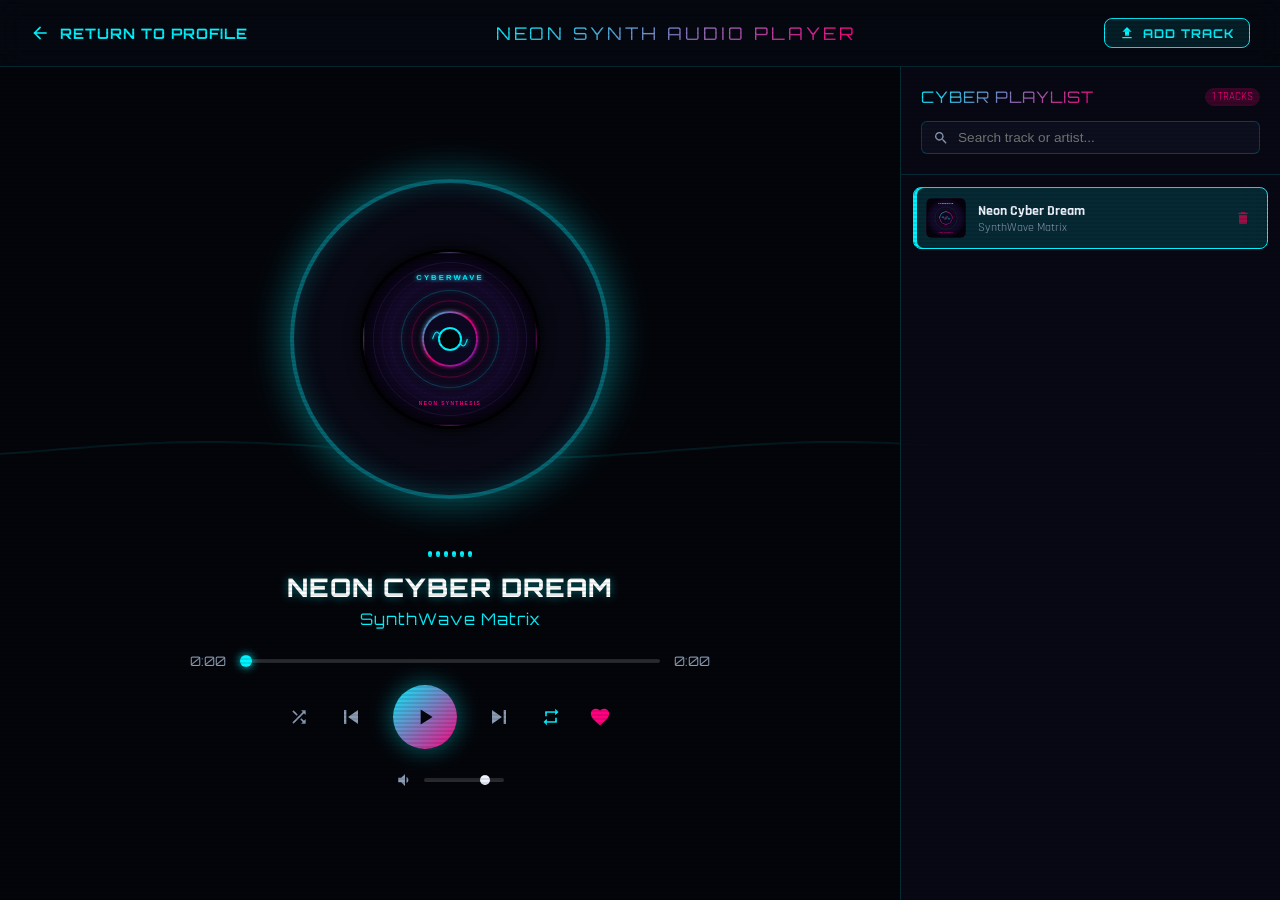
==== music.html @ 937cdf8c "Initial commit: Neon Cyber Personal Profile Website" ====
<!DOCTYPE html>
<html lang="en">
<head>
  <meta charset="UTF-8">
  <meta name="viewport" content="width=device-width, initial-scale=1.0">
  <title>Cyber Audio Player // Neon Synthesis</title>
  <link rel="preconnect" href="https://fonts.googleapis.com">
  <link rel="preconnect" href="https://fonts.gstatic.com" crossorigin>
  <link href="https://fonts.googleapis.com/css2?family=Orbitron:wght@600;800;900&family=Rajdhani:wght@500;600;700&display=swap" rel="stylesheet">
  <link rel="stylesheet" href="style.css">
  <link rel="stylesheet" href="music.css">
</head>
<body class="music-app-body">
  <div class="scanlines"></div>

  <!-- Realtime Web Audio API Background Visualizer -->
  <canvas id="visualizer-canvas"></canvas>

  <!-- Top Navigation Bar -->
  <header class="music-navbar">
    <a href="index.html" class="music-back-link">
      <svg width="20" height="20" viewBox="0 0 24 24" fill="currentColor">
        <path d="M20 11H7.83l5.59-5.59L12 4l-8 8 8 8 1.41-1.41L7.83 13H20v-2z"/>
      </svg>
      RETURN TO PROFILE
    </a>
    <div class="music-header-title text-gradient">NEON SYNTH AUDIO PLAYER</div>
    <button class="cyber-btn btn-sm" id="open-upload-modal-btn">
      <svg width="16" height="16" viewBox="0 0 24 24" fill="currentColor">
        <path d="M9 16h6v-6h4l-7-7-7 7h4zm-4 2h14v2H5z"/>
      </svg>
      ADD TRACK
    </button>
  </header>

  <!-- Main Stage: Center Showcase & Playlist Drawer -->
  <main class="music-main-stage">
    
    <!-- Player Showcase -->
    <section class="music-showcase">
      <!-- Rotating Holographic Vinyl Disc -->
      <div class="album-visual-container">
        <div class="vinyl-disc" id="vinyl-disc">
          <img src="assets/images/default-album.svg" alt="Album Cover" class="vinyl-art-img" id="full-cover">
          <div class="vinyl-center-hole"></div>
        </div>
      </div>

      <!-- Live Equalizer Bars -->
      <div class="live-equalizer-bars">
        <div class="eq-bar active"></div>
        <div class="eq-bar active"></div>
        <div class="eq-bar active"></div>
        <div class="eq-bar active"></div>
        <div class="eq-bar active"></div>
        <div class="eq-bar active"></div>
      </div>

      <!-- Track Information -->
      <div class="track-showcase-meta">
        <h1 class="track-showcase-title glow-text" id="full-title">Neon Cyber Dream</h1>
        <div class="track-showcase-artist" id="full-artist">SynthWave Matrix</div>
      </div>

      <!-- Controls Panel -->
      <div class="music-controls-panel">
        <!-- Scrubber -->
        <div class="scrub-progress-wrap">
          <span class="time-label" id="full-curr-time">0:00</span>
          <input type="range" class="scrub-slider" id="full-scrub" min="0" max="100" value="0">
          <span class="time-label" id="full-total-time">0:00</span>
        </div>

        <!-- Buttons Bar -->
        <div class="playback-buttons-bar">
          <button class="music-tool-btn" id="full-shuffle-btn" title="Shuffle">
            <svg width="20" height="20" viewBox="0 0 24 24" fill="currentColor">
              <path d="M10.59 9.17L5.41 4 4 5.41l5.17 5.17 1.42-1.41zM14.5 4l2.04 2.04L4 18.59 5.41 20 17.96 7.46 20 9.5V4h-5.5zm.33 9.41l-1.41 1.41 3.13 3.13L14.5 20H20v-5.5l-2.04 2.04-3.13-3.13z"/>
            </svg>
          </button>

          <button class="music-tool-btn" id="full-prev-btn" title="Previous Track">
            <svg width="28" height="28" viewBox="0 0 24 24" fill="currentColor">
              <path d="M6 6h2v12H6zm3.5 6l8.5 6V6z"/>
            </svg>
          </button>

          <button class="play-toggle-btn" id="full-play-btn" title="Play / Pause">
            <svg id="full-play-icon" width="28" height="28" viewBox="0 0 24 24" fill="currentColor">
              <path d="M8 5v14l11-7z"/>
            </svg>
          </button>

          <button class="music-tool-btn" id="full-next-btn" title="Next Track">
            <svg width="28" height="28" viewBox="0 0 24 24" fill="currentColor">
              <path d="M6 18l8.5-6L6 6v12zM16 6v12h2V6h-2z"/>
            </svg>
          </button>

          <button class="music-tool-btn" id="full-repeat-btn" title="Repeat Mode">
            <svg width="20" height="20" viewBox="0 0 24 24" fill="currentColor">
              <path d="M7 7h10v3l4-4-4-4v3H5v6h2V7zm10 10H7v-3l-4 4 4 4v-3h12v-6h-2v4z"/>
            </svg>
          </button>

          <button class="music-tool-btn btn-fav" id="full-fav-btn" title="Favorite">
            <svg width="22" height="22" viewBox="0 0 24 24" fill="currentColor">
              <path d="M12 21.35l-1.45-1.32C5.4 15.36 2 12.28 2 8.5 2 5.42 4.42 3 7.5 3c1.74 0 3.41.81 4.5 2.09C13.09 3.81 14.76 3 16.5 3 19.58 3 22 5.42 22 8.5c0 3.78-3.4 6.86-8.55 11.54L12 21.35z"/>
            </svg>
          </button>
        </div>

        <!-- Volume Bar -->
        <div style="display: flex; align-items: center; justify-content: center; gap: 10px; margin-top: 6px;">
          <svg width="18" height="18" viewBox="0 0 24 24" fill="var(--text-muted)">
            <path d="M3 9v6h4l5 5V4L7 9H3zm13.5 3c0-1.77-1.02-3.29-2.5-4.03v8.05c1.48-.73 2.5-2.25 2.5-4.02z"/>
          </svg>
          <input type="range" class="volume-slider" id="full-volume" min="0" max="1" step="0.01" value="0.8">
        </div>
      </div>
    </section>

    <!-- Playlist Management Drawer -->
    <aside class="playlist-drawer">
      <div class="playlist-drawer-header">
        <div class="playlist-header-top">
          <div class="playlist-title cyber-font text-gradient">CYBER PLAYLIST</div>
          <span class="nav-badge" id="playlist-count">1 TRACKS</span>
        </div>
        <div class="playlist-search-box">
          <svg class="search-icon-pos" width="16" height="16" viewBox="0 0 24 24" fill="currentColor">
            <path d="M15.5 14h-.79l-.28-.27C15.41 12.59 16 11.11 16 9.5 16 5.91 13.09 3 9.5 3S3 5.91 3 9.5 5.91 16 9.5 16c1.61 0 3.09-.59 4.23-1.57l.27.28v.79l5 4.99L20.49 19l-4.99-5zm-6 0C7.01 14 5 11.99 5 9.5S7.01 5 9.5 5 14 7.01 14 9.5 11.99 14 9.5 14z"/>
          </svg>
          <input type="text" id="playlist-search-input" placeholder="Search track or artist...">
        </div>
      </div>

      <!-- Tracks List -->
      <div class="playlist-items-container" id="playlist-items-list">
        <!-- Rendered dynamically by music.js -->
      </div>
    </aside>

  </main>

  <!-- Add Audio Track Modal -->
  <div class="cyber-modal-overlay" id="upload-track-modal">
    <div class="cyber-card cyber-modal">
      <div class="modal-header">
        <h3 class="cyber-font text-gradient">UPLOAD LOCAL AUDIO</h3>
        <button class="modal-close-btn" id="close-upload-modal">&times;</button>
      </div>
      <form id="add-track-form">
        <div class="form-group">
          <label class="form-label">AUDIO FILE (MP3 / WAV / OGG) *</label>
          <input type="file" id="track-audio-file" accept="audio/*" class="form-input" required>
        </div>
        <div class="form-group">
          <label class="form-label">TRACK TITLE *</label>
          <input type="text" id="track-title-input" class="form-input" placeholder="e.g. Cyber City Run" required>
        </div>
        <div class="form-group">
          <label class="form-label">ARTIST NAME</label>
          <input type="text" id="track-artist-input" class="form-input" placeholder="e.g. Master Hacker">
        </div>
        <div class="form-group">
          <label class="form-label">ALBUM ART (IMAGE)</label>
          <input type="file" id="track-cover-file" accept="image/*" class="form-input">
        </div>
        <div class="form-actions">
          <button type="button" class="cyber-btn btn-ghost" id="cancel-upload-btn">CANCEL</button>
          <button type="submit" class="cyber-btn">ADD TO PLAYLIST</button>
        </div>
      </form>
    </div>
  </div>

  <!-- Scripts -->
  <script src="db.js"></script>
  <script src="music.js"></script>
  <script>
    document.addEventListener('DOMContentLoaded', () => {
      // Connect visualizer canvas
      const canvas = document.getElementById('visualizer-canvas');
      window.cyberMusic.startVisualizer(canvas);

      // Initial UI sync
      window.cyberMusic.updateAllUI();

      // Hook up UI buttons
      document.getElementById('full-play-btn').addEventListener('click', () => {
        window.cyberMusic.toggle();
      });
      document.getElementById('full-prev-btn').addEventListener('click', () => {
        window.cyberMusic.prev();
      });
      document.getElementById('full-next-btn').addEventListener('click', () => {
        window.cyberMusic.next();
      });
      document.getElementById('full-shuffle-btn').addEventListener('click', () => {
        window.cyberMusic.toggleShuffle();
      });
      document.getElementById('full-repeat-btn').addEventListener('click', () => {
        window.cyberMusic.toggleRepeat();
      });
      document.getElementById('full-fav-btn').addEventListener('click', () => {
        const cur = window.cyberMusic.getCurrentTrack();
        if (cur) window.cyberMusic.toggleFavorite(cur.id);
      });

      // Scrubber
      const scrubber = document.getElementById('full-scrub');
      scrubber.addEventListener('input', (e) => {
        const dur = window.cyberMusic.audio.duration;
        if (dur) {
          const seekTo = (e.target.value / 100) * dur;
          window.cyberMusic.seek(seekTo);
        }
      });

      // Volume
      const volSlider = document.getElementById('full-volume');
      volSlider.value = window.cyberMusic.volume;
      volSlider.addEventListener('input', (e) => {
        window.cyberMusic.setVolume(parseFloat(e.target.value));
      });

      // Search
      const searchInput = document.getElementById('playlist-search-input');
      searchInput.addEventListener('input', (e) => {
        window.cyberMusic.renderPlaylistDrawer(e.target.value);
      });

      // Modal handling
      const uploadModal = document.getElementById('upload-track-modal');
      const openModalBtn = document.getElementById('open-upload-modal-btn');
      const closeModalBtn = document.getElementById('close-upload-modal');
      const cancelModalBtn = document.getElementById('cancel-upload-btn');
      const addTrackForm = document.getElementById('add-track-form');

      const openModal = () => uploadModal.classList.add('active');
      const closeModal = () => {
        uploadModal.classList.remove('active');
        addTrackForm.reset();
      };

      openModalBtn.addEventListener('click', openModal);
      closeModalBtn.addEventListener('click', closeModal);
      cancelModalBtn.addEventListener('click', closeModal);

      // Auto fill title from file name
      const audioInput = document.getElementById('track-audio-file');
      audioInput.addEventListener('change', () => {
        if (audioInput.files && audioInput.files[0]) {
          const name = audioInput.files[0].name.replace(/\.[^/.]+$/, "");
          const titleBox = document.getElementById('track-title-input');
          if (!titleBox.value) titleBox.value = name;
        }
      });

      // Submit Form
      addTrackForm.addEventListener('submit', async (e) => {
        e.preventDefault();
        const audioFile = audioInput.files[0];
        if (!audioFile) return;

        const title = document.getElementById('track-title-input').value;
        const artist = document.getElementById('track-artist-input').value;
        const coverInput = document.getElementById('track-cover-file');
        const coverFile = coverInput.files[0] || null;

        await window.cyberMusic.addTrack(audioFile, title, artist, coverFile);
        closeModal();
      });
    });
  </script>
</body>
</html>
---- style.css ----
/* ==========================================================================
   NEON CYBER PERSONAL PROFILE - CORE DESIGN SYSTEM
   Futuristic, Glassmorphism & Cyberpunk Theme
   ========================================================================== */

:root {
  /* Neon Palette Presets */
  --neon-cyan: #00f3ff;
  --neon-pink: #ff007f;
  --neon-purple: #9d00ff;
  --neon-blue: #0066ff;
  --neon-green: #00ff66;
  --neon-yellow: #ffe600;

  /* Active Accent Theme (Changeable via Settings) */
  --accent-primary: var(--neon-cyan);
  --accent-secondary: var(--neon-pink);
  --accent-glow: rgba(0, 243, 255, 0.45);
  --accent-glow-secondary: rgba(255, 0, 127, 0.35);

  /* Cyber Backgrounds */
  --bg-deep: #06070e;
  --bg-surface: #0c0e1a;
  --bg-card: rgba(14, 17, 33, 0.75);
  --bg-card-hover: rgba(20, 25, 48, 0.85);
  --bg-glass: rgba(12, 16, 32, 0.65);
  --bg-input: rgba(8, 10, 20, 0.8);

  /* Borders & Highlights */
  --border-subtle: rgba(0, 243, 255, 0.15);
  --border-bright: var(--accent-primary);
  --border-card: 1px solid rgba(0, 243, 255, 0.2);

  /* Typography */
  --text-main: #f0f4ff;
  --text-muted: #8b9bb4;
  --text-glow: 0 0 10px var(--accent-glow);
  --font-cyber: 'Orbitron', 'Rajdhani', -apple-system, BlinkMacSystemFont, 'Segoe UI', Roboto, sans-serif;
  --font-body: 'Rajdhani', 'Segoe UI', Roboto, sans-serif;

  /* Dimensions */
  --sidebar-width: 260px;
  --mini-player-height: 80px;
  --header-height: 70px;
  --radius-card: 14px;
  --radius-btn: 8px;
  --transition-speed: 0.25s;
}

/* ==========================================================================
   Base & Reset
   ========================================================================== */
* {
  box-sizing: border-box;
  margin: 0;
  padding: 0;
  -webkit-tap-highlight-color: transparent;
}

html, body {
  background-color: var(--bg-deep);
  color: var(--text-main);
  font-family: var(--font-body);
  font-size: 16px;
  min-height: 100vh;
  overflow-x: hidden;
  scroll-behavior: smooth;
}

/* Cyber grid background with radial vignette */
body {
  background-image: 
    radial-gradient(circle at 50% 0%, rgba(157, 0, 255, 0.15), transparent 45%),
    radial-gradient(circle at 100% 100%, rgba(0, 243, 255, 0.1), transparent 40%),
    linear-gradient(rgba(0, 243, 255, 0.03) 1px, transparent 1px),
    linear-gradient(90deg, rgba(0, 243, 255, 0.03) 1px, transparent 1px);
  background-size: 100% 100%, 100% 100%, 40px 40px, 40px 40px;
  background-attachment: fixed;
}

/* Cyber Scanline overlay (toggleable) */
.scanlines {
  position: fixed;
  top: 0; left: 0; width: 100vw; height: 100vh;
  pointer-events: none;
  z-index: 999;
  background: linear-gradient(rgba(18, 16, 16, 0) 50%, rgba(0, 0, 0, 0.25) 50%);
  background-size: 100% 4px;
  opacity: 0.4;
}

/* Scrollbar */
::-webkit-scrollbar {
  width: 8px;
  height: 8px;
}
::-webkit-scrollbar-track {
  background: var(--bg-deep);
}
::-webkit-scrollbar-thumb {
  background: var(--accent-primary);
  border-radius: 4px;
  box-shadow: 0 0 8px var(--accent-glow);
}

/* ==========================================================================
   Typography & Reusable Utilities
   ========================================================================== */
h1, h2, h3, h4, .cyber-font {
  font-family: var(--font-cyber);
  letter-spacing: 1px;
  text-transform: uppercase;
}

.text-gradient {
  background: linear-gradient(135deg, var(--accent-primary), var(--accent-secondary));
  -webkit-background-clip: text;
  -webkit-text-fill-color: transparent;
}

.glow-text {
  text-shadow: 0 0 10px var(--accent-glow);
}

/* Glassmorphism Card Base */
.cyber-card {
  background: var(--bg-card);
  backdrop-filter: blur(14px);
  -webkit-backdrop-filter: blur(14px);
  border: 1px solid var(--border-subtle);
  border-radius: var(--radius-card);
  box-shadow: 0 8px 32px 0 rgba(0, 0, 0, 0.4);
  position: relative;
  overflow: hidden;
  transition: transform var(--transition-speed), border-color var(--transition-speed), box-shadow var(--transition-speed);
}

.cyber-card:hover {
  border-color: rgba(0, 243, 255, 0.4);
  box-shadow: 0 10px 30px rgba(0, 243, 255, 0.15);
}

/* Cyber Corner cut decoration */
.cyber-card::before {
  content: '';
  position: absolute;
  top: 0;
  left: 0;
  width: 12px;
  height: 12px;
  border-top: 2px solid var(--accent-primary);
  border-left: 2px solid var(--accent-primary);
  z-index: 1;
}

.cyber-card::after {
  content: '';
  position: absolute;
  bottom: 0;
  right: 0;
  width: 12px;
  height: 12px;
  border-bottom: 2px solid var(--accent-secondary);
  border-right: 2px solid var(--accent-secondary);
  z-index: 1;
}

/* Cyber Buttons */
.cyber-btn {
  font-family: var(--font-cyber);
  font-size: 0.85rem;
  font-weight: 700;
  padding: 10px 22px;
  border: 1px solid var(--accent-primary);
  background: rgba(0, 243, 255, 0.1);
  color: var(--accent-primary);
  cursor: pointer;
  border-radius: var(--radius-btn);
  display: inline-flex;
  align-items: center;
  justify-content: center;
  gap: 8px;
  text-transform: uppercase;
  letter-spacing: 1px;
  transition: all var(--transition-speed);
  position: relative;
  overflow: hidden;
  text-decoration: none;
}

.cyber-btn:hover {
  background: var(--accent-primary);
  color: #03040b;
  box-shadow: 0 0 18px var(--accent-glow);
  transform: translateY(-2px);
}

.cyber-btn.btn-pink {
  border-color: var(--neon-pink);
  background: rgba(255, 0, 127, 0.1);
  color: var(--neon-pink);
}

.cyber-btn.btn-pink:hover {
  background: var(--neon-pink);
  color: #fff;
  box-shadow: 0 0 18px var(--accent-glow-secondary);
}

.cyber-btn.btn-ghost {
  border-color: rgba(255, 255, 255, 0.2);
  background: transparent;
  color: var(--text-muted);
}

.cyber-btn.btn-ghost:hover {
  border-color: var(--text-main);
  color: var(--text-main);
  box-shadow: 0 0 10px rgba(255, 255, 255, 0.2);
}

.cyber-btn.btn-sm {
  padding: 6px 14px;
  font-size: 0.75rem;
}

/* ==========================================================================
   App Layout
   ========================================================================== */
.app-container {
  display: flex;
  min-height: 100vh;
  position: relative;
  padding-bottom: calc(var(--mini-player-height) + 20px);
}

/* Sidebar Navigation */
.cyber-sidebar {
  width: var(--sidebar-width);
  height: 100vh;
  position: fixed;
  top: 0;
  left: 0;
  background: rgba(8, 10, 22, 0.92);
  backdrop-filter: blur(20px);
  -webkit-backdrop-filter: blur(20px);
  border-right: 1px solid var(--border-subtle);
  display: flex;
  flex-direction: column;
  z-index: 100;
  transition: transform 0.3s ease;
}

.sidebar-header {
  padding: 24px 20px;
  display: flex;
  align-items: center;
  gap: 12px;
  border-bottom: 1px solid var(--border-subtle);
}

.brand-icon {
  width: 36px;
  height: 36px;
  border-radius: 8px;
  background: linear-gradient(135deg, var(--accent-primary), var(--accent-secondary));
  display: flex;
  align-items: center;
  justify-content: center;
  box-shadow: 0 0 12px var(--accent-glow);
}

.brand-icon svg {
  width: 22px;
  height: 22px;
  fill: #fff;
}

.brand-title {
  font-size: 1.1rem;
  font-weight: 800;
  letter-spacing: 2px;
}

.brand-version {
  font-size: 0.65rem;
  padding: 2px 6px;
  border-radius: 4px;
  background: rgba(0, 243, 255, 0.15);
  color: var(--accent-primary);
  margin-left: auto;
}

.sidebar-nav {
  flex: 1;
  padding: 16px 12px;
  display: flex;
  flex-direction: column;
  gap: 6px;
  overflow-y: auto;
}

.nav-item {
  display: flex;
  align-items: center;
  gap: 14px;
  padding: 12px 16px;
  border-radius: 8px;
  color: var(--text-muted);
  text-decoration: none;
  font-family: var(--font-cyber);
  font-size: 0.88rem;
  font-weight: 600;
  letter-spacing: 0.5px;
  transition: all var(--transition-speed);
  position: relative;
  cursor: pointer;
}

.nav-item svg {
  width: 18px;
  height: 18px;
  transition: transform var(--transition-speed);
}

.nav-item:hover {
  color: var(--text-main);
  background: rgba(0, 243, 255, 0.08);
}

.nav-item:hover svg {
  transform: translateX(3px);
  color: var(--accent-primary);
}

.nav-item.active {
  color: var(--accent-primary);
  background: rgba(0, 243, 255, 0.12);
  border-left: 3px solid var(--accent-primary);
  box-shadow: inset 4px 0 10px rgba(0, 243, 255, 0.15);
}

.nav-badge {
  margin-left: auto;
  font-size: 0.7rem;
  padding: 2px 7px;
  border-radius: 10px;
  background: rgba(255, 0, 127, 0.2);
  color: var(--neon-pink);
}

.sidebar-footer {
  padding: 16px;
  border-top: 1px solid var(--border-subtle);
  display: flex;
  align-items: center;
  gap: 12px;
}

.user-quick-profile {
  display: flex;
  align-items: center;
  gap: 10px;
  overflow: hidden;
  width: 100%;
}

.quick-avatar {
  width: 38px;
  height: 38px;
  border-radius: 50%;
  border: 1.5px solid var(--accent-primary);
  object-fit: cover;
  flex-shrink: 0;
}

.quick-info {
  display: flex;
  flex-direction: column;
  overflow: hidden;
}

.quick-name {
  font-size: 0.85rem;
  font-weight: 700;
  white-space: nowrap;
  overflow: hidden;
  text-overflow: ellipsis;
}

.quick-handle {
  font-size: 0.72rem;
  color: var(--accent-primary);
}

/* Main Content Area */
.main-wrapper {
  flex: 1;
  margin-left: var(--sidebar-width);
  padding: 24px 32px;
  max-width: 1400px;
  width: calc(100% - var(--sidebar-width));
}

/* Mobile Header Bar */
.mobile-top-bar {
  display: none;
  align-items: center;
  justify-content: space-between;
  padding: 14px 20px;
  background: rgba(8, 10, 22, 0.95);
  border-bottom: 1px solid var(--border-subtle);
  position: sticky;
  top: 0;
  z-index: 90;
  backdrop-filter: blur(12px);
}

.menu-toggle-btn {
  background: transparent;
  border: 1px solid var(--border-subtle);
  border-radius: 6px;
  color: var(--accent-primary);
  padding: 8px;
  cursor: pointer;
  display: flex;
  align-items: center;
  justify-content: center;
}

/* Sections View Manager */
.cyber-section {
  display: none;
  animation: fadeIn 0.35s cubic-bezier(0.16, 1, 0.3, 1) forwards;
}

.cyber-section.active {
  display: block;
}

@keyframes fadeIn {
  from { opacity: 0; transform: translateY(10px); }
  to { opacity: 1; transform: translateY(0); }
}

/* Section Header */
.section-header {
  display: flex;
  align-items: center;
  justify-content: space-between;
  margin-bottom: 24px;
  padding-bottom: 14px;
  border-bottom: 1px solid var(--border-subtle);
  flex-wrap: wrap;
  gap: 12px;
}

.section-title {
  font-size: 1.6rem;
  display: flex;
  align-items: center;
  gap: 10px;
}

.section-subtitle {
  color: var(--text-muted);
  font-size: 0.9rem;
  margin-top: 4px;
}

/* ==========================================================================
   Home Section & Profile Banner
   ========================================================================== */
.profile-banner-card {
  position: relative;
  border-radius: var(--radius-card);
  overflow: hidden;
  margin-bottom: 28px;
  background: var(--bg-card);
  border: 1px solid var(--border-subtle);
}

.banner-cover-wrap {
  width: 100%;
  height: 220px;
  position: relative;
  overflow: hidden;
}

.banner-cover-img {
  width: 100%;
  height: 100%;
  object-fit: cover;
}

.banner-overlay {
  position: absolute;
  top: 0; left: 0; width: 100%; height: 100%;
  background: linear-gradient(to bottom, rgba(6, 7, 14, 0.2) 0%, rgba(6, 7, 14, 0.85) 100%);
}

.profile-main-meta {
  padding: 0 28px 24px 28px;
  display: flex;
  align-items: flex-end;
  justify-content: space-between;
  margin-top: -65px;
  position: relative;
  z-index: 2;
  flex-wrap: wrap;
  gap: 20px;
}

.avatar-ring-container {
  position: relative;
  width: 130px;
  height: 130px;
  flex-shrink: 0;
}

.avatar-ring {
  position: absolute;
  top: -6px; left: -6px; right: -6px; bottom: -6px;
  border-radius: 50%;
  background: linear-gradient(135deg, var(--accent-primary), var(--accent-secondary), var(--neon-purple));
  animation: rotateRing 6s linear infinite;
  box-shadow: 0 0 20px var(--accent-glow);
}

@keyframes rotateRing {
  from { transform: rotate(0deg); }
  to { transform: rotate(360deg); }
}

.profile-avatar-img {
  width: 100%;
  height: 100%;
  border-radius: 50%;
  object-fit: cover;
  position: relative;
  z-index: 2;
  background: var(--bg-deep);
  border: 4px solid var(--bg-deep);
}

.profile-identity {
  flex: 1;
  min-width: 240px;
}

.profile-name-row {
  display: flex;
  align-items: center;
  gap: 12px;
  flex-wrap: wrap;
}

.profile-name {
  font-size: 1.8rem;
  font-weight: 800;
}

.profile-badge {
  font-family: var(--font-cyber);
  font-size: 0.72rem;
  padding: 3px 8px;
  border-radius: 4px;
  background: rgba(0, 243, 255, 0.15);
  color: var(--accent-primary);
  border: 1px solid var(--accent-primary);
}

.profile-handle {
  color: var(--accent-primary);
  font-size: 0.95rem;
  font-family: var(--font-cyber);
  margin-top: 4px;
}

.profile-tagline {
  color: var(--text-muted);
  font-size: 1rem;
  margin-top: 8px;
  max-width: 650px;
  line-height: 1.4;
}

.profile-actions {
  display: flex;
  gap: 10px;
}

/* Stats Row */
.stats-grid {
  display: grid;
  grid-template-columns: repeat(auto-fit, minmax(180px, 1fr));
  gap: 16px;
  margin-bottom: 28px;
}

.stat-card {
  padding: 18px 20px;
  display: flex;
  align-items: center;
  gap: 16px;
}

.stat-icon {
  width: 44px;
  height: 44px;
  border-radius: 10px;
  background: rgba(0, 243, 255, 0.1);
  border: 1px solid rgba(0, 243, 255, 0.2);
  display: flex;
  align-items: center;
  justify-content: center;
  color: var(--accent-primary);
}

.stat-info {
  display: flex;
  flex-direction: column;
}

.stat-val {
  font-family: var(--font-cyber);
  font-size: 1.6rem;
  font-weight: 800;
  color: var(--text-main);
}

.stat-lbl {
  font-size: 0.78rem;
  color: var(--text-muted);
  text-transform: uppercase;
  letter-spacing: 1px;
}

/* Two Column Home Content */
.dashboard-grid {
  display: grid;
  grid-template-columns: 2fr 1fr;
  gap: 24px;
}

/* ==========================================================================
   Skills Section
   ========================================================================== */
.skills-grid {
  display: grid;
  grid-template-columns: repeat(auto-fill, minmax(280px, 1fr));
  gap: 18px;
}

.skill-card {
  padding: 20px;
}

.skill-header {
  display: flex;
  align-items: center;
  justify-content: space-between;
  margin-bottom: 12px;
}

.skill-info-left {
  display: flex;
  align-items: center;
  gap: 10px;
}

.skill-icon-box {
  width: 32px;
  height: 32px;
  border-radius: 6px;
  background: rgba(0, 243, 255, 0.1);
  display: flex;
  align-items: center;
  justify-content: center;
  color: var(--accent-primary);
}

.skill-name {
  font-weight: 700;
  font-size: 1rem;
}

.skill-pct {
  font-family: var(--font-cyber);
  color: var(--accent-primary);
  font-weight: 700;
  font-size: 0.95rem;
}

.skill-bar-track {
  width: 100%;
  height: 8px;
  background: rgba(255, 255, 255, 0.08);
  border-radius: 4px;
  overflow: hidden;
  position: relative;
}

.skill-bar-fill {
  height: 100%;
  background: linear-gradient(90deg, var(--accent-primary), var(--accent-secondary));
  border-radius: 4px;
  box-shadow: 0 0 10px var(--accent-glow);
  transition: width 1s ease-in-out;
}

.skill-card-actions {
  display: flex;
  justify-content: flex-end;
  gap: 8px;
  margin-top: 14px;
  padding-top: 10px;
  border-top: 1px solid rgba(255, 255, 255, 0.05);
}

/* ==========================================================================
   Projects Section
   ========================================================================== */
.projects-grid {
  display: grid;
  grid-template-columns: repeat(auto-fill, minmax(320px, 1fr));
  gap: 24px;
}

.project-card {
  display: flex;
  flex-direction: column;
}

.project-thumb-wrap {
  width: 100%;
  height: 180px;
  overflow: hidden;
  position: relative;
}

.project-thumb-img {
  width: 100%;
  height: 100%;
  object-fit: cover;
  transition: transform 0.4s ease;
}

.project-card:hover .project-thumb-img {
  transform: scale(1.05);
}

.project-body {
  padding: 20px;
  flex: 1;
  display: flex;
  flex-direction: column;
}

.project-title {
  font-size: 1.15rem;
  margin-bottom: 8px;
}

.project-desc {
  font-size: 0.88rem;
  color: var(--text-muted);
  line-height: 1.5;
  margin-bottom: 16px;
  flex: 1;
}

.project-tags {
  display: flex;
  flex-wrap: wrap;
  gap: 6px;
  margin-bottom: 18px;
}

.project-tag {
  font-size: 0.72rem;
  font-family: var(--font-cyber);
  padding: 3px 8px;
  background: rgba(0, 243, 255, 0.08);
  border: 1px solid rgba(0, 243, 255, 0.2);
  border-radius: 4px;
  color: var(--accent-primary);
}

.project-footer {
  display: flex;
  align-items: center;
  justify-content: space-between;
  padding-top: 12px;
  border-top: 1px solid rgba(255, 255, 255, 0.06);
}

.project-links {
  display: flex;
  gap: 10px;
}

/* ==========================================================================
   Gallery Section
   ========================================================================== */
.gallery-grid {
  display: grid;
  grid-template-columns: repeat(auto-fill, minmax(240px, 1fr));
  gap: 18px;
}

.gallery-item {
  height: 220px;
  position: relative;
  border-radius: var(--radius-card);
  overflow: hidden;
  cursor: pointer;
  border: 1px solid var(--border-subtle);
}

.gallery-item img {
  width: 100%;
  height: 100%;
  object-fit: cover;
  transition: transform 0.4s ease;
}

.gallery-item:hover img {
  transform: scale(1.08);
}

.gallery-overlay {
  position: absolute;
  top: 0; left: 0; width: 100%; height: 100%;
  background: linear-gradient(to top, rgba(0, 0, 0, 0.8) 0%, transparent 60%);
  opacity: 0;
  transition: opacity 0.3s ease;
  display: flex;
  flex-direction: column;
  justify-content: flex-end;
  padding: 16px;
}

.gallery-item:hover .gallery-overlay {
  opacity: 1;
}

.gallery-caption {
  font-weight: 700;
  font-size: 0.95rem;
}

.gallery-delete-btn {
  position: absolute;
  top: 10px;
  right: 10px;
  background: rgba(255, 0, 85, 0.8);
  border: none;
  border-radius: 6px;
  color: #fff;
  padding: 6px;
  cursor: pointer;
  z-index: 2;
  transition: transform 0.2s;
}

.gallery-delete-btn:hover {
  transform: scale(1.1);
  background: #ff0055;
}

/* Lightbox Modal */
.lightbox-modal {
  position: fixed;
  top: 0; left: 0; width: 100vw; height: 100vh;
  background: rgba(4, 5, 12, 0.95);
  backdrop-filter: blur(16px);
  z-index: 1000;
  display: none;
  align-items: center;
  justify-content: center;
  padding: 30px;
}

.lightbox-modal.active {
  display: flex;
}

.lightbox-content {
  max-width: 90vw;
  max-height: 85vh;
  position: relative;
  display: flex;
  flex-direction: column;
  align-items: center;
}

.lightbox-img {
  max-width: 100%;
  max-height: 75vh;
  border-radius: 10px;
  border: 1px solid var(--accent-primary);
  box-shadow: 0 0 30px var(--accent-glow);
  object-fit: contain;
}

.lightbox-caption {
  margin-top: 14px;
  font-family: var(--font-cyber);
  font-size: 1.1rem;
  color: var(--accent-primary);
}

.lightbox-close {
  position: absolute;
  top: 20px;
  right: 30px;
  background: transparent;
  border: none;
  color: #fff;
  font-size: 2rem;
  cursor: pointer;
}

/* ==========================================================================
   Social Links Section
   ========================================================================== */
.socials-grid {
  display: grid;
  grid-template-columns: repeat(auto-fill, minmax(280px, 1fr));
  gap: 20px;
}

.social-card {
  padding: 22px;
  display: flex;
  align-items: center;
  gap: 16px;
  text-decoration: none;
  color: var(--text-main);
}

.social-icon {
  width: 50px;
  height: 50px;
  border-radius: 12px;
  background: rgba(0, 243, 255, 0.08);
  border: 1px solid rgba(0, 243, 255, 0.2);
  display: flex;
  align-items: center;
  justify-content: center;
  font-size: 1.5rem;
  color: var(--accent-primary);
  flex-shrink: 0;
}

.social-meta {
  flex: 1;
  overflow: hidden;
}

.social-name {
  font-size: 1.1rem;
  font-weight: 700;
}

.social-url {
  font-size: 0.8rem;
  color: var(--text-muted);
  white-space: nowrap;
  overflow: hidden;
  text-overflow: ellipsis;
  margin-top: 2px;
}

.social-toggle-badge {
  font-size: 0.7rem;
  padding: 2px 8px;
  border-radius: 4px;
}

/* ==========================================================================
   Settings Section
   ========================================================================== */
.settings-container {
  display: flex;
  flex-direction: column;
  gap: 22px;
  max-width: 800px;
}

.settings-card {
  padding: 24px;
}

.setting-row {
  display: flex;
  align-items: center;
  justify-content: space-between;
  padding: 16px 0;
  border-bottom: 1px solid rgba(255, 255, 255, 0.06);
}

.setting-row:last-child {
  border-bottom: none;
}

.setting-info {
  display: flex;
  flex-direction: column;
  gap: 4px;
}

.setting-title {
  font-weight: 700;
  font-size: 1rem;
}

.setting-desc {
  font-size: 0.82rem;
  color: var(--text-muted);
}

/* Toggle Switch */
.switch {
  position: relative;
  display: inline-block;
  width: 50px;
  height: 26px;
}

.switch input {
  opacity: 0;
  width: 0;
  height: 0;
}

.slider {
  position: absolute;
  cursor: pointer;
  top: 0; left: 0; right: 0; bottom: 0;
  background-color: rgba(255, 255, 255, 0.15);
  transition: 0.3s;
  border-radius: 34px;
  border: 1px solid rgba(255, 255, 255, 0.2);
}

.slider:before {
  position: absolute;
  content: "";
  height: 18px;
  width: 18px;
  left: 3px;
  bottom: 3px;
  background-color: white;
  transition: 0.3s;
  border-radius: 50%;
}

input:checked + .slider {
  background-color: var(--accent-primary);
  box-shadow: 0 0 10px var(--accent-glow);
}

input:checked + .slider:before {
  transform: translateX(24px);
  background-color: #03050c;
}

/* Color theme palette buttons */
.palette-picker {
  display: flex;
  gap: 12px;
  flex-wrap: wrap;
}

.palette-btn {
  width: 32px;
  height: 32px;
  border-radius: 50%;
  border: 2px solid rgba(255, 255, 255, 0.3);
  cursor: pointer;
  transition: transform 0.2s, border-color 0.2s;
}

.palette-btn:hover, .palette-btn.active {
  transform: scale(1.2);
  border-color: #fff;
  box-shadow: 0 0 12px currentColor;
}

/* ==========================================================================
   Universal Bottom Mini Music Player
   ========================================================================== */
.mini-player-bar {
  position: fixed;
  bottom: 0;
  left: var(--sidebar-width);
  right: 0;
  height: var(--mini-player-height);
  background: rgba(8, 10, 20, 0.94);
  backdrop-filter: blur(20px);
  -webkit-backdrop-filter: blur(20px);
  border-top: 1px solid var(--border-subtle);
  display: flex;
  align-items: center;
  justify-content: space-between;
  padding: 0 24px;
  z-index: 95;
  transition: left 0.3s ease;
  box-shadow: 0 -5px 25px rgba(0, 0, 0, 0.6);
}

.mini-track-info {
  display: flex;
  align-items: center;
  gap: 14px;
  min-width: 220px;
  max-width: 320px;
}

.mini-album-art {
  width: 48px;
  height: 48px;
  border-radius: 8px;
  border: 1px solid var(--accent-primary);
  object-fit: cover;
  flex-shrink: 0;
}

.mini-album-art.spinning {
  animation: rotateRing 10s linear infinite;
  border-radius: 50%;
}

.mini-track-details {
  display: flex;
  flex-direction: column;
  overflow: hidden;
}

.mini-track-title {
  font-size: 0.92rem;
  font-weight: 700;
  white-space: nowrap;
  overflow: hidden;
  text-overflow: ellipsis;
}

.mini-track-artist {
  font-size: 0.75rem;
  color: var(--accent-primary);
  white-space: nowrap;
  overflow: hidden;
  text-overflow: ellipsis;
}

.mini-player-controls {
  flex: 1;
  max-width: 500px;
  display: flex;
  flex-direction: column;
  align-items: center;
  gap: 6px;
  margin: 0 20px;
}

.mini-buttons-row {
  display: flex;
  align-items: center;
  gap: 16px;
}

.player-btn {
  background: transparent;
  border: none;
  color: var(--text-muted);
  cursor: pointer;
  display: flex;
  align-items: center;
  justify-content: center;
  transition: color 0.2s, transform 0.2s;
}

.player-btn:hover {
  color: var(--accent-primary);
  transform: scale(1.15);
}

.player-btn.play-circle {
  width: 38px;
  height: 38px;
  border-radius: 50%;
  background: var(--accent-primary);
  color: #04050e;
  box-shadow: 0 0 14px var(--accent-glow);
}

.player-btn.play-circle:hover {
  transform: scale(1.1);
  box-shadow: 0 0 20px var(--accent-glow);
}

.mini-scrub-row {
  width: 100%;
  display: flex;
  align-items: center;
  gap: 10px;
}

.time-label {
  font-family: var(--font-cyber);
  font-size: 0.7rem;
  color: var(--text-muted);
  min-width: 32px;
}

.scrub-slider {
  flex: 1;
  -webkit-appearance: none;
  appearance: none;
  height: 4px;
  border-radius: 2px;
  background: rgba(255, 255, 255, 0.15);
  outline: none;
  cursor: pointer;
}

.scrub-slider::-webkit-slider-thumb {
  -webkit-appearance: none;
  width: 12px;
  height: 12px;
  border-radius: 50%;
  background: var(--accent-primary);
  box-shadow: 0 0 8px var(--accent-primary);
  cursor: pointer;
}

.mini-extra-controls {
  display: flex;
  align-items: center;
  gap: 14px;
  min-width: 180px;
  justify-content: flex-end;
}

.volume-slider {
  width: 80px;
  -webkit-appearance: none;
  appearance: none;
  height: 4px;
  border-radius: 2px;
  background: rgba(255, 255, 255, 0.15);
  outline: none;
  cursor: pointer;
}

.volume-slider::-webkit-slider-thumb {
  -webkit-appearance: none;
  width: 10px;
  height: 10px;
  border-radius: 50%;
  background: var(--text-main);
  cursor: pointer;
}

/* ==========================================================================
   Modals & Popups
   ========================================================================== */
.cyber-modal-overlay {
  position: fixed;
  top: 0; left: 0; width: 100vw; height: 100vh;
  background: rgba(4, 5, 12, 0.85);
  backdrop-filter: blur(14px);
  -webkit-backdrop-filter: blur(14px);
  display: none;
  align-items: center;
  justify-content: center;
  z-index: 1000;
  padding: 20px;
}

.cyber-modal-overlay.active {
  display: flex;
}

.cyber-modal {
  width: 100%;
  max-width: 580px;
  max-height: 90vh;
  overflow-y: auto;
  padding: 28px;
}

.modal-header {
  display: flex;
  align-items: center;
  justify-content: space-between;
  margin-bottom: 20px;
  padding-bottom: 12px;
  border-bottom: 1px solid var(--border-subtle);
}

.modal-close-btn {
  background: transparent;
  border: none;
  color: var(--text-muted);
  font-size: 1.5rem;
  cursor: pointer;
  transition: color 0.2s;
}

.modal-close-btn:hover {
  color: var(--neon-pink);
}

/* Forms */
.form-group {
  margin-bottom: 18px;
}

.form-label {
  display: block;
  font-size: 0.82rem;
  font-family: var(--font-cyber);
  color: var(--accent-primary);
  margin-bottom: 6px;
  letter-spacing: 0.5px;
}

.form-input, .form-textarea, .form-select {
  width: 100%;
  padding: 10px 14px;
  background: var(--bg-input);
  border: 1px solid rgba(0, 243, 255, 0.25);
  border-radius: 6px;
  color: var(--text-main);
  font-family: var(--font-body);
  font-size: 0.95rem;
  outline: none;
  transition: border-color var(--transition-speed), box-shadow var(--transition-speed);
}

.form-input:focus, .form-textarea:focus, .form-select:focus {
  border-color: var(--accent-primary);
  box-shadow: 0 0 12px var(--accent-glow);
}

.form-textarea {
  resize: vertical;
  min-height: 80px;
}

.form-actions {
  display: flex;
  justify-content: flex-end;
  gap: 12px;
  margin-top: 24px;
}

/* File Upload Drop Zone */
.file-dropzone {
  border: 2px dashed rgba(0, 243, 255, 0.3);
  border-radius: 8px;
  padding: 20px;
  text-align: center;
  cursor: pointer;
  transition: all 0.2s;
  background: rgba(0, 243, 255, 0.02);
}

.file-dropzone:hover {
  border-color: var(--accent-primary);
  background: rgba(0, 243, 255, 0.06);
}

/* Toast Notifications */
.cyber-toast-container {
  position: fixed;
  top: 20px;
  right: 20px;
  z-index: 2000;
  display: flex;
  flex-direction: column;
  gap: 10px;
}

.cyber-toast {
  padding: 12px 20px;
  border-radius: 8px;
  background: rgba(8, 12, 24, 0.95);
  border-left: 4px solid var(--accent-primary);
  box-shadow: 0 5px 20px rgba(0, 0, 0, 0.7);
  color: #fff;
  font-size: 0.88rem;
  display: flex;
  align-items: center;
  gap: 10px;
  animation: slideToast 0.3s ease;
}

@keyframes slideToast {
  from { transform: translateX(100%); opacity: 0; }
  to { transform: translateX(0); opacity: 1; }
}

/* ==========================================================================
   Responsive Breakpoints
   ========================================================================== */
@media (max-width: 1024px) {
  .dashboard-grid {
    grid-template-columns: 1fr;
  }
}

@media (max-width: 768px) {
  :root {
    --sidebar-width: 0px;
  }

  .cyber-sidebar {
    transform: translateX(-100%);
    width: 260px;
  }

  .cyber-sidebar.open {
    transform: translateX(0);
    box-shadow: 0 0 40px rgba(0, 0, 0, 0.9);
  }

  .mobile-top-bar {
    display: flex;
  }

  .main-wrapper {
    margin-left: 0;
    width: 100%;
    padding: 16px;
  }

  .mini-player-bar {
    left: 0;
    padding: 0 12px;
    height: 70px;
  }

  .mini-extra-controls {
    display: none;
  }

  .mini-track-info {
    max-width: 160px;
  }

  .profile-main-meta {
    margin-top: -50px;
    padding: 0 16px 16px 16px;
  }

  .avatar-ring-container {
    width: 100px;
    height: 100px;
  }

  .profile-name {
    font-size: 1.4rem;
  }
}
---- music.css ----
/* ==========================================================================
   NEON CYBER - DEDICATED FULL MUSIC PLAYER STYLES
   Visualizer, Holographic Vinyl, Equalizer & Playlist Hub
   ========================================================================== */

.music-app-body {
  background: #04050a;
  min-height: 100vh;
  display: flex;
  flex-direction: column;
  overflow: hidden;
  position: relative;
}

/* Background Audio Visualizer Canvas */
#visualizer-canvas {
  position: absolute;
  top: 0;
  left: 0;
  width: 100%;
  height: 100%;
  z-index: 1;
  pointer-events: none;
  opacity: 0.6;
}

/* Music App Top Nav */
.music-navbar {
  position: relative;
  z-index: 10;
  padding: 18px 30px;
  display: flex;
  align-items: center;
  justify-content: space-between;
  background: rgba(8, 10, 20, 0.6);
  backdrop-filter: blur(14px);
  border-bottom: 1px solid rgba(0, 243, 255, 0.15);
}

.music-back-link {
  display: flex;
  align-items: center;
  gap: 10px;
  color: var(--accent-primary);
  text-decoration: none;
  font-family: var(--font-cyber);
  font-size: 0.9rem;
  font-weight: 700;
  letter-spacing: 1px;
  transition: all 0.2s;
}

.music-back-link:hover {
  text-shadow: 0 0 10px var(--accent-glow);
  transform: translateX(-3px);
}

.music-header-title {
  font-family: var(--font-cyber);
  font-size: 1.1rem;
  letter-spacing: 3px;
  color: #fff;
  text-align: center;
}

/* Music Player Layout: Main Stage + Playlist Drawer */
.music-main-stage {
  flex: 1;
  position: relative;
  z-index: 5;
  display: grid;
  grid-template-columns: 1fr 380px;
  height: calc(100vh - 72px);
  overflow: hidden;
}

/* Left / Center Player Showcase */
.music-showcase {
  display: flex;
  flex-direction: column;
  align-items: center;
  justify-content: center;
  padding: 30px;
  position: relative;
}

/* Vinyl / Album Art Container */
.album-visual-container {
  position: relative;
  width: 320px;
  height: 320px;
  margin-bottom: 30px;
}

.vinyl-disc {
  width: 100%;
  height: 100%;
  border-radius: 50%;
  background: #080914;
  border: 4px solid rgba(0, 243, 255, 0.4);
  box-shadow: 0 0 40px var(--accent-glow), inset 0 0 25px rgba(0, 243, 255, 0.2);
  display: flex;
  align-items: center;
  justify-content: center;
  position: relative;
  transition: box-shadow 0.4s ease;
}

.vinyl-disc.playing {
  animation: rotateVinyl 12s linear infinite;
  box-shadow: 0 0 55px var(--accent-glow), 0 0 25px var(--neon-pink);
}

@keyframes rotateVinyl {
  from { transform: rotate(0deg); }
  to { transform: rotate(360deg); }
}

.vinyl-art-img {
  width: 180px;
  height: 180px;
  border-radius: 50%;
  object-fit: cover;
  border: 3px solid #000;
  box-shadow: 0 0 15px rgba(0, 0, 0, 0.8);
}

.vinyl-center-hole {
  position: absolute;
  width: 24px;
  height: 24px;
  border-radius: 50%;
  background: #04050a;
  border: 2px solid var(--accent-primary);
  z-index: 3;
}

/* Animated Equalizer Waveform Bars */
.live-equalizer-bars {
  display: flex;
  align-items: flex-end;
  gap: 4px;
  height: 28px;
  margin-bottom: 14px;
}

.eq-bar {
  width: 4px;
  height: 6px;
  background: var(--accent-primary);
  border-radius: 2px;
  transition: height 0.1s ease;
}

.eq-bar.active {
  animation: eqPulse 0.8s ease infinite alternate;
}

.eq-bar:nth-child(2) { animation-delay: 0.15s; }
.eq-bar:nth-child(3) { animation-delay: 0.3s; }
.eq-bar:nth-child(4) { animation-delay: 0.45s; }
.eq-bar:nth-child(5) { animation-delay: 0.2s; }
.eq-bar:nth-child(6) { animation-delay: 0.5s; }

@keyframes eqPulse {
  0% { height: 4px; }
  100% { height: 26px; }
}

/* Track Metadata Display */
.track-showcase-meta {
  text-align: center;
  margin-bottom: 24px;
  max-width: 480px;
}

.track-showcase-title {
  font-family: var(--font-cyber);
  font-size: 1.6rem;
  font-weight: 800;
  color: #fff;
  margin-bottom: 6px;
}

.track-showcase-artist {
  color: var(--accent-primary);
  font-size: 1rem;
  font-family: var(--font-cyber);
  letter-spacing: 1px;
}

/* Player Primary Controls */
.music-controls-panel {
  width: 100%;
  max-width: 520px;
  display: flex;
  flex-direction: column;
  gap: 16px;
}

.scrub-progress-wrap {
  display: flex;
  align-items: center;
  gap: 14px;
}

.scrub-progress-wrap .time-label {
  font-size: 0.82rem;
  color: var(--text-muted);
}

.playback-buttons-bar {
  display: flex;
  align-items: center;
  justify-content: center;
  gap: 28px;
}

.play-toggle-btn {
  width: 64px;
  height: 64px;
  border-radius: 50%;
  background: linear-gradient(135deg, var(--accent-primary), var(--accent-secondary));
  border: none;
  color: #05060d;
  display: flex;
  align-items: center;
  justify-content: center;
  cursor: pointer;
  box-shadow: 0 0 25px var(--accent-glow);
  transition: transform 0.2s, box-shadow 0.2s;
}

.play-toggle-btn:hover {
  transform: scale(1.1);
  box-shadow: 0 0 35px var(--accent-glow);
}

.play-toggle-btn svg {
  width: 26px;
  height: 26px;
  fill: currentColor;
}

.music-tool-btn {
  background: transparent;
  border: none;
  color: var(--text-muted);
  cursor: pointer;
  display: flex;
  align-items: center;
  justify-content: center;
  transition: all 0.2s;
}

.music-tool-btn:hover {
  color: var(--accent-primary);
  transform: scale(1.15);
}

.music-tool-btn.active {
  color: var(--accent-primary);
  text-shadow: 0 0 8px var(--accent-glow);
}

.music-tool-btn.btn-fav.active {
  color: var(--neon-pink);
  text-shadow: 0 0 10px var(--neon-pink);
}

/* Right Side: Playlist Management Drawer */
.playlist-drawer {
  background: rgba(8, 10, 22, 0.88);
  backdrop-filter: blur(24px);
  border-left: 1px solid var(--border-subtle);
  display: flex;
  flex-direction: column;
  height: 100%;
}

.playlist-drawer-header {
  padding: 20px;
  border-bottom: 1px solid var(--border-subtle);
  display: flex;
  flex-direction: column;
  gap: 14px;
}

.playlist-header-top {
  display: flex;
  align-items: center;
  justify-content: space-between;
}

.playlist-title {
  font-size: 1rem;
  letter-spacing: 1px;
}

.playlist-search-box {
  width: 100%;
  position: relative;
}

.playlist-search-box input {
  width: 100%;
  padding: 8px 14px 8px 36px;
  background: rgba(15, 18, 35, 0.8);
  border: 1px solid rgba(0, 243, 255, 0.2);
  border-radius: 6px;
  color: #fff;
  font-size: 0.85rem;
}

.search-icon-pos {
  position: absolute;
  left: 12px;
  top: 50%;
  transform: translateY(-50%);
  color: var(--text-muted);
  pointer-events: none;
}

/* Playlist Scrollable List */
.playlist-items-container {
  flex: 1;
  overflow-y: auto;
  padding: 12px;
  display: flex;
  flex-direction: column;
  gap: 8px;
}

.playlist-track-row {
  display: flex;
  align-items: center;
  gap: 12px;
  padding: 10px 12px;
  border-radius: 8px;
  background: rgba(14, 18, 36, 0.5);
  border: 1px solid transparent;
  cursor: pointer;
  transition: all 0.2s;
}

.playlist-track-row:hover {
  background: rgba(0, 243, 255, 0.08);
  border-color: rgba(0, 243, 255, 0.2);
}

.playlist-track-row.active {
  background: rgba(0, 243, 255, 0.14);
  border-color: var(--accent-primary);
  box-shadow: inset 3px 0 0 var(--accent-primary);
}

.track-row-art {
  width: 40px;
  height: 40px;
  border-radius: 6px;
  object-fit: cover;
  flex-shrink: 0;
}

.track-row-info {
  flex: 1;
  overflow: hidden;
}

.track-row-title {
  font-size: 0.88rem;
  font-weight: 700;
  white-space: nowrap;
  overflow: hidden;
  text-overflow: ellipsis;
}

.track-row-artist {
  font-size: 0.74rem;
  color: var(--text-muted);
  white-space: nowrap;
  overflow: hidden;
  text-overflow: ellipsis;
}

.track-row-actions {
  display: flex;
  align-items: center;
  gap: 8px;
}

.track-del-btn {
  background: transparent;
  border: none;
  color: rgba(255, 0, 85, 0.6);
  cursor: pointer;
  padding: 4px;
  display: flex;
}

.track-del-btn:hover {
  color: #ff0055;
}

/* Responsive adjustments */
@media (max-width: 900px) {
  .music-main-stage {
    grid-template-columns: 1fr;
    height: auto;
    overflow-y: auto;
  }

  .playlist-drawer {
    border-left: none;
    border-top: 1px solid var(--border-subtle);
    max-height: 420px;
  }

  .album-visual-container {
    width: 240px;
    height: 240px;
  }

  .vinyl-art-img {
    width: 140px;
    height: 140px;
  }
}
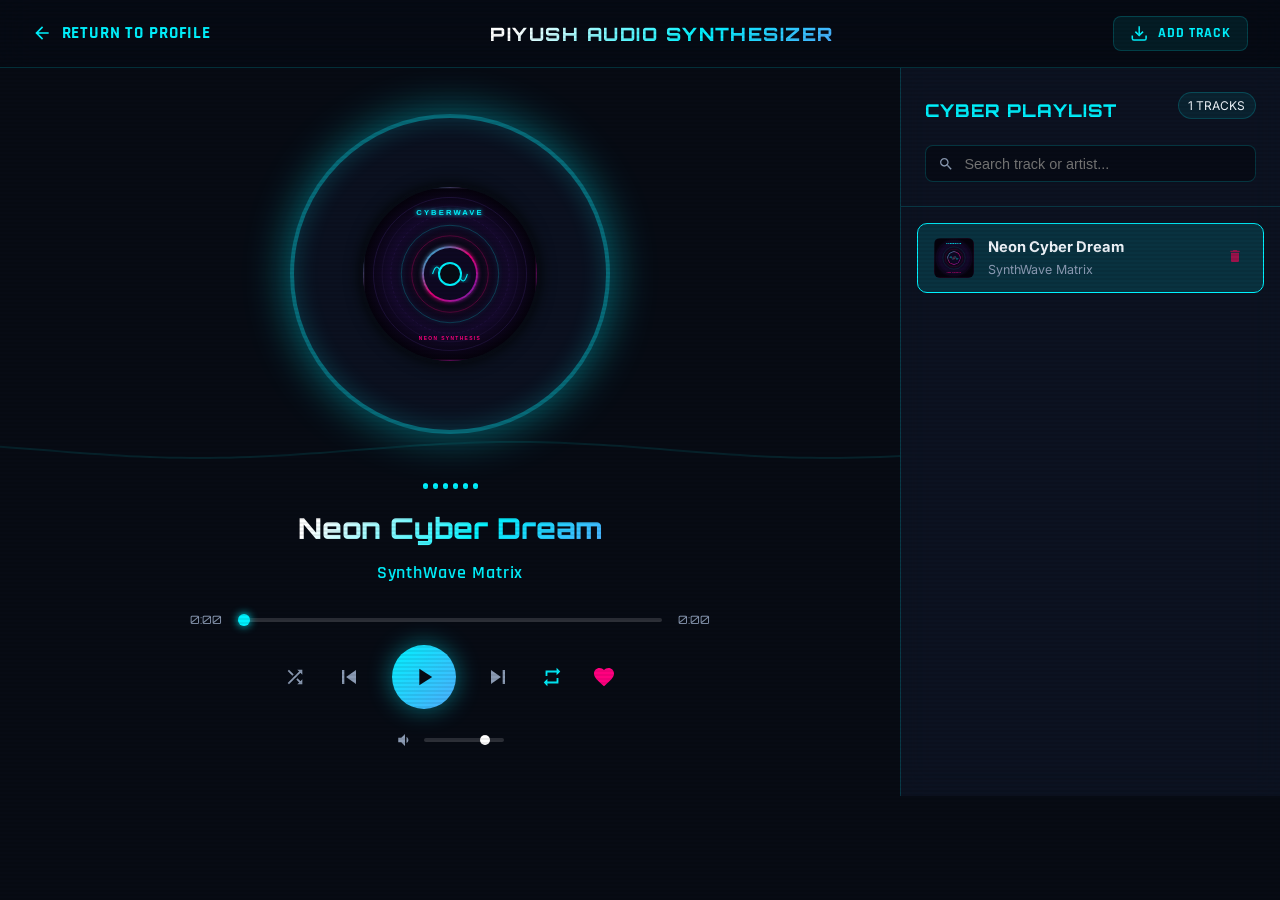
==== commit 71f7baec: "Redesign: Match JARVIS modern futuristic layout with top navbar, glowing orbs, and glassmorphism" ====
--- a/music.html
+++ b/music.html
@@ -2,11 +2,11 @@
 <html lang="en">
 <head>
   <meta charset="UTF-8">
-  <meta name="viewport" content="width=device-width, initial-scale=1.0">
-  <title>Cyber Audio Player // Neon Synthesis</title>
+  <meta name="viewport" content="width=device-width, initial-scale=1.0, maximum-scale=5.0">
+  <title>PIYUSH | Cyber Audio Synthesizer</title>
   <link rel="preconnect" href="https://fonts.googleapis.com">
   <link rel="preconnect" href="https://fonts.gstatic.com" crossorigin>
-  <link href="https://fonts.googleapis.com/css2?family=Orbitron:wght@600;800;900&family=Rajdhani:wght@500;600;700&display=swap" rel="stylesheet">
+  <link href="https://fonts.googleapis.com/css2?family=Orbitron:wght@600;700;800;900&family=Rajdhani:wght@500;600;700&family=Inter:wght@300;400;500;600;700&display=swap" rel="stylesheet">
   <link rel="stylesheet" href="style.css">
   <link rel="stylesheet" href="music.css">
 </head>
@@ -22,14 +22,14 @@
       <svg width="20" height="20" viewBox="0 0 24 24" fill="currentColor">
         <path d="M20 11H7.83l5.59-5.59L12 4l-8 8 8 8 1.41-1.41L7.83 13H20v-2z"/>
       </svg>
-      RETURN TO PROFILE
+      <span>RETURN TO PROFILE</span>
     </a>
-    <div class="music-header-title text-gradient">NEON SYNTH AUDIO PLAYER</div>
-    <button class="cyber-btn btn-sm" id="open-upload-modal-btn">
-      <svg width="16" height="16" viewBox="0 0 24 24" fill="currentColor">
-        <path d="M9 16h6v-6h4l-7-7-7 7h4zm-4 2h14v2H5z"/>
+    <div class="music-header-title gradient-text">PIYUSH AUDIO SYNTHESIZER</div>
+    <button class="btn btn-sm btn-nav" id="open-upload-modal-btn">
+      <svg class="btn-icon" viewBox="0 0 24 24" fill="none" stroke="currentColor" stroke-width="2">
+        <path d="M21 15v4a2 2 0 0 1-2 2H5a2 2 0 0 1-2-2v-4"/><polyline points="7 10 12 15 17 10"/><line x1="12" y1="15" x2="12" y2="3"/>
       </svg>
-      ADD TRACK
+      <span>ADD TRACK</span>
     </button>
   </header>
 
@@ -58,7 +58,7 @@
 
       <!-- Track Information -->
       <div class="track-showcase-meta">
-        <h1 class="track-showcase-title glow-text" id="full-title">Neon Cyber Dream</h1>
+        <h1 class="track-showcase-title gradient-text" id="full-title">Neon Cyber Dream</h1>
         <div class="track-showcase-artist" id="full-artist">SynthWave Matrix</div>
       </div>
 
@@ -74,7 +74,7 @@
         <!-- Buttons Bar -->
         <div class="playback-buttons-bar">
           <button class="music-tool-btn" id="full-shuffle-btn" title="Shuffle">
-            <svg width="20" height="20" viewBox="0 0 24 24" fill="currentColor">
+            <svg width="22" height="22" viewBox="0 0 24 24" fill="currentColor">
               <path d="M10.59 9.17L5.41 4 4 5.41l5.17 5.17 1.42-1.41zM14.5 4l2.04 2.04L4 18.59 5.41 20 17.96 7.46 20 9.5V4h-5.5zm.33 9.41l-1.41 1.41 3.13 3.13L14.5 20H20v-5.5l-2.04 2.04-3.13-3.13z"/>
             </svg>
           </button>
@@ -98,13 +98,13 @@
           </button>
 
           <button class="music-tool-btn" id="full-repeat-btn" title="Repeat Mode">
-            <svg width="20" height="20" viewBox="0 0 24 24" fill="currentColor">
+            <svg width="22" height="22" viewBox="0 0 24 24" fill="currentColor">
               <path d="M7 7h10v3l4-4-4-4v3H5v6h2V7zm10 10H7v-3l-4 4 4 4v-3h12v-6h-2v4z"/>
             </svg>
           </button>
 
           <button class="music-tool-btn btn-fav" id="full-fav-btn" title="Favorite">
-            <svg width="22" height="22" viewBox="0 0 24 24" fill="currentColor">
+            <svg width="24" height="24" viewBox="0 0 24 24" fill="currentColor">
               <path d="M12 21.35l-1.45-1.32C5.4 15.36 2 12.28 2 8.5 2 5.42 4.42 3 7.5 3c1.74 0 3.41.81 4.5 2.09C13.09 3.81 14.76 3 16.5 3 19.58 3 22 5.42 22 8.5c0 3.78-3.4 6.86-8.55 11.54L12 21.35z"/>
             </svg>
           </button>
@@ -120,12 +120,12 @@
       </div>
     </section>
 
-    <!-- Playlist Management Drawer -->
+    <!-- Playlist Drawer -->
     <aside class="playlist-drawer">
       <div class="playlist-drawer-header">
         <div class="playlist-header-top">
-          <div class="playlist-title cyber-font text-gradient">CYBER PLAYLIST</div>
-          <span class="nav-badge" id="playlist-count">1 TRACKS</span>
+          <div class="playlist-title text-cyan">CYBER PLAYLIST</div>
+          <span class="badge-pill" style="padding:0.2rem 0.6rem; font-size:0.75rem;">1 TRACKS</span>
         </div>
         <div class="playlist-search-box">
           <svg class="search-icon-pos" width="16" height="16" viewBox="0 0 24 24" fill="currentColor">
@@ -145,9 +145,9 @@
 
   <!-- Add Audio Track Modal -->
   <div class="cyber-modal-overlay" id="upload-track-modal">
-    <div class="cyber-card cyber-modal">
+    <div class="cyber-modal">
       <div class="modal-header">
-        <h3 class="cyber-font text-gradient">UPLOAD LOCAL AUDIO</h3>
+        <h3 class="cyber-font text-cyan">UPLOAD LOCAL AUDIO</h3>
         <button class="modal-close-btn" id="close-upload-modal">&times;</button>
       </div>
       <form id="add-track-form">
@@ -161,15 +161,15 @@
         </div>
         <div class="form-group">
           <label class="form-label">ARTIST NAME</label>
-          <input type="text" id="track-artist-input" class="form-input" placeholder="e.g. Master Hacker">
+          <input type="text" id="track-artist-input" class="form-input" placeholder="e.g. PIYUSH">
         </div>
         <div class="form-group">
           <label class="form-label">ALBUM ART (IMAGE)</label>
           <input type="file" id="track-cover-file" accept="image/*" class="form-input">
         </div>
         <div class="form-actions">
-          <button type="button" class="cyber-btn btn-ghost" id="cancel-upload-btn">CANCEL</button>
-          <button type="submit" class="cyber-btn">ADD TO PLAYLIST</button>
+          <button type="button" class="btn btn-ghost" id="cancel-upload-btn">CANCEL</button>
+          <button type="submit" class="btn btn-primary">ADD TO PLAYLIST</button>
         </div>
       </form>
     </div>
@@ -180,14 +180,10 @@
   <script src="music.js"></script>
   <script>
     document.addEventListener('DOMContentLoaded', () => {
-      // Connect visualizer canvas
       const canvas = document.getElementById('visualizer-canvas');
       window.cyberMusic.startVisualizer(canvas);
-
-      // Initial UI sync
       window.cyberMusic.updateAllUI();
 
-      // Hook up UI buttons
       document.getElementById('full-play-btn').addEventListener('click', () => {
         window.cyberMusic.toggle();
       });
@@ -208,7 +204,6 @@
         if (cur) window.cyberMusic.toggleFavorite(cur.id);
       });
 
-      // Scrubber
       const scrubber = document.getElementById('full-scrub');
       scrubber.addEventListener('input', (e) => {
         const dur = window.cyberMusic.audio.duration;
@@ -218,20 +213,17 @@
         }
       });
 
-      // Volume
       const volSlider = document.getElementById('full-volume');
       volSlider.value = window.cyberMusic.volume;
       volSlider.addEventListener('input', (e) => {
         window.cyberMusic.setVolume(parseFloat(e.target.value));
       });
 
-      // Search
       const searchInput = document.getElementById('playlist-search-input');
       searchInput.addEventListener('input', (e) => {
         window.cyberMusic.renderPlaylistDrawer(e.target.value);
       });
 
-      // Modal handling
       const uploadModal = document.getElementById('upload-track-modal');
       const openModalBtn = document.getElementById('open-upload-modal-btn');
       const closeModalBtn = document.getElementById('close-upload-modal');
@@ -248,7 +240,6 @@
       closeModalBtn.addEventListener('click', closeModal);
       cancelModalBtn.addEventListener('click', closeModal);
 
-      // Auto fill title from file name
       const audioInput = document.getElementById('track-audio-file');
       audioInput.addEventListener('change', () => {
         if (audioInput.files && audioInput.files[0]) {
@@ -258,7 +249,6 @@
         }
       });
 
-      // Submit Form
       addTrackForm.addEventListener('submit', async (e) => {
         e.preventDefault();
         const audioFile = audioInput.files[0];
--- a/style.css
+++ b/style.css
@@ -1,488 +1,503 @@
 /* ==========================================================================
-   NEON CYBER PERSONAL PROFILE - CORE DESIGN SYSTEM
-   Futuristic, Glassmorphism & Cyberpunk Theme
+   JARVIS NEON PROFILE - MODERN FUTURISTIC RESPONSIVE STYLESHEET
+   Matching JARVIS AI Design Language (Orbitron, Rajdhani, Inter, Glassmorphism)
    ========================================================================== */
 
 :root {
-  /* Neon Palette Presets */
-  --neon-cyan: #00f3ff;
-  --neon-pink: #ff007f;
-  --neon-purple: #9d00ff;
-  --neon-blue: #0066ff;
-  --neon-green: #00ff66;
-  --neon-yellow: #ffe600;
-
-  /* Active Accent Theme (Changeable via Settings) */
-  --accent-primary: var(--neon-cyan);
-  --accent-secondary: var(--neon-pink);
-  --accent-glow: rgba(0, 243, 255, 0.45);
-  --accent-glow-secondary: rgba(255, 0, 127, 0.35);
-
-  /* Cyber Backgrounds */
-  --bg-deep: #06070e;
-  --bg-surface: #0c0e1a;
-  --bg-card: rgba(14, 17, 33, 0.75);
-  --bg-card-hover: rgba(20, 25, 48, 0.85);
-  --bg-glass: rgba(12, 16, 32, 0.65);
-  --bg-input: rgba(8, 10, 20, 0.8);
-
-  /* Borders & Highlights */
-  --border-subtle: rgba(0, 243, 255, 0.15);
-  --border-bright: var(--accent-primary);
-  --border-card: 1px solid rgba(0, 243, 255, 0.2);
-
-  /* Typography */
-  --text-main: #f0f4ff;
+  /* Colors */
+  --bg-primary: #070b14;
+  --bg-secondary: #0d1424;
+  --bg-tertiary: #141f36;
+  --bg-card: rgba(13, 22, 41, 0.75);
+  --bg-card-hover: rgba(20, 34, 64, 0.9);
+  
+  --cyan-primary: #00f2fe;
+  --cyan-glow: rgba(0, 242, 254, 0.45);
+  --blue-primary: #4facfe;
+  --blue-accent: #0066ff;
+  --purple-accent: #7928ca;
+  --pink-accent: #ff007f;
+  
+  --text-main: #f0f6fc;
   --text-muted: #8b9bb4;
-  --text-glow: 0 0 10px var(--accent-glow);
-  --font-cyber: 'Orbitron', 'Rajdhani', -apple-system, BlinkMacSystemFont, 'Segoe UI', Roboto, sans-serif;
-  --font-body: 'Rajdhani', 'Segoe UI', Roboto, sans-serif;
+  --text-dim: #5c6b84;
+  
+  --border-glass: rgba(0, 242, 254, 0.18);
+  --border-glass-hover: rgba(0, 242, 254, 0.5);
+  --glass-blur: blur(16px);
+  
+  /* Dynamic Theme Accents */
+  --accent-primary: var(--cyan-primary);
+  --accent-glow: var(--cyan-glow);
+  --accent-secondary: var(--blue-primary);
+
+  /* Fonts */
+  --font-heading: 'Orbitron', -apple-system, sans-serif;
+  --font-subheading: 'Rajdhani', -apple-system, sans-serif;
+  --font-body: 'Inter', -apple-system, BlinkMacSystemFont, 'Segoe UI', Roboto, sans-serif;
 
   /* Dimensions */
-  --sidebar-width: 260px;
   --mini-player-height: 80px;
-  --header-height: 70px;
-  --radius-card: 14px;
-  --radius-btn: 8px;
-  --transition-speed: 0.25s;
-}
-
-/* ==========================================================================
-   Base & Reset
-   ========================================================================== */
-* {
-  box-sizing: border-box;
+
+  /* Transitions */
+  --tr-fast: 0.2s cubic-bezier(0.4, 0, 0.2, 1);
+  --tr-smooth: 0.35s cubic-bezier(0.16, 1, 0.3, 1);
+}
+
+/* Base Reset */
+*, *::before, *::after {
   margin: 0;
   padding: 0;
-  -webkit-tap-highlight-color: transparent;
-}
-
-html, body {
-  background-color: var(--bg-deep);
+  box-sizing: border-box;
+}
+
+html {
+  scroll-behavior: smooth;
+  font-size: 16px;
+  -webkit-font-smoothing: antialiased;
+  -moz-osx-font-smoothing: grayscale;
+}
+
+body {
+  background-color: var(--bg-primary);
   color: var(--text-main);
   font-family: var(--font-body);
-  font-size: 16px;
+  line-height: 1.6;
+  overflow-x: hidden;
+  position: relative;
   min-height: 100vh;
-  overflow-x: hidden;
-  scroll-behavior: smooth;
-}
-
-/* Cyber grid background with radial vignette */
-body {
+  padding-bottom: calc(var(--mini-player-height) + 24px);
+}
+
+/* Background Cyber Elements */
+.cyber-bg {
+  position: fixed;
+  top: 0;
+  left: 0;
+  width: 100%;
+  height: 100%;
+  pointer-events: none;
+  z-index: 0;
+  overflow: hidden;
+}
+
+.glow-orb {
+  position: absolute;
+  border-radius: 50%;
+  filter: blur(120px);
+  opacity: 0.25;
+}
+
+.glow-top-left {
+  top: -150px;
+  left: -150px;
+  width: 500px;
+  height: 500px;
+  background: radial-gradient(circle, var(--accent-primary) 0%, transparent 70%);
+}
+
+.glow-bottom-right {
+  bottom: -200px;
+  right: -200px;
+  width: 600px;
+  height: 600px;
+  background: radial-gradient(circle, var(--blue-accent) 0%, var(--purple-accent) 50%, transparent 70%);
+}
+
+.grid-overlay {
+  position: absolute;
+  top: 0;
+  left: 0;
+  width: 100%;
+  height: 100%;
   background-image: 
-    radial-gradient(circle at 50% 0%, rgba(157, 0, 255, 0.15), transparent 45%),
-    radial-gradient(circle at 100% 100%, rgba(0, 243, 255, 0.1), transparent 40%),
-    linear-gradient(rgba(0, 243, 255, 0.03) 1px, transparent 1px),
-    linear-gradient(90deg, rgba(0, 243, 255, 0.03) 1px, transparent 1px);
-  background-size: 100% 100%, 100% 100%, 40px 40px, 40px 40px;
-  background-attachment: fixed;
-}
-
-/* Cyber Scanline overlay (toggleable) */
+    linear-gradient(rgba(0, 242, 254, 0.03) 1px, transparent 1px),
+    linear-gradient(90deg, rgba(0, 242, 254, 0.03) 1px, transparent 1px);
+  background-size: 40px 40px;
+  mask-image: radial-gradient(ellipse at center, rgba(0, 0, 0, 1) 0%, rgba(0, 0, 0, 0.2) 80%);
+}
+
+/* Optional Scanline CRT Overlay */
 .scanlines {
   position: fixed;
   top: 0; left: 0; width: 100vw; height: 100vh;
   pointer-events: none;
-  z-index: 999;
-  background: linear-gradient(rgba(18, 16, 16, 0) 50%, rgba(0, 0, 0, 0.25) 50%);
+  z-index: 99;
+  background: linear-gradient(rgba(18, 16, 16, 0) 50%, rgba(0, 0, 0, 0.2) 50%);
   background-size: 100% 4px;
-  opacity: 0.4;
-}
-
-/* Scrollbar */
-::-webkit-scrollbar {
-  width: 8px;
-  height: 8px;
-}
-::-webkit-scrollbar-track {
-  background: var(--bg-deep);
-}
-::-webkit-scrollbar-thumb {
-  background: var(--accent-primary);
-  border-radius: 4px;
-  box-shadow: 0 0 8px var(--accent-glow);
-}
-
-/* ==========================================================================
-   Typography & Reusable Utilities
-   ========================================================================== */
-h1, h2, h3, h4, .cyber-font {
-  font-family: var(--font-cyber);
-  letter-spacing: 1px;
-  text-transform: uppercase;
-}
-
-.text-gradient {
-  background: linear-gradient(135deg, var(--accent-primary), var(--accent-secondary));
+  opacity: 0.35;
+}
+
+/* Layout Container */
+.container {
+  width: 100%;
+  max-width: 1240px;
+  margin: 0 auto;
+  padding: 0 1.5rem;
+  position: relative;
+  z-index: 1;
+}
+
+/* Typography Helpers */
+.gradient-text {
+  background: linear-gradient(135deg, #ffffff 10%, var(--accent-primary) 60%, var(--accent-secondary) 100%);
   -webkit-background-clip: text;
   -webkit-text-fill-color: transparent;
 }
 
-.glow-text {
-  text-shadow: 0 0 10px var(--accent-glow);
-}
-
-/* Glassmorphism Card Base */
-.cyber-card {
-  background: var(--bg-card);
-  backdrop-filter: blur(14px);
-  -webkit-backdrop-filter: blur(14px);
-  border: 1px solid var(--border-subtle);
-  border-radius: var(--radius-card);
-  box-shadow: 0 8px 32px 0 rgba(0, 0, 0, 0.4);
+.text-cyan {
+  color: var(--accent-primary);
+}
+
+.cyber-font {
+  font-family: var(--font-heading);
+  letter-spacing: 0.05em;
+  text-transform: uppercase;
+}
+
+/* ==========================================================================
+   Buttons System
+   ========================================================================== */
+.btn {
+  display: inline-flex;
+  align-items: center;
+  justify-content: center;
+  gap: 0.6rem;
+  padding: 0.75rem 1.6rem;
+  font-family: var(--font-subheading);
+  font-size: 1.05rem;
+  font-weight: 700;
+  text-transform: uppercase;
+  letter-spacing: 0.06em;
+  text-decoration: none;
+  border-radius: 8px;
+  cursor: pointer;
+  transition: all var(--tr-fast);
+  border: 1px solid transparent;
+}
+
+.btn-icon {
+  width: 1.15rem;
+  height: 1.15rem;
+}
+
+.btn-primary {
+  background: linear-gradient(135deg, #00d2ff 0%, #0066ff 100%);
+  color: #050a14;
+  font-weight: 800;
+  box-shadow: 0 4px 20px rgba(0, 210, 255, 0.35);
+}
+
+.btn-primary:hover {
+  transform: translateY(-2px);
+  box-shadow: 0 6px 28px rgba(0, 210, 255, 0.6);
+  background: linear-gradient(135deg, #26d8ff 0%, #1a75ff 100%);
+}
+
+.btn-glow {
   position: relative;
-  overflow: hidden;
-  transition: transform var(--transition-speed), border-color var(--transition-speed), box-shadow var(--transition-speed);
-}
-
-.cyber-card:hover {
-  border-color: rgba(0, 243, 255, 0.4);
-  box-shadow: 0 10px 30px rgba(0, 243, 255, 0.15);
-}
-
-/* Cyber Corner cut decoration */
-.cyber-card::before {
+}
+
+.btn-glow::after {
   content: '';
   position: absolute;
+  inset: -2px;
+  border-radius: 10px;
+  background: linear-gradient(135deg, var(--accent-primary), var(--accent-secondary));
+  opacity: 0.4;
+  filter: blur(8px);
+  z-index: -1;
+  transition: opacity var(--tr-fast);
+}
+
+.btn-glow:hover::after {
+  opacity: 0.8;
+}
+
+.btn-secondary {
+  background: rgba(13, 22, 41, 0.8);
+  border-color: var(--border-glass);
+  color: var(--text-main);
+  backdrop-filter: var(--glass-blur);
+}
+
+.btn-secondary:hover {
+  border-color: var(--accent-primary);
+  background: rgba(20, 34, 64, 0.9);
+  color: var(--accent-primary);
+  transform: translateY(-2px);
+}
+
+.btn-pc {
+  background: linear-gradient(135deg, #3b82f6 0%, #6366f1 50%, #8b5cf6 100%);
+  color: #ffffff !important;
+  font-weight: 800;
+  border: 1px solid rgba(167, 139, 250, 0.45);
+  box-shadow: 0 4px 22px rgba(99, 102, 241, 0.4);
+}
+
+.btn-pc:hover {
+  background: linear-gradient(135deg, #60a5fa 0%, #818cf8 50%, #a855f7 100%);
+  color: #ffffff !important;
+  transform: translateY(-2px);
+  box-shadow: 0 6px 30px rgba(139, 92, 246, 0.7);
+}
+
+.btn-pink {
+  background: linear-gradient(135deg, #ff007f 0%, #9d00ff 100%);
+  color: #fff;
+  border: 1px solid rgba(255, 0, 127, 0.4);
+  box-shadow: 0 4px 20px rgba(255, 0, 127, 0.35);
+}
+
+.btn-pink:hover {
+  transform: translateY(-2px);
+  box-shadow: 0 6px 28px rgba(255, 0, 127, 0.6);
+}
+
+.btn-nav {
+  background: rgba(0, 242, 254, 0.08);
+  border: 1px solid var(--border-glass);
+  color: var(--accent-primary);
+  padding: 0.5rem 1.1rem;
+  font-size: 0.95rem;
+}
+
+.btn-nav:hover {
+  background: var(--accent-primary);
+  color: #070b14;
+  box-shadow: 0 0 16px var(--accent-glow);
+}
+
+.btn-sm {
+  padding: 0.45rem 1rem;
+  font-size: 0.88rem;
+}
+
+.btn-ghost {
+  background: transparent;
+  border: 1px solid var(--border-glass);
+  color: var(--text-muted);
+}
+
+.btn-ghost:hover {
+  border-color: var(--accent-primary);
+  color: var(--text-main);
+  background: rgba(0, 242, 254, 0.08);
+}
+
+/* ==========================================================================
+   Header & Navbar (Sticky Desktop + Mobile Drawer)
+   ========================================================================== */
+.navbar {
+  position: sticky;
   top: 0;
-  left: 0;
+  width: 100%;
+  background: rgba(7, 11, 20, 0.85);
+  backdrop-filter: var(--glass-blur);
+  -webkit-backdrop-filter: var(--glass-blur);
+  border-bottom: 1px solid rgba(0, 242, 254, 0.12);
+  z-index: 100;
+  transition: all var(--tr-fast);
+}
+
+.nav-container {
+  max-width: 1240px;
+  margin: 0 auto;
+  padding: 0.9rem 1.5rem;
+  display: flex;
+  align-items: center;
+  justify-content: space-between;
+}
+
+.brand-logo {
+  display: flex;
+  align-items: center;
+  gap: 0.75rem;
+  text-decoration: none;
+}
+
+.logo-icon {
+  position: relative;
+  width: 32px;
+  height: 32px;
+  display: flex;
+  align-items: center;
+  justify-content: center;
+}
+
+.logo-core {
   width: 12px;
   height: 12px;
-  border-top: 2px solid var(--accent-primary);
-  border-left: 2px solid var(--accent-primary);
-  z-index: 1;
-}
-
-.cyber-card::after {
+  background: var(--accent-primary);
+  border-radius: 50%;
+  box-shadow: 0 0 12px var(--accent-primary);
+}
+
+.logo-ring {
+  position: absolute;
+  inset: 0;
+  border: 2px dashed var(--accent-primary);
+  border-radius: 50%;
+  animation: spin 8s linear infinite;
+}
+
+@keyframes spin {
+  from { transform: rotate(0deg); }
+  to { transform: rotate(360deg); }
+}
+
+.logo-text {
+  font-family: var(--font-heading);
+  font-size: 1.35rem;
+  font-weight: 800;
+  color: var(--text-main);
+  letter-spacing: 0.08em;
+}
+
+.nav-links {
+  display: flex;
+  align-items: center;
+  gap: 1.6rem;
+}
+
+.nav-link {
+  color: var(--text-muted);
+  text-decoration: none;
+  font-family: var(--font-subheading);
+  font-size: 1.05rem;
+  font-weight: 600;
+  letter-spacing: 0.04em;
+  transition: color var(--tr-fast);
+  position: relative;
+  cursor: pointer;
+}
+
+.nav-link:hover, .nav-link.active {
+  color: var(--accent-primary);
+}
+
+.nav-link::after {
   content: '';
   position: absolute;
-  bottom: 0;
-  right: 0;
-  width: 12px;
-  height: 12px;
-  border-bottom: 2px solid var(--accent-secondary);
-  border-right: 2px solid var(--accent-secondary);
-  z-index: 1;
-}
-
-/* Cyber Buttons */
-.cyber-btn {
-  font-family: var(--font-cyber);
-  font-size: 0.85rem;
+  bottom: -4px;
+  left: 0;
+  width: 0%;
+  height: 2px;
+  background: var(--accent-primary);
+  transition: width var(--tr-fast);
+}
+
+.nav-link:hover::after, .nav-link.active::after {
+  width: 100%;
+}
+
+.nav-actions {
+  display: flex;
+  align-items: center;
+  gap: 1rem;
+}
+
+/* Mobile Hamburger */
+.mobile-menu-toggle {
+  display: none;
+  flex-direction: column;
+  justify-content: space-between;
+  width: 28px;
+  height: 20px;
+  background: transparent;
+  border: none;
+  cursor: pointer;
+  padding: 0;
+  z-index: 101;
+}
+
+.mobile-menu-toggle span {
+  display: block;
+  width: 100%;
+  height: 2px;
+  background: var(--text-main);
+  border-radius: 2px;
+  transition: all var(--tr-fast);
+}
+
+.mobile-menu-toggle.active span:nth-child(1) {
+  transform: translateY(9px) rotate(45deg);
+  background: var(--accent-primary);
+}
+
+.mobile-menu-toggle.active span:nth-child(2) {
+  opacity: 0;
+}
+
+.mobile-menu-toggle.active span:nth-child(3) {
+  transform: translateY(-9px) rotate(-45deg);
+  background: var(--accent-primary);
+}
+
+/* Mobile Drawer */
+.mobile-drawer {
+  position: fixed;
+  top: 65px;
+  left: 0;
+  width: 100%;
+  background: rgba(7, 11, 20, 0.98);
+  backdrop-filter: var(--glass-blur);
+  border-bottom: 1px solid var(--border-glass);
+  padding: 1.8rem 1.5rem;
+  display: flex;
+  flex-direction: column;
+  gap: 1rem;
+  transform: translateY(-120%);
+  opacity: 0;
+  visibility: hidden;
+  transition: all var(--tr-smooth);
+  z-index: 99;
+}
+
+.mobile-drawer.open {
+  transform: translateY(0);
+  opacity: 1;
+  visibility: visible;
+}
+
+.mobile-nav-link {
+  color: var(--text-main);
+  text-decoration: none;
+  font-family: var(--font-subheading);
+  font-size: 1.25rem;
   font-weight: 700;
-  padding: 10px 22px;
-  border: 1px solid var(--accent-primary);
-  background: rgba(0, 243, 255, 0.1);
-  color: var(--accent-primary);
+  padding: 0.5rem 0;
+  border-bottom: 1px solid rgba(255, 255, 255, 0.05);
   cursor: pointer;
-  border-radius: var(--radius-btn);
-  display: inline-flex;
-  align-items: center;
-  justify-content: center;
-  gap: 8px;
-  text-transform: uppercase;
-  letter-spacing: 1px;
-  transition: all var(--transition-speed);
+}
+
+.mobile-nav-link:hover, .mobile-nav-link.active {
+  color: var(--accent-primary);
+}
+
+/* ==========================================================================
+   Hero Section & Profile Banner
+   ========================================================================== */
+.hero {
+  padding: 3.5rem 0 2.5rem 0;
   position: relative;
+}
+
+.hero-banner-card {
+  position: relative;
+  background: var(--bg-card);
+  backdrop-filter: var(--glass-blur);
+  -webkit-backdrop-filter: var(--glass-blur);
+  border: 1px solid var(--border-glass);
+  border-radius: 16px;
   overflow: hidden;
-  text-decoration: none;
-}
-
-.cyber-btn:hover {
-  background: var(--accent-primary);
-  color: #03040b;
-  box-shadow: 0 0 18px var(--accent-glow);
-  transform: translateY(-2px);
-}
-
-.cyber-btn.btn-pink {
-  border-color: var(--neon-pink);
-  background: rgba(255, 0, 127, 0.1);
-  color: var(--neon-pink);
-}
-
-.cyber-btn.btn-pink:hover {
-  background: var(--neon-pink);
-  color: #fff;
-  box-shadow: 0 0 18px var(--accent-glow-secondary);
-}
-
-.cyber-btn.btn-ghost {
-  border-color: rgba(255, 255, 255, 0.2);
-  background: transparent;
-  color: var(--text-muted);
-}
-
-.cyber-btn.btn-ghost:hover {
-  border-color: var(--text-main);
-  color: var(--text-main);
-  box-shadow: 0 0 10px rgba(255, 255, 255, 0.2);
-}
-
-.cyber-btn.btn-sm {
-  padding: 6px 14px;
-  font-size: 0.75rem;
-}
-
-/* ==========================================================================
-   App Layout
-   ========================================================================== */
-.app-container {
-  display: flex;
-  min-height: 100vh;
-  position: relative;
-  padding-bottom: calc(var(--mini-player-height) + 20px);
-}
-
-/* Sidebar Navigation */
-.cyber-sidebar {
-  width: var(--sidebar-width);
-  height: 100vh;
-  position: fixed;
-  top: 0;
-  left: 0;
-  background: rgba(8, 10, 22, 0.92);
-  backdrop-filter: blur(20px);
-  -webkit-backdrop-filter: blur(20px);
-  border-right: 1px solid var(--border-subtle);
-  display: flex;
-  flex-direction: column;
-  z-index: 100;
-  transition: transform 0.3s ease;
-}
-
-.sidebar-header {
-  padding: 24px 20px;
-  display: flex;
-  align-items: center;
-  gap: 12px;
-  border-bottom: 1px solid var(--border-subtle);
-}
-
-.brand-icon {
-  width: 36px;
-  height: 36px;
-  border-radius: 8px;
-  background: linear-gradient(135deg, var(--accent-primary), var(--accent-secondary));
-  display: flex;
-  align-items: center;
-  justify-content: center;
-  box-shadow: 0 0 12px var(--accent-glow);
-}
-
-.brand-icon svg {
-  width: 22px;
-  height: 22px;
-  fill: #fff;
-}
-
-.brand-title {
-  font-size: 1.1rem;
-  font-weight: 800;
-  letter-spacing: 2px;
-}
-
-.brand-version {
-  font-size: 0.65rem;
-  padding: 2px 6px;
-  border-radius: 4px;
-  background: rgba(0, 243, 255, 0.15);
-  color: var(--accent-primary);
-  margin-left: auto;
-}
-
-.sidebar-nav {
-  flex: 1;
-  padding: 16px 12px;
-  display: flex;
-  flex-direction: column;
-  gap: 6px;
-  overflow-y: auto;
-}
-
-.nav-item {
-  display: flex;
-  align-items: center;
-  gap: 14px;
-  padding: 12px 16px;
-  border-radius: 8px;
-  color: var(--text-muted);
-  text-decoration: none;
-  font-family: var(--font-cyber);
-  font-size: 0.88rem;
-  font-weight: 600;
-  letter-spacing: 0.5px;
-  transition: all var(--transition-speed);
-  position: relative;
-  cursor: pointer;
-}
-
-.nav-item svg {
-  width: 18px;
-  height: 18px;
-  transition: transform var(--transition-speed);
-}
-
-.nav-item:hover {
-  color: var(--text-main);
-  background: rgba(0, 243, 255, 0.08);
-}
-
-.nav-item:hover svg {
-  transform: translateX(3px);
-  color: var(--accent-primary);
-}
-
-.nav-item.active {
-  color: var(--accent-primary);
-  background: rgba(0, 243, 255, 0.12);
-  border-left: 3px solid var(--accent-primary);
-  box-shadow: inset 4px 0 10px rgba(0, 243, 255, 0.15);
-}
-
-.nav-badge {
-  margin-left: auto;
-  font-size: 0.7rem;
-  padding: 2px 7px;
-  border-radius: 10px;
-  background: rgba(255, 0, 127, 0.2);
-  color: var(--neon-pink);
-}
-
-.sidebar-footer {
-  padding: 16px;
-  border-top: 1px solid var(--border-subtle);
-  display: flex;
-  align-items: center;
-  gap: 12px;
-}
-
-.user-quick-profile {
-  display: flex;
-  align-items: center;
-  gap: 10px;
-  overflow: hidden;
-  width: 100%;
-}
-
-.quick-avatar {
-  width: 38px;
-  height: 38px;
-  border-radius: 50%;
-  border: 1.5px solid var(--accent-primary);
-  object-fit: cover;
-  flex-shrink: 0;
-}
-
-.quick-info {
-  display: flex;
-  flex-direction: column;
-  overflow: hidden;
-}
-
-.quick-name {
-  font-size: 0.85rem;
-  font-weight: 700;
-  white-space: nowrap;
-  overflow: hidden;
-  text-overflow: ellipsis;
-}
-
-.quick-handle {
-  font-size: 0.72rem;
-  color: var(--accent-primary);
-}
-
-/* Main Content Area */
-.main-wrapper {
-  flex: 1;
-  margin-left: var(--sidebar-width);
-  padding: 24px 32px;
-  max-width: 1400px;
-  width: calc(100% - var(--sidebar-width));
-}
-
-/* Mobile Header Bar */
-.mobile-top-bar {
-  display: none;
-  align-items: center;
-  justify-content: space-between;
-  padding: 14px 20px;
-  background: rgba(8, 10, 22, 0.95);
-  border-bottom: 1px solid var(--border-subtle);
-  position: sticky;
-  top: 0;
-  z-index: 90;
-  backdrop-filter: blur(12px);
-}
-
-.menu-toggle-btn {
-  background: transparent;
-  border: 1px solid var(--border-subtle);
-  border-radius: 6px;
-  color: var(--accent-primary);
-  padding: 8px;
-  cursor: pointer;
-  display: flex;
-  align-items: center;
-  justify-content: center;
-}
-
-/* Sections View Manager */
-.cyber-section {
-  display: none;
-  animation: fadeIn 0.35s cubic-bezier(0.16, 1, 0.3, 1) forwards;
-}
-
-.cyber-section.active {
-  display: block;
-}
-
-@keyframes fadeIn {
-  from { opacity: 0; transform: translateY(10px); }
-  to { opacity: 1; transform: translateY(0); }
-}
-
-/* Section Header */
-.section-header {
-  display: flex;
-  align-items: center;
-  justify-content: space-between;
-  margin-bottom: 24px;
-  padding-bottom: 14px;
-  border-bottom: 1px solid var(--border-subtle);
-  flex-wrap: wrap;
-  gap: 12px;
-}
-
-.section-title {
-  font-size: 1.6rem;
-  display: flex;
-  align-items: center;
-  gap: 10px;
-}
-
-.section-subtitle {
-  color: var(--text-muted);
-  font-size: 0.9rem;
-  margin-top: 4px;
-}
-
-/* ==========================================================================
-   Home Section & Profile Banner
-   ========================================================================== */
-.profile-banner-card {
-  position: relative;
-  border-radius: var(--radius-card);
-  overflow: hidden;
-  margin-bottom: 28px;
-  background: var(--bg-card);
-  border: 1px solid var(--border-subtle);
+  box-shadow: 0 10px 40px rgba(0, 0, 0, 0.5);
 }
 
 .banner-cover-wrap {
   width: 100%;
-  height: 220px;
+  height: 240px;
   position: relative;
   overflow: hidden;
 }
@@ -496,11 +511,11 @@
 .banner-overlay {
   position: absolute;
   top: 0; left: 0; width: 100%; height: 100%;
-  background: linear-gradient(to bottom, rgba(6, 7, 14, 0.2) 0%, rgba(6, 7, 14, 0.85) 100%);
+  background: linear-gradient(to bottom, rgba(7, 11, 20, 0.1) 0%, rgba(7, 11, 20, 0.9) 100%);
 }
 
 .profile-main-meta {
-  padding: 0 28px 24px 28px;
+  padding: 0 2.2rem 2rem 2.2rem;
   display: flex;
   align-items: flex-end;
   justify-content: space-between;
@@ -508,7 +523,7 @@
   position: relative;
   z-index: 2;
   flex-wrap: wrap;
-  gap: 20px;
+  gap: 1.5rem;
 }
 
 .avatar-ring-container {
@@ -522,14 +537,9 @@
   position: absolute;
   top: -6px; left: -6px; right: -6px; bottom: -6px;
   border-radius: 50%;
-  background: linear-gradient(135deg, var(--accent-primary), var(--accent-secondary), var(--neon-purple));
-  animation: rotateRing 6s linear infinite;
+  background: linear-gradient(135deg, var(--accent-primary), var(--accent-secondary), var(--purple-accent));
+  animation: spin 8s linear infinite;
   box-shadow: 0 0 20px var(--accent-glow);
-}
-
-@keyframes rotateRing {
-  from { transform: rotate(0deg); }
-  to { transform: rotate(360deg); }
 }
 
 .profile-avatar-img {
@@ -539,157 +549,219 @@
   object-fit: cover;
   position: relative;
   z-index: 2;
-  background: var(--bg-deep);
-  border: 4px solid var(--bg-deep);
+  background: var(--bg-primary);
+  border: 4px solid var(--bg-primary);
 }
 
 .profile-identity {
   flex: 1;
-  min-width: 240px;
-}
-
-.profile-name-row {
-  display: flex;
-  align-items: center;
-  gap: 12px;
-  flex-wrap: wrap;
+  min-width: 260px;
+}
+
+.badge-pill {
+  display: inline-flex;
+  align-items: center;
+  gap: 0.5rem;
+  padding: 0.35rem 0.85rem;
+  background: rgba(0, 242, 254, 0.08);
+  border: 1px solid var(--border-glass);
+  border-radius: 100px;
+  margin-bottom: 0.6rem;
+}
+
+.badge-dot {
+  width: 7px;
+  height: 7px;
+  background: var(--accent-primary);
+  border-radius: 50%;
+  box-shadow: 0 0 8px var(--accent-primary);
+}
+
+.badge-text {
+  font-family: var(--font-heading);
+  font-size: 0.72rem;
+  font-weight: 700;
+  letter-spacing: 0.08em;
+  color: var(--accent-primary);
 }
 
 .profile-name {
-  font-size: 1.8rem;
-  font-weight: 800;
-}
-
-.profile-badge {
-  font-family: var(--font-cyber);
-  font-size: 0.72rem;
-  padding: 3px 8px;
-  border-radius: 4px;
-  background: rgba(0, 243, 255, 0.15);
-  color: var(--accent-primary);
-  border: 1px solid var(--accent-primary);
+  font-family: var(--font-heading);
+  font-size: 2.2rem;
+  font-weight: 900;
+  line-height: 1.2;
 }
 
 .profile-handle {
-  color: var(--accent-primary);
-  font-size: 0.95rem;
-  font-family: var(--font-cyber);
-  margin-top: 4px;
+  font-family: var(--font-subheading);
+  color: var(--accent-primary);
+  font-size: 1.15rem;
+  font-weight: 700;
+  letter-spacing: 0.05em;
+  margin-top: 0.2rem;
 }
 
 .profile-tagline {
   color: var(--text-muted);
   font-size: 1rem;
-  margin-top: 8px;
+  margin-top: 0.6rem;
   max-width: 650px;
-  line-height: 1.4;
+  line-height: 1.5;
 }
 
 .profile-actions {
   display: flex;
-  gap: 10px;
-}
-
-/* Stats Row */
-.stats-grid {
+  gap: 0.8rem;
+  flex-wrap: wrap;
+}
+
+/* ==========================================================================
+   Metrics & Stats Banner
+   ========================================================================== */
+.metrics-banner {
+  padding: 1.5rem 0 3rem 0;
+}
+
+.metrics-grid {
   display: grid;
-  grid-template-columns: repeat(auto-fit, minmax(180px, 1fr));
-  gap: 16px;
-  margin-bottom: 28px;
-}
-
-.stat-card {
-  padding: 18px 20px;
-  display: flex;
-  align-items: center;
-  gap: 16px;
-}
-
-.stat-icon {
-  width: 44px;
-  height: 44px;
-  border-radius: 10px;
-  background: rgba(0, 243, 255, 0.1);
-  border: 1px solid rgba(0, 243, 255, 0.2);
-  display: flex;
-  align-items: center;
-  justify-content: center;
-  color: var(--accent-primary);
-}
-
-.stat-info {
-  display: flex;
-  flex-direction: column;
-}
-
-.stat-val {
-  font-family: var(--font-cyber);
-  font-size: 1.6rem;
+  grid-template-columns: repeat(auto-fit, minmax(220px, 1fr));
+  gap: 1.25rem;
+}
+
+.metric-card {
+  background: var(--bg-card);
+  backdrop-filter: var(--glass-blur);
+  border: 1px solid var(--border-glass);
+  border-radius: 12px;
+  padding: 1.5rem;
+  text-align: center;
+  transition: transform var(--tr-fast), border-color var(--tr-fast);
+}
+
+.metric-card:hover {
+  transform: translateY(-4px);
+  border-color: var(--border-glass-hover);
+  box-shadow: 0 8px 30px rgba(0, 242, 254, 0.15);
+}
+
+.metric-number {
+  font-family: var(--font-heading);
+  font-size: 2.2rem;
   font-weight: 800;
-  color: var(--text-main);
-}
-
-.stat-lbl {
-  font-size: 0.78rem;
+  color: var(--accent-primary);
+  line-height: 1;
+  margin-bottom: 0.4rem;
+}
+
+.metric-label {
+  font-family: var(--font-subheading);
+  font-size: 0.95rem;
+  font-weight: 600;
   color: var(--text-muted);
   text-transform: uppercase;
-  letter-spacing: 1px;
-}
-
-/* Two Column Home Content */
-.dashboard-grid {
+  letter-spacing: 0.05em;
+}
+
+/* ==========================================================================
+   Section Layouts & Cards
+   ========================================================================== */
+.section-block {
+  padding: 3rem 0;
+  display: none;
+  animation: fadeIn 0.35s cubic-bezier(0.16, 1, 0.3, 1) forwards;
+}
+
+.section-block.active {
+  display: block;
+}
+
+@keyframes fadeIn {
+  from { opacity: 0; transform: translateY(12px); }
+  to { opacity: 1; transform: translateY(0); }
+}
+
+.section-header {
+  display: flex;
+  align-items: center;
+  justify-content: space-between;
+  margin-bottom: 2rem;
+  padding-bottom: 1rem;
+  border-bottom: 1px solid var(--border-glass);
+  flex-wrap: wrap;
+  gap: 1rem;
+}
+
+.section-title {
+  font-family: var(--font-heading);
+  font-size: 1.8rem;
+  font-weight: 800;
+}
+
+.section-subtitle {
+  color: var(--text-muted);
+  font-size: 0.95rem;
+  margin-top: 0.3rem;
+}
+
+/* Glass Card */
+.glass-card {
+  background: var(--bg-card);
+  backdrop-filter: var(--glass-blur);
+  -webkit-backdrop-filter: var(--glass-blur);
+  border: 1px solid var(--border-glass);
+  border-radius: 14px;
+  padding: 1.8rem;
+  box-shadow: 0 8px 32px rgba(0, 0, 0, 0.4);
+  transition: transform var(--tr-fast), border-color var(--tr-fast), box-shadow var(--tr-fast);
+}
+
+.glass-card:hover {
+  border-color: var(--border-glass-hover);
+  box-shadow: 0 10px 35px rgba(0, 242, 254, 0.12);
+}
+
+/* Grid Layouts */
+.grid-2 {
   display: grid;
   grid-template-columns: 2fr 1fr;
-  gap: 24px;
+  gap: 1.8rem;
 }
 
 /* ==========================================================================
-   Skills Section
+   Skills Grid & Progress Bars
    ========================================================================== */
 .skills-grid {
   display: grid;
   grid-template-columns: repeat(auto-fill, minmax(280px, 1fr));
-  gap: 18px;
+  gap: 1.25rem;
 }
 
 .skill-card {
-  padding: 20px;
+  background: var(--bg-card);
+  border: 1px solid var(--border-glass);
+  border-radius: 12px;
+  padding: 1.4rem;
+  backdrop-filter: var(--glass-blur);
 }
 
 .skill-header {
   display: flex;
   align-items: center;
   justify-content: space-between;
-  margin-bottom: 12px;
-}
-
-.skill-info-left {
-  display: flex;
-  align-items: center;
-  gap: 10px;
-}
-
-.skill-icon-box {
-  width: 32px;
-  height: 32px;
-  border-radius: 6px;
-  background: rgba(0, 243, 255, 0.1);
-  display: flex;
-  align-items: center;
-  justify-content: center;
-  color: var(--accent-primary);
+  margin-bottom: 0.8rem;
 }
 
 .skill-name {
+  font-family: var(--font-subheading);
+  font-size: 1.15rem;
   font-weight: 700;
+}
+
+.skill-pct {
+  font-family: var(--font-heading);
+  color: var(--accent-primary);
+  font-weight: 800;
   font-size: 1rem;
-}
-
-.skill-pct {
-  font-family: var(--font-cyber);
-  color: var(--accent-primary);
-  font-weight: 700;
-  font-size: 0.95rem;
 }
 
 .skill-bar-track {
@@ -698,91 +770,91 @@
   background: rgba(255, 255, 255, 0.08);
   border-radius: 4px;
   overflow: hidden;
-  position: relative;
 }
 
 .skill-bar-fill {
   height: 100%;
-  background: linear-gradient(90deg, var(--accent-primary), var(--accent-secondary));
+  background: linear-gradient(90deg, var(--accent-primary), var(--blue-primary));
   border-radius: 4px;
   box-shadow: 0 0 10px var(--accent-glow);
   transition: width 1s ease-in-out;
 }
 
-.skill-card-actions {
+.skill-actions {
   display: flex;
   justify-content: flex-end;
-  gap: 8px;
-  margin-top: 14px;
-  padding-top: 10px;
+  gap: 0.5rem;
+  margin-top: 1rem;
+  padding-top: 0.6rem;
   border-top: 1px solid rgba(255, 255, 255, 0.05);
 }
 
 /* ==========================================================================
-   Projects Section
+   Projects Grid
    ========================================================================== */
 .projects-grid {
   display: grid;
   grid-template-columns: repeat(auto-fill, minmax(320px, 1fr));
-  gap: 24px;
+  gap: 1.5rem;
 }
 
 .project-card {
+  background: var(--bg-card);
+  border: 1px solid var(--border-glass);
+  border-radius: 14px;
+  overflow: hidden;
   display: flex;
   flex-direction: column;
-}
-
-.project-thumb-wrap {
-  width: 100%;
-  height: 180px;
-  overflow: hidden;
-  position: relative;
-}
-
-.project-thumb-img {
-  width: 100%;
-  height: 100%;
+  backdrop-filter: var(--glass-blur);
+}
+
+.project-thumb {
+  width: 100%;
+  height: 190px;
   object-fit: cover;
-  transition: transform 0.4s ease;
-}
-
-.project-card:hover .project-thumb-img {
-  transform: scale(1.05);
+  transition: transform var(--tr-smooth);
+}
+
+.project-card:hover .project-thumb {
+  transform: scale(1.04);
 }
 
 .project-body {
-  padding: 20px;
+  padding: 1.5rem;
   flex: 1;
   display: flex;
   flex-direction: column;
 }
 
 .project-title {
-  font-size: 1.15rem;
-  margin-bottom: 8px;
+  font-family: var(--font-heading);
+  font-size: 1.25rem;
+  font-weight: 800;
+  margin-bottom: 0.5rem;
 }
 
 .project-desc {
-  font-size: 0.88rem;
+  font-size: 0.92rem;
   color: var(--text-muted);
-  line-height: 1.5;
-  margin-bottom: 16px;
+  line-height: 1.6;
+  margin-bottom: 1.2rem;
   flex: 1;
 }
 
 .project-tags {
   display: flex;
   flex-wrap: wrap;
-  gap: 6px;
-  margin-bottom: 18px;
+  gap: 0.4rem;
+  margin-bottom: 1.2rem;
 }
 
 .project-tag {
-  font-size: 0.72rem;
-  font-family: var(--font-cyber);
-  padding: 3px 8px;
-  background: rgba(0, 243, 255, 0.08);
-  border: 1px solid rgba(0, 243, 255, 0.2);
+  font-size: 0.75rem;
+  font-family: var(--font-subheading);
+  font-weight: 600;
+  padding: 0.25rem 0.65rem;
+  background: rgba(0, 242, 254, 0.08);
+  border: 1px solid var(--border-glass);
   border-radius: 4px;
   color: var(--accent-primary);
 }
@@ -791,95 +863,78 @@
   display: flex;
   align-items: center;
   justify-content: space-between;
-  padding-top: 12px;
+  padding-top: 1rem;
   border-top: 1px solid rgba(255, 255, 255, 0.06);
 }
 
-.project-links {
-  display: flex;
-  gap: 10px;
-}
-
 /* ==========================================================================
-   Gallery Section
+   Gallery Grid & Lightbox
    ========================================================================== */
 .gallery-grid {
   display: grid;
-  grid-template-columns: repeat(auto-fill, minmax(240px, 1fr));
-  gap: 18px;
+  grid-template-columns: repeat(auto-fill, minmax(260px, 1fr));
+  gap: 1.25rem;
 }
 
 .gallery-item {
   height: 220px;
   position: relative;
-  border-radius: var(--radius-card);
+  border-radius: 12px;
   overflow: hidden;
   cursor: pointer;
-  border: 1px solid var(--border-subtle);
+  border: 1px solid var(--border-glass);
 }
 
 .gallery-item img {
   width: 100%;
   height: 100%;
   object-fit: cover;
-  transition: transform 0.4s ease;
+  transition: transform var(--tr-smooth);
 }
 
 .gallery-item:hover img {
-  transform: scale(1.08);
+  transform: scale(1.06);
 }
 
 .gallery-overlay {
   position: absolute;
   top: 0; left: 0; width: 100%; height: 100%;
-  background: linear-gradient(to top, rgba(0, 0, 0, 0.8) 0%, transparent 60%);
+  background: linear-gradient(to top, rgba(7, 11, 20, 0.85) 0%, transparent 60%);
   opacity: 0;
-  transition: opacity 0.3s ease;
+  transition: opacity var(--tr-fast);
   display: flex;
   flex-direction: column;
   justify-content: flex-end;
-  padding: 16px;
+  padding: 1.2rem;
 }
 
 .gallery-item:hover .gallery-overlay {
   opacity: 1;
-}
-
-.gallery-caption {
-  font-weight: 700;
-  font-size: 0.95rem;
 }
 
 .gallery-delete-btn {
   position: absolute;
   top: 10px;
   right: 10px;
-  background: rgba(255, 0, 85, 0.8);
+  background: rgba(255, 0, 85, 0.85);
   border: none;
   border-radius: 6px;
   color: #fff;
   padding: 6px;
   cursor: pointer;
   z-index: 2;
-  transition: transform 0.2s;
-}
-
-.gallery-delete-btn:hover {
-  transform: scale(1.1);
-  background: #ff0055;
-}
-
-/* Lightbox Modal */
+}
+
 .lightbox-modal {
   position: fixed;
   top: 0; left: 0; width: 100vw; height: 100vh;
-  background: rgba(4, 5, 12, 0.95);
-  backdrop-filter: blur(16px);
+  background: rgba(4, 7, 14, 0.95);
+  backdrop-filter: blur(20px);
   z-index: 1000;
   display: none;
   align-items: center;
   justify-content: center;
-  padding: 30px;
+  padding: 2rem;
 }
 
 .lightbox-modal.active {
@@ -889,7 +944,6 @@
 .lightbox-content {
   max-width: 90vw;
   max-height: 85vh;
-  position: relative;
   display: flex;
   flex-direction: column;
   align-items: center;
@@ -900,13 +954,13 @@
   max-height: 75vh;
   border-radius: 10px;
   border: 1px solid var(--accent-primary);
-  box-shadow: 0 0 30px var(--accent-glow);
+  box-shadow: 0 0 35px var(--accent-glow);
   object-fit: contain;
 }
 
 .lightbox-caption {
-  margin-top: 14px;
-  font-family: var(--font-cyber);
+  margin-top: 1rem;
+  font-family: var(--font-heading);
   font-size: 1.1rem;
   color: var(--accent-primary);
 }
@@ -918,175 +972,50 @@
   background: transparent;
   border: none;
   color: #fff;
-  font-size: 2rem;
+  font-size: 2.2rem;
   cursor: pointer;
 }
 
 /* ==========================================================================
-   Social Links Section
+   Social Links Grid
    ========================================================================== */
 .socials-grid {
   display: grid;
   grid-template-columns: repeat(auto-fill, minmax(280px, 1fr));
-  gap: 20px;
+  gap: 1.25rem;
 }
 
 .social-card {
-  padding: 22px;
-  display: flex;
-  align-items: center;
-  gap: 16px;
+  background: var(--bg-card);
+  border: 1px solid var(--border-glass);
+  border-radius: 12px;
+  padding: 1.5rem;
+  display: flex;
+  align-items: center;
+  gap: 1.2rem;
   text-decoration: none;
   color: var(--text-main);
+  transition: all var(--tr-fast);
+}
+
+.social-card:hover {
+  transform: translateY(-3px);
+  border-color: var(--accent-primary);
+  box-shadow: 0 6px 25px rgba(0, 242, 254, 0.15);
 }
 
 .social-icon {
-  width: 50px;
-  height: 50px;
-  border-radius: 12px;
-  background: rgba(0, 243, 255, 0.08);
-  border: 1px solid rgba(0, 243, 255, 0.2);
+  width: 48px;
+  height: 48px;
+  border-radius: 10px;
+  background: rgba(0, 242, 254, 0.08);
+  border: 1px solid var(--border-glass);
   display: flex;
   align-items: center;
   justify-content: center;
-  font-size: 1.5rem;
+  font-size: 1.4rem;
   color: var(--accent-primary);
   flex-shrink: 0;
-}
-
-.social-meta {
-  flex: 1;
-  overflow: hidden;
-}
-
-.social-name {
-  font-size: 1.1rem;
-  font-weight: 700;
-}
-
-.social-url {
-  font-size: 0.8rem;
-  color: var(--text-muted);
-  white-space: nowrap;
-  overflow: hidden;
-  text-overflow: ellipsis;
-  margin-top: 2px;
-}
-
-.social-toggle-badge {
-  font-size: 0.7rem;
-  padding: 2px 8px;
-  border-radius: 4px;
-}
-
-/* ==========================================================================
-   Settings Section
-   ========================================================================== */
-.settings-container {
-  display: flex;
-  flex-direction: column;
-  gap: 22px;
-  max-width: 800px;
-}
-
-.settings-card {
-  padding: 24px;
-}
-
-.setting-row {
-  display: flex;
-  align-items: center;
-  justify-content: space-between;
-  padding: 16px 0;
-  border-bottom: 1px solid rgba(255, 255, 255, 0.06);
-}
-
-.setting-row:last-child {
-  border-bottom: none;
-}
-
-.setting-info {
-  display: flex;
-  flex-direction: column;
-  gap: 4px;
-}
-
-.setting-title {
-  font-weight: 700;
-  font-size: 1rem;
-}
-
-.setting-desc {
-  font-size: 0.82rem;
-  color: var(--text-muted);
-}
-
-/* Toggle Switch */
-.switch {
-  position: relative;
-  display: inline-block;
-  width: 50px;
-  height: 26px;
-}
-
-.switch input {
-  opacity: 0;
-  width: 0;
-  height: 0;
-}
-
-.slider {
-  position: absolute;
-  cursor: pointer;
-  top: 0; left: 0; right: 0; bottom: 0;
-  background-color: rgba(255, 255, 255, 0.15);
-  transition: 0.3s;
-  border-radius: 34px;
-  border: 1px solid rgba(255, 255, 255, 0.2);
-}
-
-.slider:before {
-  position: absolute;
-  content: "";
-  height: 18px;
-  width: 18px;
-  left: 3px;
-  bottom: 3px;
-  background-color: white;
-  transition: 0.3s;
-  border-radius: 50%;
-}
-
-input:checked + .slider {
-  background-color: var(--accent-primary);
-  box-shadow: 0 0 10px var(--accent-glow);
-}
-
-input:checked + .slider:before {
-  transform: translateX(24px);
-  background-color: #03050c;
-}
-
-/* Color theme palette buttons */
-.palette-picker {
-  display: flex;
-  gap: 12px;
-  flex-wrap: wrap;
-}
-
-.palette-btn {
-  width: 32px;
-  height: 32px;
-  border-radius: 50%;
-  border: 2px solid rgba(255, 255, 255, 0.3);
-  cursor: pointer;
-  transition: transform 0.2s, border-color 0.2s;
-}
-
-.palette-btn:hover, .palette-btn.active {
-  transform: scale(1.2);
-  border-color: #fff;
-  box-shadow: 0 0 12px currentColor;
 }
 
 /* ==========================================================================
@@ -1095,26 +1024,25 @@
 .mini-player-bar {
   position: fixed;
   bottom: 0;
-  left: var(--sidebar-width);
+  left: 0;
   right: 0;
   height: var(--mini-player-height);
-  background: rgba(8, 10, 20, 0.94);
-  backdrop-filter: blur(20px);
-  -webkit-backdrop-filter: blur(20px);
-  border-top: 1px solid var(--border-subtle);
+  background: rgba(7, 11, 20, 0.94);
+  backdrop-filter: var(--glass-blur);
+  -webkit-backdrop-filter: var(--glass-blur);
+  border-top: 1px solid var(--border-glass);
   display: flex;
   align-items: center;
   justify-content: space-between;
-  padding: 0 24px;
+  padding: 0 2rem;
   z-index: 95;
-  transition: left 0.3s ease;
-  box-shadow: 0 -5px 25px rgba(0, 0, 0, 0.6);
+  box-shadow: 0 -10px 30px rgba(0, 0, 0, 0.6);
 }
 
 .mini-track-info {
   display: flex;
   align-items: center;
-  gap: 14px;
+  gap: 1rem;
   min-width: 220px;
   max-width: 320px;
 }
@@ -1129,30 +1057,22 @@
 }
 
 .mini-album-art.spinning {
-  animation: rotateRing 10s linear infinite;
+  animation: spin 10s linear infinite;
   border-radius: 50%;
 }
 
-.mini-track-details {
-  display: flex;
-  flex-direction: column;
-  overflow: hidden;
-}
-
 .mini-track-title {
+  font-weight: 700;
   font-size: 0.92rem;
-  font-weight: 700;
   white-space: nowrap;
   overflow: hidden;
   text-overflow: ellipsis;
 }
 
 .mini-track-artist {
-  font-size: 0.75rem;
-  color: var(--accent-primary);
-  white-space: nowrap;
-  overflow: hidden;
-  text-overflow: ellipsis;
+  font-size: 0.78rem;
+  color: var(--accent-primary);
+  font-family: var(--font-subheading);
 }
 
 .mini-player-controls {
@@ -1161,14 +1081,14 @@
   display: flex;
   flex-direction: column;
   align-items: center;
-  gap: 6px;
-  margin: 0 20px;
+  gap: 0.3rem;
+  margin: 0 1.5rem;
 }
 
 .mini-buttons-row {
   display: flex;
   align-items: center;
-  gap: 16px;
+  gap: 1.2rem;
 }
 
 .player-btn {
@@ -1179,7 +1099,7 @@
   display: flex;
   align-items: center;
   justify-content: center;
-  transition: color 0.2s, transform 0.2s;
+  transition: all var(--tr-fast);
 }
 
 .player-btn:hover {
@@ -1192,25 +1112,20 @@
   height: 38px;
   border-radius: 50%;
   background: var(--accent-primary);
-  color: #04050e;
-  box-shadow: 0 0 14px var(--accent-glow);
-}
-
-.player-btn.play-circle:hover {
-  transform: scale(1.1);
-  box-shadow: 0 0 20px var(--accent-glow);
+  color: #070b14;
+  box-shadow: 0 0 16px var(--accent-glow);
 }
 
 .mini-scrub-row {
   width: 100%;
   display: flex;
   align-items: center;
-  gap: 10px;
+  gap: 0.8rem;
 }
 
 .time-label {
-  font-family: var(--font-cyber);
-  font-size: 0.7rem;
+  font-family: var(--font-heading);
+  font-size: 0.72rem;
   color: var(--text-muted);
   min-width: 32px;
 }
@@ -1239,8 +1154,8 @@
 .mini-extra-controls {
   display: flex;
   align-items: center;
-  gap: 14px;
-  min-width: 180px;
+  gap: 1.2rem;
+  min-width: 200px;
   justify-content: flex-end;
 }
 
@@ -1260,7 +1175,7 @@
   width: 10px;
   height: 10px;
   border-radius: 50%;
-  background: var(--text-main);
+  background: #fff;
   cursor: pointer;
 }
 
@@ -1270,14 +1185,14 @@
 .cyber-modal-overlay {
   position: fixed;
   top: 0; left: 0; width: 100vw; height: 100vh;
-  background: rgba(4, 5, 12, 0.85);
-  backdrop-filter: blur(14px);
-  -webkit-backdrop-filter: blur(14px);
+  background: rgba(4, 7, 14, 0.85);
+  backdrop-filter: var(--glass-blur);
+  -webkit-backdrop-filter: var(--glass-blur);
   display: none;
   align-items: center;
   justify-content: center;
   z-index: 1000;
-  padding: 20px;
+  padding: 1.5rem;
 }
 
 .cyber-modal-overlay.active {
@@ -1289,56 +1204,57 @@
   max-width: 580px;
   max-height: 90vh;
   overflow-y: auto;
-  padding: 28px;
+  background: var(--bg-card);
+  border: 1px solid var(--border-glass);
+  border-radius: 16px;
+  padding: 2rem;
 }
 
 .modal-header {
   display: flex;
   align-items: center;
   justify-content: space-between;
-  margin-bottom: 20px;
-  padding-bottom: 12px;
-  border-bottom: 1px solid var(--border-subtle);
+  margin-bottom: 1.5rem;
+  padding-bottom: 1rem;
+  border-bottom: 1px solid var(--border-glass);
 }
 
 .modal-close-btn {
   background: transparent;
   border: none;
   color: var(--text-muted);
-  font-size: 1.5rem;
+  font-size: 1.8rem;
   cursor: pointer;
-  transition: color 0.2s;
 }
 
 .modal-close-btn:hover {
-  color: var(--neon-pink);
-}
-
-/* Forms */
+  color: var(--pink-accent);
+}
+
 .form-group {
-  margin-bottom: 18px;
+  margin-bottom: 1.25rem;
 }
 
 .form-label {
   display: block;
   font-size: 0.82rem;
-  font-family: var(--font-cyber);
-  color: var(--accent-primary);
-  margin-bottom: 6px;
-  letter-spacing: 0.5px;
+  font-family: var(--font-heading);
+  color: var(--accent-primary);
+  margin-bottom: 0.4rem;
+  letter-spacing: 0.05em;
 }
 
 .form-input, .form-textarea, .form-select {
   width: 100%;
-  padding: 10px 14px;
-  background: var(--bg-input);
-  border: 1px solid rgba(0, 243, 255, 0.25);
-  border-radius: 6px;
+  padding: 0.75rem 1rem;
+  background: rgba(7, 11, 20, 0.8);
+  border: 1px solid var(--border-glass);
+  border-radius: 8px;
   color: var(--text-main);
   font-family: var(--font-body);
   font-size: 0.95rem;
   outline: none;
-  transition: border-color var(--transition-speed), box-shadow var(--transition-speed);
+  transition: border-color var(--tr-fast);
 }
 
 .form-input:focus, .form-textarea:focus, .form-select:focus {
@@ -1347,100 +1263,134 @@
 }
 
 .form-textarea {
+  min-height: 80px;
   resize: vertical;
-  min-height: 80px;
 }
 
 .form-actions {
   display: flex;
   justify-content: flex-end;
-  gap: 12px;
-  margin-top: 24px;
-}
-
-/* File Upload Drop Zone */
-.file-dropzone {
-  border: 2px dashed rgba(0, 243, 255, 0.3);
-  border-radius: 8px;
-  padding: 20px;
-  text-align: center;
-  cursor: pointer;
-  transition: all 0.2s;
-  background: rgba(0, 243, 255, 0.02);
-}
-
-.file-dropzone:hover {
-  border-color: var(--accent-primary);
-  background: rgba(0, 243, 255, 0.06);
-}
-
-/* Toast Notifications */
+  gap: 0.8rem;
+  margin-top: 1.8rem;
+}
+
+/* Toast */
 .cyber-toast-container {
   position: fixed;
-  top: 20px;
+  top: 80px;
   right: 20px;
   z-index: 2000;
   display: flex;
   flex-direction: column;
-  gap: 10px;
+  gap: 0.6rem;
 }
 
 .cyber-toast {
-  padding: 12px 20px;
+  padding: 0.85rem 1.4rem;
   border-radius: 8px;
-  background: rgba(8, 12, 24, 0.95);
+  background: rgba(7, 11, 20, 0.95);
   border-left: 4px solid var(--accent-primary);
-  box-shadow: 0 5px 20px rgba(0, 0, 0, 0.7);
+  box-shadow: 0 8px 30px rgba(0, 0, 0, 0.8);
   color: #fff;
+  font-size: 0.9rem;
+  display: flex;
+  align-items: center;
+  gap: 0.8rem;
+}
+
+/* ==========================================================================
+   Footer
+   ========================================================================== */
+.footer {
+  background: rgba(7, 11, 20, 0.9);
+  border-top: 1px solid var(--border-glass);
+  padding: 3rem 0 2rem 0;
+  margin-top: 3rem;
+}
+
+.footer-grid {
+  display: grid;
+  grid-template-columns: 2fr 1fr 1fr;
+  gap: 2.5rem;
+  margin-bottom: 2.5rem;
+}
+
+.footer-col h4 {
+  font-family: var(--font-heading);
+  font-size: 1.1rem;
+  margin-bottom: 1rem;
+  color: var(--accent-primary);
+}
+
+.footer-links {
+  list-style: none;
+  display: flex;
+  flex-direction: column;
+  gap: 0.5rem;
+}
+
+.footer-links a {
+  color: var(--text-muted);
+  text-decoration: none;
+  font-size: 0.95rem;
+  transition: color var(--tr-fast);
+}
+
+.footer-links a:hover {
+  color: var(--accent-primary);
+}
+
+.footer-bottom {
+  padding-top: 1.8rem;
+  border-top: 1px solid rgba(255, 255, 255, 0.05);
+  display: flex;
+  align-items: center;
+  justify-content: space-between;
   font-size: 0.88rem;
-  display: flex;
-  align-items: center;
-  gap: 10px;
-  animation: slideToast 0.3s ease;
-}
-
-@keyframes slideToast {
-  from { transform: translateX(100%); opacity: 0; }
-  to { transform: translateX(0); opacity: 1; }
+  color: var(--text-muted);
+  flex-wrap: wrap;
+  gap: 1rem;
 }
 
 /* ==========================================================================
    Responsive Breakpoints
    ========================================================================== */
-@media (max-width: 1024px) {
-  .dashboard-grid {
+@media (max-width: 992px) {
+  .nav-links {
+    display: none;
+  }
+
+  .mobile-menu-toggle {
+    display: flex;
+  }
+
+  .grid-2 {
     grid-template-columns: 1fr;
   }
+
+  .footer-grid {
+    grid-template-columns: 1fr;
+    gap: 1.8rem;
+  }
 }
 
 @media (max-width: 768px) {
-  :root {
-    --sidebar-width: 0px;
+  .profile-main-meta {
+    margin-top: -45px;
+    padding: 0 1.2rem 1.5rem 1.2rem;
   }
 
-  .cyber-sidebar {
-    transform: translateX(-100%);
-    width: 260px;
+  .avatar-ring-container {
+    width: 95px;
+    height: 95px;
   }
 
-  .cyber-sidebar.open {
-    transform: translateX(0);
-    box-shadow: 0 0 40px rgba(0, 0, 0, 0.9);
+  .profile-name {
+    font-size: 1.6rem;
   }
 
-  .mobile-top-bar {
-    display: flex;
-  }
-
-  .main-wrapper {
-    margin-left: 0;
-    width: 100%;
-    padding: 16px;
-  }
-
   .mini-player-bar {
-    left: 0;
-    padding: 0 12px;
+    padding: 0 1rem;
     height: 70px;
   }
 
@@ -1449,20 +1399,6 @@
   }
 
   .mini-track-info {
-    max-width: 160px;
+    max-width: 150px;
   }
-
-  .profile-main-meta {
-    margin-top: -50px;
-    padding: 0 16px 16px 16px;
-  }
-
-  .avatar-ring-container {
-    width: 100px;
-    height: 100px;
-  }
-
-  .profile-name {
-    font-size: 1.4rem;
-  }
-}
+}
--- a/music.css
+++ b/music.css
@@ -1,10 +1,10 @@
 /* ==========================================================================
-   NEON CYBER - DEDICATED FULL MUSIC PLAYER STYLES
-   Visualizer, Holographic Vinyl, Equalizer & Playlist Hub
+   PIYUSH CYBER AUDIO - DEDICATED FULL MUSIC PLAYER STYLES
+   Web Audio API Visualizer, Vinyl & Playlist Hub
    ========================================================================== */
 
 .music-app-body {
-  background: #04050a;
+  background: var(--bg-primary);
   min-height: 100vh;
   display: flex;
   flex-direction: column;
@@ -21,46 +21,45 @@
   height: 100%;
   z-index: 1;
   pointer-events: none;
-  opacity: 0.6;
-}
-
-/* Music App Top Nav */
+  opacity: 0.65;
+}
+
+/* Top Navigation Bar */
 .music-navbar {
   position: relative;
   z-index: 10;
-  padding: 18px 30px;
+  padding: 1rem 2rem;
   display: flex;
   align-items: center;
   justify-content: space-between;
-  background: rgba(8, 10, 20, 0.6);
-  backdrop-filter: blur(14px);
-  border-bottom: 1px solid rgba(0, 243, 255, 0.15);
+  background: rgba(7, 11, 20, 0.85);
+  backdrop-filter: var(--glass-blur);
+  border-bottom: 1px solid var(--border-glass);
 }
 
 .music-back-link {
   display: flex;
   align-items: center;
-  gap: 10px;
+  gap: 0.6rem;
   color: var(--accent-primary);
   text-decoration: none;
-  font-family: var(--font-cyber);
-  font-size: 0.9rem;
+  font-family: var(--font-subheading);
+  font-size: 1.05rem;
   font-weight: 700;
-  letter-spacing: 1px;
-  transition: all 0.2s;
+  letter-spacing: 0.05em;
+  transition: all var(--tr-fast);
 }
 
 .music-back-link:hover {
-  text-shadow: 0 0 10px var(--accent-glow);
   transform: translateX(-3px);
+  color: #fff;
 }
 
 .music-header-title {
-  font-family: var(--font-cyber);
-  font-size: 1.1rem;
-  letter-spacing: 3px;
-  color: #fff;
-  text-align: center;
+  font-family: var(--font-heading);
+  font-size: 1.15rem;
+  font-weight: 800;
+  letter-spacing: 0.08em;
 }
 
 /* Music Player Layout: Main Stage + Playlist Drawer */
@@ -70,7 +69,7 @@
   z-index: 5;
   display: grid;
   grid-template-columns: 1fr 380px;
-  height: calc(100vh - 72px);
+  height: calc(100vh - 68px);
   overflow: hidden;
 }
 
@@ -80,7 +79,7 @@
   flex-direction: column;
   align-items: center;
   justify-content: center;
-  padding: 30px;
+  padding: 2rem;
   position: relative;
 }
 
@@ -89,31 +88,26 @@
   position: relative;
   width: 320px;
   height: 320px;
-  margin-bottom: 30px;
+  margin-bottom: 1.8rem;
 }
 
 .vinyl-disc {
   width: 100%;
   height: 100%;
   border-radius: 50%;
-  background: #080914;
-  border: 4px solid rgba(0, 243, 255, 0.4);
-  box-shadow: 0 0 40px var(--accent-glow), inset 0 0 25px rgba(0, 243, 255, 0.2);
+  background: #0b1120;
+  border: 4px solid rgba(0, 242, 254, 0.4);
+  box-shadow: 0 0 45px var(--accent-glow), inset 0 0 25px rgba(0, 242, 254, 0.2);
   display: flex;
   align-items: center;
   justify-content: center;
   position: relative;
-  transition: box-shadow 0.4s ease;
+  transition: box-shadow var(--tr-smooth);
 }
 
 .vinyl-disc.playing {
-  animation: rotateVinyl 12s linear infinite;
-  box-shadow: 0 0 55px var(--accent-glow), 0 0 25px var(--neon-pink);
-}
-
-@keyframes rotateVinyl {
-  from { transform: rotate(0deg); }
-  to { transform: rotate(360deg); }
+  animation: spin 10s linear infinite;
+  box-shadow: 0 0 55px var(--accent-glow), 0 0 25px var(--pink-accent);
 }
 
 .vinyl-art-img {
@@ -121,7 +115,7 @@
   height: 180px;
   border-radius: 50%;
   object-fit: cover;
-  border: 3px solid #000;
+  border: 3px solid #070b14;
   box-shadow: 0 0 15px rgba(0, 0, 0, 0.8);
 }
 
@@ -130,25 +124,25 @@
   width: 24px;
   height: 24px;
   border-radius: 50%;
-  background: #04050a;
+  background: var(--bg-primary);
   border: 2px solid var(--accent-primary);
   z-index: 3;
 }
 
-/* Animated Equalizer Waveform Bars */
+/* Equalizer Bars */
 .live-equalizer-bars {
   display: flex;
   align-items: flex-end;
-  gap: 4px;
-  height: 28px;
-  margin-bottom: 14px;
+  gap: 5px;
+  height: 26px;
+  margin-bottom: 1rem;
 }
 
 .eq-bar {
-  width: 4px;
+  width: 5px;
   height: 6px;
   background: var(--accent-primary);
-  border-radius: 2px;
+  border-radius: 3px;
   transition: height 0.1s ease;
 }
 
@@ -164,56 +158,52 @@
 
 @keyframes eqPulse {
   0% { height: 4px; }
-  100% { height: 26px; }
-}
-
-/* Track Metadata Display */
+  100% { height: 24px; }
+}
+
+/* Track Showcase Metadata */
 .track-showcase-meta {
   text-align: center;
-  margin-bottom: 24px;
+  margin-bottom: 1.5rem;
   max-width: 480px;
 }
 
 .track-showcase-title {
-  font-family: var(--font-cyber);
-  font-size: 1.6rem;
+  font-family: var(--font-heading);
+  font-size: 1.8rem;
   font-weight: 800;
   color: #fff;
-  margin-bottom: 6px;
+  margin-bottom: 0.4rem;
 }
 
 .track-showcase-artist {
   color: var(--accent-primary);
-  font-size: 1rem;
-  font-family: var(--font-cyber);
-  letter-spacing: 1px;
-}
-
-/* Player Primary Controls */
+  font-family: var(--font-subheading);
+  font-size: 1.15rem;
+  font-weight: 600;
+  letter-spacing: 0.05em;
+}
+
+/* Controls Panel */
 .music-controls-panel {
   width: 100%;
   max-width: 520px;
   display: flex;
   flex-direction: column;
-  gap: 16px;
+  gap: 1rem;
 }
 
 .scrub-progress-wrap {
   display: flex;
   align-items: center;
-  gap: 14px;
-}
-
-.scrub-progress-wrap .time-label {
-  font-size: 0.82rem;
-  color: var(--text-muted);
+  gap: 1rem;
 }
 
 .playback-buttons-bar {
   display: flex;
   align-items: center;
   justify-content: center;
-  gap: 28px;
+  gap: 1.8rem;
 }
 
 .play-toggle-btn {
@@ -222,24 +212,18 @@
   border-radius: 50%;
   background: linear-gradient(135deg, var(--accent-primary), var(--accent-secondary));
   border: none;
-  color: #05060d;
+  color: #070b14;
   display: flex;
   align-items: center;
   justify-content: center;
   cursor: pointer;
   box-shadow: 0 0 25px var(--accent-glow);
-  transition: transform 0.2s, box-shadow 0.2s;
+  transition: transform var(--tr-fast), box-shadow var(--tr-fast);
 }
 
 .play-toggle-btn:hover {
-  transform: scale(1.1);
+  transform: scale(1.08);
   box-shadow: 0 0 35px var(--accent-glow);
-}
-
-.play-toggle-btn svg {
-  width: 26px;
-  height: 26px;
-  fill: currentColor;
 }
 
 .music-tool-btn {
@@ -250,7 +234,7 @@
   display: flex;
   align-items: center;
   justify-content: center;
-  transition: all 0.2s;
+  transition: all var(--tr-fast);
 }
 
 .music-tool-btn:hover {
@@ -260,30 +244,28 @@
 
 .music-tool-btn.active {
   color: var(--accent-primary);
-  text-shadow: 0 0 8px var(--accent-glow);
 }
 
 .music-tool-btn.btn-fav.active {
-  color: var(--neon-pink);
-  text-shadow: 0 0 10px var(--neon-pink);
+  color: var(--pink-accent);
 }
 
 /* Right Side: Playlist Management Drawer */
 .playlist-drawer {
-  background: rgba(8, 10, 22, 0.88);
-  backdrop-filter: blur(24px);
-  border-left: 1px solid var(--border-subtle);
+  background: rgba(13, 20, 36, 0.85);
+  backdrop-filter: var(--glass-blur);
+  border-left: 1px solid var(--border-glass);
   display: flex;
   flex-direction: column;
   height: 100%;
 }
 
 .playlist-drawer-header {
-  padding: 20px;
-  border-bottom: 1px solid var(--border-subtle);
-  display: flex;
-  flex-direction: column;
-  gap: 14px;
+  padding: 1.5rem;
+  border-bottom: 1px solid var(--border-glass);
+  display: flex;
+  flex-direction: column;
+  gap: 1rem;
 }
 
 .playlist-header-top {
@@ -293,8 +275,10 @@
 }
 
 .playlist-title {
-  font-size: 1rem;
-  letter-spacing: 1px;
+  font-family: var(--font-heading);
+  font-size: 1.1rem;
+  font-weight: 800;
+  letter-spacing: 0.05em;
 }
 
 .playlist-search-box {
@@ -304,54 +288,54 @@
 
 .playlist-search-box input {
   width: 100%;
-  padding: 8px 14px 8px 36px;
-  background: rgba(15, 18, 35, 0.8);
-  border: 1px solid rgba(0, 243, 255, 0.2);
-  border-radius: 6px;
+  padding: 0.6rem 1rem 0.6rem 2.4rem;
+  background: rgba(7, 11, 20, 0.8);
+  border: 1px solid var(--border-glass);
+  border-radius: 8px;
   color: #fff;
-  font-size: 0.85rem;
+  font-size: 0.9rem;
+  outline: none;
 }
 
 .search-icon-pos {
   position: absolute;
-  left: 12px;
+  left: 0.8rem;
   top: 50%;
   transform: translateY(-50%);
   color: var(--text-muted);
   pointer-events: none;
 }
 
-/* Playlist Scrollable List */
+/* Scrollable Playlist Track Rows */
 .playlist-items-container {
   flex: 1;
   overflow-y: auto;
-  padding: 12px;
-  display: flex;
-  flex-direction: column;
-  gap: 8px;
+  padding: 1rem;
+  display: flex;
+  flex-direction: column;
+  gap: 0.6rem;
 }
 
 .playlist-track-row {
   display: flex;
   align-items: center;
-  gap: 12px;
-  padding: 10px 12px;
-  border-radius: 8px;
-  background: rgba(14, 18, 36, 0.5);
-  border: 1px solid transparent;
+  gap: 0.9rem;
+  padding: 0.75rem 1rem;
+  border-radius: 10px;
+  background: rgba(7, 11, 20, 0.6);
+  border: 1px solid var(--border-glass);
   cursor: pointer;
-  transition: all 0.2s;
+  transition: all var(--tr-fast);
 }
 
 .playlist-track-row:hover {
-  background: rgba(0, 243, 255, 0.08);
-  border-color: rgba(0, 243, 255, 0.2);
+  background: rgba(0, 242, 254, 0.08);
+  border-color: var(--border-glass-hover);
 }
 
 .playlist-track-row.active {
-  background: rgba(0, 243, 255, 0.14);
+  background: rgba(0, 242, 254, 0.14);
   border-color: var(--accent-primary);
-  box-shadow: inset 3px 0 0 var(--accent-primary);
 }
 
 .track-row-art {
@@ -368,7 +352,7 @@
 }
 
 .track-row-title {
-  font-size: 0.88rem;
+  font-size: 0.92rem;
   font-weight: 700;
   white-space: nowrap;
   overflow: hidden;
@@ -376,7 +360,7 @@
 }
 
 .track-row-artist {
-  font-size: 0.74rem;
+  font-size: 0.78rem;
   color: var(--text-muted);
   white-space: nowrap;
   overflow: hidden;
@@ -386,7 +370,7 @@
 .track-row-actions {
   display: flex;
   align-items: center;
-  gap: 8px;
+  gap: 0.5rem;
 }
 
 .track-del-btn {
@@ -395,14 +379,13 @@
   color: rgba(255, 0, 85, 0.6);
   cursor: pointer;
   padding: 4px;
-  display: flex;
 }
 
 .track-del-btn:hover {
-  color: #ff0055;
-}
-
-/* Responsive adjustments */
+  color: var(--pink-accent);
+}
+
+/* Responsive */
 @media (max-width: 900px) {
   .music-main-stage {
     grid-template-columns: 1fr;
@@ -412,13 +395,13 @@
 
   .playlist-drawer {
     border-left: none;
-    border-top: 1px solid var(--border-subtle);
+    border-top: 1px solid var(--border-glass);
     max-height: 420px;
   }
 
   .album-visual-container {
-    width: 240px;
-    height: 240px;
+    width: 250px;
+    height: 250px;
   }
 
   .vinyl-art-img {
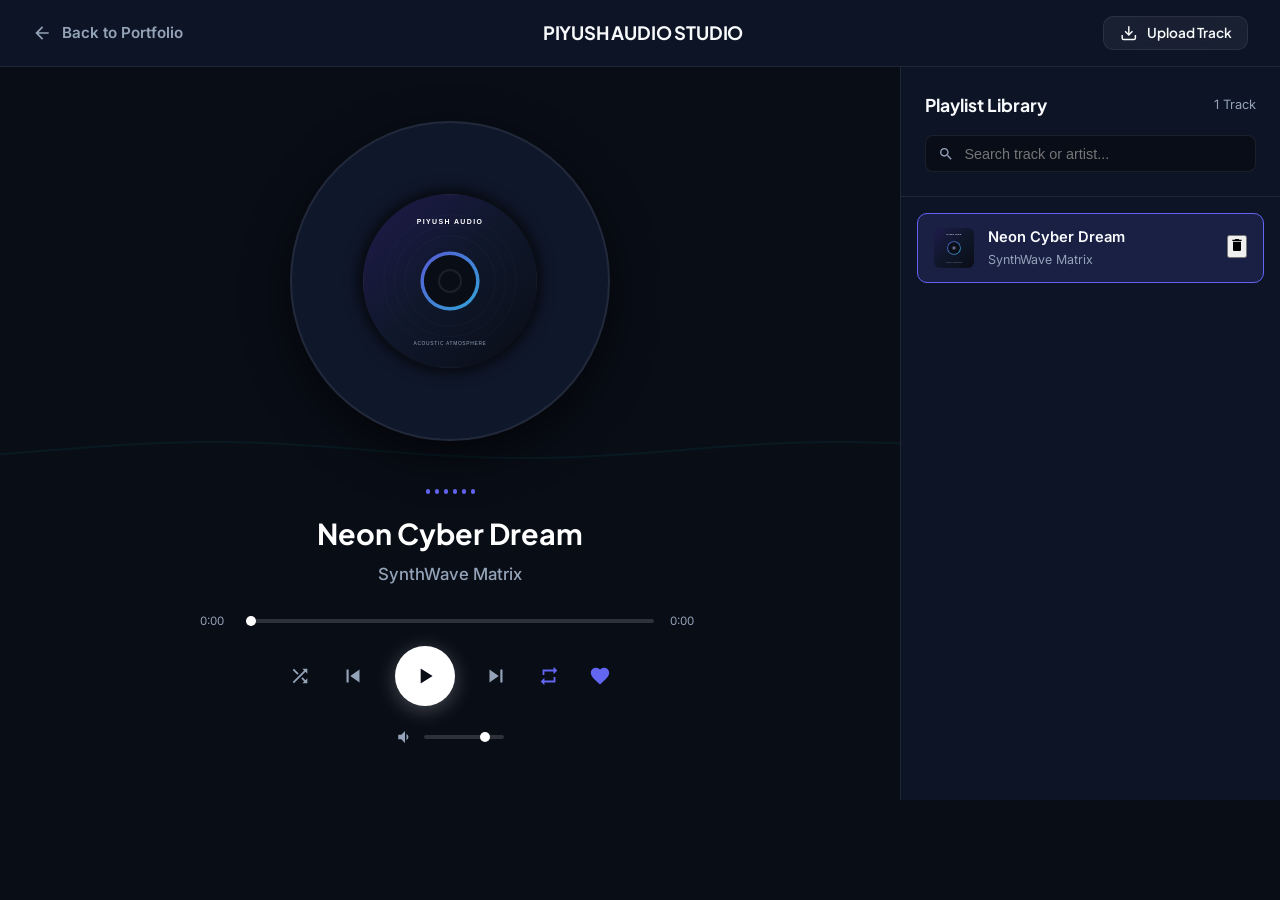
==== commit f51ea83e: "Design overhaul: Switch to clean modern executive dark theme, remove edit profile controls and cyber" ====
--- a/music.html
+++ b/music.html
@@ -3,17 +3,16 @@
 <head>
   <meta charset="UTF-8">
   <meta name="viewport" content="width=device-width, initial-scale=1.0, maximum-scale=5.0">
-  <title>PIYUSH | Cyber Audio Synthesizer</title>
+  <title>PIYUSH | Audio Studio</title>
   <link rel="preconnect" href="https://fonts.googleapis.com">
   <link rel="preconnect" href="https://fonts.gstatic.com" crossorigin>
-  <link href="https://fonts.googleapis.com/css2?family=Orbitron:wght@600;700;800;900&family=Rajdhani:wght@500;600;700&family=Inter:wght@300;400;500;600;700&display=swap" rel="stylesheet">
+  <link href="https://fonts.googleapis.com/css2?family=Plus+Jakarta+Sans:wght@500;600;700;800&family=Inter:wght@400;500;600;700&display=swap" rel="stylesheet">
   <link rel="stylesheet" href="style.css">
   <link rel="stylesheet" href="music.css">
 </head>
 <body class="music-app-body">
-  <div class="scanlines"></div>
-
-  <!-- Realtime Web Audio API Background Visualizer -->
+
+  <!-- Background Visualizer Canvas -->
   <canvas id="visualizer-canvas"></canvas>
 
   <!-- Top Navigation Bar -->
@@ -22,14 +21,14 @@
       <svg width="20" height="20" viewBox="0 0 24 24" fill="currentColor">
         <path d="M20 11H7.83l5.59-5.59L12 4l-8 8 8 8 1.41-1.41L7.83 13H20v-2z"/>
       </svg>
-      <span>RETURN TO PROFILE</span>
+      <span>Back to Portfolio</span>
     </a>
-    <div class="music-header-title gradient-text">PIYUSH AUDIO SYNTHESIZER</div>
-    <button class="btn btn-sm btn-nav" id="open-upload-modal-btn">
+    <div class="music-header-title">PIYUSH AUDIO STUDIO</div>
+    <button class="btn btn-sm btn-secondary" id="open-upload-modal-btn">
       <svg class="btn-icon" viewBox="0 0 24 24" fill="none" stroke="currentColor" stroke-width="2">
         <path d="M21 15v4a2 2 0 0 1-2 2H5a2 2 0 0 1-2-2v-4"/><polyline points="7 10 12 15 17 10"/><line x1="12" y1="15" x2="12" y2="3"/>
       </svg>
-      <span>ADD TRACK</span>
+      <span>Upload Track</span>
     </button>
   </header>
 
@@ -38,7 +37,7 @@
     
     <!-- Player Showcase -->
     <section class="music-showcase">
-      <!-- Rotating Holographic Vinyl Disc -->
+      <!-- Vinyl Disc Artwork -->
       <div class="album-visual-container">
         <div class="vinyl-disc" id="vinyl-disc">
           <img src="assets/images/default-album.svg" alt="Album Cover" class="vinyl-art-img" id="full-cover">
@@ -58,7 +57,7 @@
 
       <!-- Track Information -->
       <div class="track-showcase-meta">
-        <h1 class="track-showcase-title gradient-text" id="full-title">Neon Cyber Dream</h1>
+        <h1 class="track-showcase-title" id="full-title">Neon Cyber Dream</h1>
         <div class="track-showcase-artist" id="full-artist">SynthWave Matrix</div>
       </div>
 
@@ -80,19 +79,19 @@
           </button>
 
           <button class="music-tool-btn" id="full-prev-btn" title="Previous Track">
-            <svg width="28" height="28" viewBox="0 0 24 24" fill="currentColor">
+            <svg width="26" height="26" viewBox="0 0 24 24" fill="currentColor">
               <path d="M6 6h2v12H6zm3.5 6l8.5 6V6z"/>
             </svg>
           </button>
 
           <button class="play-toggle-btn" id="full-play-btn" title="Play / Pause">
-            <svg id="full-play-icon" width="28" height="28" viewBox="0 0 24 24" fill="currentColor">
+            <svg id="full-play-icon" width="26" height="26" viewBox="0 0 24 24" fill="currentColor">
               <path d="M8 5v14l11-7z"/>
             </svg>
           </button>
 
           <button class="music-tool-btn" id="full-next-btn" title="Next Track">
-            <svg width="28" height="28" viewBox="0 0 24 24" fill="currentColor">
+            <svg width="26" height="26" viewBox="0 0 24 24" fill="currentColor">
               <path d="M6 18l8.5-6L6 6v12zM16 6v12h2V6h-2z"/>
             </svg>
           </button>
@@ -103,8 +102,8 @@
             </svg>
           </button>
 
-          <button class="music-tool-btn btn-fav" id="full-fav-btn" title="Favorite">
-            <svg width="24" height="24" viewBox="0 0 24 24" fill="currentColor">
+          <button class="music-tool-btn" id="full-fav-btn" title="Favorite">
+            <svg width="22" height="22" viewBox="0 0 24 24" fill="currentColor">
               <path d="M12 21.35l-1.45-1.32C5.4 15.36 2 12.28 2 8.5 2 5.42 4.42 3 7.5 3c1.74 0 3.41.81 4.5 2.09C13.09 3.81 14.76 3 16.5 3 19.58 3 22 5.42 22 8.5c0 3.78-3.4 6.86-8.55 11.54L12 21.35z"/>
             </svg>
           </button>
@@ -124,8 +123,8 @@
     <aside class="playlist-drawer">
       <div class="playlist-drawer-header">
         <div class="playlist-header-top">
-          <div class="playlist-title text-cyan">CYBER PLAYLIST</div>
-          <span class="badge-pill" style="padding:0.2rem 0.6rem; font-size:0.75rem;">1 TRACKS</span>
+          <div class="playlist-title">Playlist Library</div>
+          <span style="font-size:0.8rem; color:var(--text-muted);">1 Track</span>
         </div>
         <div class="playlist-search-box">
           <svg class="search-icon-pos" width="16" height="16" viewBox="0 0 24 24" fill="currentColor">
@@ -144,32 +143,28 @@
   </main>
 
   <!-- Add Audio Track Modal -->
-  <div class="cyber-modal-overlay" id="upload-track-modal">
-    <div class="cyber-modal">
-      <div class="modal-header">
-        <h3 class="cyber-font text-cyan">UPLOAD LOCAL AUDIO</h3>
-        <button class="modal-close-btn" id="close-upload-modal">&times;</button>
+  <div class="lightbox-modal" id="upload-track-modal" style="background: rgba(9, 13, 22, 0.9);">
+    <div style="background: var(--bg-card); border: 1px solid var(--border-subtle); border-radius: 16px; padding: 2rem; max-width: 480px; width: 100%;">
+      <div style="display:flex; justify-content:space-between; align-items:center; margin-bottom:1.5rem;">
+        <h3 style="font-size:1.2rem; font-weight:700;">Upload Audio Track</h3>
+        <button id="close-upload-modal" style="background:none; border:none; color:#fff; font-size:1.5rem; cursor:pointer;">&times;</button>
       </div>
       <form id="add-track-form">
-        <div class="form-group">
-          <label class="form-label">AUDIO FILE (MP3 / WAV / OGG) *</label>
-          <input type="file" id="track-audio-file" accept="audio/*" class="form-input" required>
-        </div>
-        <div class="form-group">
-          <label class="form-label">TRACK TITLE *</label>
-          <input type="text" id="track-title-input" class="form-input" placeholder="e.g. Cyber City Run" required>
-        </div>
-        <div class="form-group">
-          <label class="form-label">ARTIST NAME</label>
-          <input type="text" id="track-artist-input" class="form-input" placeholder="e.g. PIYUSH">
-        </div>
-        <div class="form-group">
-          <label class="form-label">ALBUM ART (IMAGE)</label>
-          <input type="file" id="track-cover-file" accept="image/*" class="form-input">
-        </div>
-        <div class="form-actions">
-          <button type="button" class="btn btn-ghost" id="cancel-upload-btn">CANCEL</button>
-          <button type="submit" class="btn btn-primary">ADD TO PLAYLIST</button>
+        <div style="margin-bottom:1rem;">
+          <label style="display:block; font-size:0.85rem; color:var(--text-muted); margin-bottom:0.4rem;">Audio File (MP3 / WAV)</label>
+          <input type="file" id="track-audio-file" accept="audio/*" style="width:100%; padding:0.6rem; background:rgba(255,255,255,0.05); border:1px solid var(--border-subtle); border-radius:8px; color:#fff;" required>
+        </div>
+        <div style="margin-bottom:1rem;">
+          <label style="display:block; font-size:0.85rem; color:var(--text-muted); margin-bottom:0.4rem;">Track Title</label>
+          <input type="text" id="track-title-input" style="width:100%; padding:0.6rem 0.8rem; background:rgba(255,255,255,0.05); border:1px solid var(--border-subtle); border-radius:8px; color:#fff;" required>
+        </div>
+        <div style="margin-bottom:1.5rem;">
+          <label style="display:block; font-size:0.85rem; color:var(--text-muted); margin-bottom:0.4rem;">Artist Name</label>
+          <input type="text" id="track-artist-input" style="width:100%; padding:0.6rem 0.8rem; background:rgba(255,255,255,0.05); border:1px solid var(--border-subtle); border-radius:8px; color:#fff;" placeholder="PIYUSH">
+        </div>
+        <div style="display:flex; justify-content:flex-end; gap:0.8rem;">
+          <button type="button" class="btn btn-sm btn-secondary" id="cancel-upload-btn">Cancel</button>
+          <button type="submit" class="btn btn-sm btn-primary">Add Track</button>
         </div>
       </form>
     </div>
@@ -255,11 +250,9 @@
         if (!audioFile) return;
 
         const title = document.getElementById('track-title-input').value;
-        const artist = document.getElementById('track-artist-input').value;
-        const coverInput = document.getElementById('track-cover-file');
-        const coverFile = coverInput.files[0] || null;
-
-        await window.cyberMusic.addTrack(audioFile, title, artist, coverFile);
+        const artist = document.getElementById('track-artist-input').value || 'PIYUSH';
+
+        await window.cyberMusic.addTrack(audioFile, title, artist, null);
         closeModal();
       });
     });
--- a/style.css
+++ b/style.css
@@ -1,43 +1,44 @@
 /* ==========================================================================
-   JARVIS NEON PROFILE - MODERN FUTURISTIC RESPONSIVE STYLESHEET
-   Matching JARVIS AI Design Language (Orbitron, Rajdhani, Inter, Glassmorphism)
+   PIYUSH PORTFOLIO - ULTRA-CLEAN MODERN DEVELOPER DESIGN SYSTEM
+   Theme: Executive Obsidian, Royal Indigo, Elegant Glassmorphism
+   No Cyber/Hacker tropes, No CRT scanlines, 100% Professional & Responsive
    ========================================================================== */
 
 :root {
-  /* Colors */
-  --bg-primary: #070b14;
-  --bg-secondary: #0d1424;
-  --bg-tertiary: #141f36;
-  --bg-card: rgba(13, 22, 41, 0.75);
-  --bg-card-hover: rgba(20, 34, 64, 0.9);
+  /* Slate & Obsidian Palette */
+  --bg-main: #090d16;
+  --bg-surface: #0f172a;
+  --bg-card: rgba(19, 27, 46, 0.7);
+  --bg-card-hover: rgba(28, 38, 64, 0.85);
+  --bg-glass: rgba(15, 23, 42, 0.8);
   
-  --cyan-primary: #00f2fe;
-  --cyan-glow: rgba(0, 242, 254, 0.45);
-  --blue-primary: #4facfe;
-  --blue-accent: #0066ff;
-  --purple-accent: #7928ca;
-  --pink-accent: #ff007f;
+  /* Modern Luxury Accents */
+  --accent-primary: #6366f1;       /* Indigo */
+  --accent-secondary: #8b5cf6;     /* Violet */
+  --accent-light: #a78bfa;
+  --accent-glow: rgba(99, 102, 241, 0.25);
+  --accent-blue: #38bdf8;          /* Sky Blue */
+  --accent-emerald: #10b981;       /* Emerald */
   
-  --text-main: #f0f6fc;
-  --text-muted: #8b9bb4;
-  --text-dim: #5c6b84;
+  /* Text */
+  --text-main: #f8fafc;
+  --text-muted: #94a3b8;
+  --text-sub: #64748b;
   
-  --border-glass: rgba(0, 242, 254, 0.18);
-  --border-glass-hover: rgba(0, 242, 254, 0.5);
-  --glass-blur: blur(16px);
+  /* Borders & Glass */
+  --border-subtle: rgba(255, 255, 255, 0.08);
+  --border-hover: rgba(99, 102, 241, 0.4);
+  --glass-blur: blur(20px);
   
-  /* Dynamic Theme Accents */
-  --accent-primary: var(--cyan-primary);
-  --accent-glow: var(--cyan-glow);
-  --accent-secondary: var(--blue-primary);
-
-  /* Fonts */
-  --font-heading: 'Orbitron', -apple-system, sans-serif;
-  --font-subheading: 'Rajdhani', -apple-system, sans-serif;
+  /* Typography */
+  --font-heading: 'Plus Jakarta Sans', 'Inter', -apple-system, sans-serif;
   --font-body: 'Inter', -apple-system, BlinkMacSystemFont, 'Segoe UI', Roboto, sans-serif;
 
   /* Dimensions */
-  --mini-player-height: 80px;
+  --mini-player-height: 76px;
+  --radius-lg: 16px;
+  --radius-md: 10px;
+  --radius-pill: 9999px;
 
   /* Transitions */
   --tr-fast: 0.2s cubic-bezier(0.4, 0, 0.2, 1);
@@ -59,7 +60,7 @@
 }
 
 body {
-  background-color: var(--bg-primary);
+  background-color: var(--bg-main);
   color: var(--text-main);
   font-family: var(--font-body);
   line-height: 1.6;
@@ -69,8 +70,8 @@
   padding-bottom: calc(var(--mini-player-height) + 24px);
 }
 
-/* Background Cyber Elements */
-.cyber-bg {
+/* Subtle Ambient Gradient Background (No Harsh Grids / No Scanlines) */
+.ambient-bg {
   position: fixed;
   top: 0;
   left: 0;
@@ -81,57 +82,42 @@
   overflow: hidden;
 }
 
-.glow-orb {
+.ambient-orb {
   position: absolute;
   border-radius: 50%;
-  filter: blur(120px);
-  opacity: 0.25;
-}
-
-.glow-top-left {
-  top: -150px;
-  left: -150px;
-  width: 500px;
-  height: 500px;
+  filter: blur(140px);
+  opacity: 0.2;
+}
+
+.orb-top-left {
+  top: -120px;
+  left: -100px;
+  width: 550px;
+  height: 550px;
   background: radial-gradient(circle, var(--accent-primary) 0%, transparent 70%);
 }
 
-.glow-bottom-right {
-  bottom: -200px;
-  right: -200px;
+.orb-bottom-right {
+  bottom: -150px;
+  right: -100px;
   width: 600px;
   height: 600px;
-  background: radial-gradient(circle, var(--blue-accent) 0%, var(--purple-accent) 50%, transparent 70%);
-}
-
-.grid-overlay {
-  position: absolute;
-  top: 0;
-  left: 0;
-  width: 100%;
-  height: 100%;
-  background-image: 
-    linear-gradient(rgba(0, 242, 254, 0.03) 1px, transparent 1px),
-    linear-gradient(90deg, rgba(0, 242, 254, 0.03) 1px, transparent 1px);
-  background-size: 40px 40px;
-  mask-image: radial-gradient(ellipse at center, rgba(0, 0, 0, 1) 0%, rgba(0, 0, 0, 0.2) 80%);
-}
-
-/* Optional Scanline CRT Overlay */
-.scanlines {
-  position: fixed;
-  top: 0; left: 0; width: 100vw; height: 100vh;
-  pointer-events: none;
-  z-index: 99;
-  background: linear-gradient(rgba(18, 16, 16, 0) 50%, rgba(0, 0, 0, 0.2) 50%);
-  background-size: 100% 4px;
-  opacity: 0.35;
+  background: radial-gradient(circle, var(--accent-secondary) 0%, transparent 70%);
+}
+
+.orb-center {
+  top: 40%;
+  left: 35%;
+  width: 450px;
+  height: 450px;
+  background: radial-gradient(circle, var(--accent-blue) 0%, transparent 70%);
+  opacity: 0.12;
 }
 
 /* Layout Container */
 .container {
   width: 100%;
-  max-width: 1240px;
+  max-width: 1200px;
   margin: 0 auto;
   padding: 0 1.5rem;
   position: relative;
@@ -140,171 +126,92 @@
 
 /* Typography Helpers */
 .gradient-text {
-  background: linear-gradient(135deg, #ffffff 10%, var(--accent-primary) 60%, var(--accent-secondary) 100%);
+  background: linear-gradient(135deg, #ffffff 20%, var(--accent-light) 65%, var(--accent-blue) 100%);
   -webkit-background-clip: text;
   -webkit-text-fill-color: transparent;
 }
 
-.text-cyan {
+.text-accent {
   color: var(--accent-primary);
 }
 
-.cyber-font {
-  font-family: var(--font-heading);
-  letter-spacing: 0.05em;
-  text-transform: uppercase;
-}
-
-/* ==========================================================================
-   Buttons System
+/* ==========================================================================
+   Buttons
    ========================================================================== */
 .btn {
   display: inline-flex;
   align-items: center;
   justify-content: center;
   gap: 0.6rem;
-  padding: 0.75rem 1.6rem;
-  font-family: var(--font-subheading);
-  font-size: 1.05rem;
-  font-weight: 700;
-  text-transform: uppercase;
-  letter-spacing: 0.06em;
+  padding: 0.7rem 1.4rem;
+  font-family: var(--font-heading);
+  font-size: 0.95rem;
+  font-weight: 600;
   text-decoration: none;
-  border-radius: 8px;
+  border-radius: var(--radius-md);
   cursor: pointer;
   transition: all var(--tr-fast);
   border: 1px solid transparent;
 }
 
 .btn-icon {
-  width: 1.15rem;
-  height: 1.15rem;
+  width: 1.1rem;
+  height: 1.1rem;
 }
 
 .btn-primary {
-  background: linear-gradient(135deg, #00d2ff 0%, #0066ff 100%);
-  color: #050a14;
-  font-weight: 800;
-  box-shadow: 0 4px 20px rgba(0, 210, 255, 0.35);
+  background: linear-gradient(135deg, var(--accent-primary) 0%, var(--accent-secondary) 100%);
+  color: #ffffff;
+  box-shadow: 0 4px 20px var(--accent-glow);
 }
 
 .btn-primary:hover {
   transform: translateY(-2px);
-  box-shadow: 0 6px 28px rgba(0, 210, 255, 0.6);
-  background: linear-gradient(135deg, #26d8ff 0%, #1a75ff 100%);
-}
-
-.btn-glow {
-  position: relative;
-}
-
-.btn-glow::after {
-  content: '';
-  position: absolute;
-  inset: -2px;
-  border-radius: 10px;
-  background: linear-gradient(135deg, var(--accent-primary), var(--accent-secondary));
-  opacity: 0.4;
-  filter: blur(8px);
-  z-index: -1;
-  transition: opacity var(--tr-fast);
-}
-
-.btn-glow:hover::after {
-  opacity: 0.8;
+  box-shadow: 0 6px 25px rgba(99, 102, 241, 0.45);
+  background: linear-gradient(135deg, #7073f4 0%, #9b6bf7 100%);
 }
 
 .btn-secondary {
-  background: rgba(13, 22, 41, 0.8);
-  border-color: var(--border-glass);
+  background: rgba(255, 255, 255, 0.05);
+  border-color: var(--border-subtle);
   color: var(--text-main);
   backdrop-filter: var(--glass-blur);
 }
 
 .btn-secondary:hover {
-  border-color: var(--accent-primary);
-  background: rgba(20, 34, 64, 0.9);
-  color: var(--accent-primary);
+  background: rgba(255, 255, 255, 0.1);
+  border-color: rgba(255, 255, 255, 0.2);
   transform: translateY(-2px);
 }
 
-.btn-pc {
-  background: linear-gradient(135deg, #3b82f6 0%, #6366f1 50%, #8b5cf6 100%);
-  color: #ffffff !important;
-  font-weight: 800;
-  border: 1px solid rgba(167, 139, 250, 0.45);
-  box-shadow: 0 4px 22px rgba(99, 102, 241, 0.4);
-}
-
-.btn-pc:hover {
-  background: linear-gradient(135deg, #60a5fa 0%, #818cf8 50%, #a855f7 100%);
-  color: #ffffff !important;
-  transform: translateY(-2px);
-  box-shadow: 0 6px 30px rgba(139, 92, 246, 0.7);
-}
-
-.btn-pink {
-  background: linear-gradient(135deg, #ff007f 0%, #9d00ff 100%);
-  color: #fff;
-  border: 1px solid rgba(255, 0, 127, 0.4);
-  box-shadow: 0 4px 20px rgba(255, 0, 127, 0.35);
-}
-
-.btn-pink:hover {
-  transform: translateY(-2px);
-  box-shadow: 0 6px 28px rgba(255, 0, 127, 0.6);
-}
-
-.btn-nav {
-  background: rgba(0, 242, 254, 0.08);
-  border: 1px solid var(--border-glass);
-  color: var(--accent-primary);
-  padding: 0.5rem 1.1rem;
-  font-size: 0.95rem;
-}
-
-.btn-nav:hover {
-  background: var(--accent-primary);
-  color: #070b14;
-  box-shadow: 0 0 16px var(--accent-glow);
-}
-
 .btn-sm {
-  padding: 0.45rem 1rem;
-  font-size: 0.88rem;
-}
-
-.btn-ghost {
-  background: transparent;
-  border: 1px solid var(--border-glass);
-  color: var(--text-muted);
-}
-
-.btn-ghost:hover {
-  border-color: var(--accent-primary);
-  color: var(--text-main);
-  background: rgba(0, 242, 254, 0.08);
-}
-
-/* ==========================================================================
-   Header & Navbar (Sticky Desktop + Mobile Drawer)
+  padding: 0.45rem 0.95rem;
+  font-size: 0.85rem;
+}
+
+.btn-pill {
+  border-radius: var(--radius-pill);
+}
+
+/* ==========================================================================
+   Header & Navigation
    ========================================================================== */
 .navbar {
   position: sticky;
   top: 0;
   width: 100%;
-  background: rgba(7, 11, 20, 0.85);
+  background: rgba(9, 13, 22, 0.85);
   backdrop-filter: var(--glass-blur);
   -webkit-backdrop-filter: var(--glass-blur);
-  border-bottom: 1px solid rgba(0, 242, 254, 0.12);
+  border-bottom: 1px solid var(--border-subtle);
   z-index: 100;
   transition: all var(--tr-fast);
 }
 
 .nav-container {
-  max-width: 1240px;
+  max-width: 1200px;
   margin: 0 auto;
-  padding: 0.9rem 1.5rem;
+  padding: 1rem 1.5rem;
   display: flex;
   align-items: center;
   justify-content: space-between;
@@ -317,103 +224,72 @@
   text-decoration: none;
 }
 
-.logo-icon {
-  position: relative;
-  width: 32px;
-  height: 32px;
+.brand-avatar-mini {
+  width: 34px;
+  height: 34px;
+  border-radius: 50%;
+  background: linear-gradient(135deg, var(--accent-primary), var(--accent-secondary));
   display: flex;
   align-items: center;
   justify-content: center;
-}
-
-.logo-core {
-  width: 12px;
-  height: 12px;
-  background: var(--accent-primary);
-  border-radius: 50%;
-  box-shadow: 0 0 12px var(--accent-primary);
-}
-
-.logo-ring {
-  position: absolute;
-  inset: 0;
-  border: 2px dashed var(--accent-primary);
-  border-radius: 50%;
-  animation: spin 8s linear infinite;
-}
-
-@keyframes spin {
-  from { transform: rotate(0deg); }
-  to { transform: rotate(360deg); }
-}
-
-.logo-text {
+  font-weight: 700;
+  color: #fff;
+  font-size: 0.95rem;
+  box-shadow: 0 0 12px var(--accent-glow);
+}
+
+.brand-name {
   font-family: var(--font-heading);
-  font-size: 1.35rem;
+  font-size: 1.25rem;
   font-weight: 800;
   color: var(--text-main);
-  letter-spacing: 0.08em;
+  letter-spacing: -0.02em;
 }
 
 .nav-links {
   display: flex;
   align-items: center;
-  gap: 1.6rem;
+  gap: 1.8rem;
 }
 
 .nav-link {
   color: var(--text-muted);
   text-decoration: none;
-  font-family: var(--font-subheading);
-  font-size: 1.05rem;
-  font-weight: 600;
-  letter-spacing: 0.04em;
+  font-size: 0.95rem;
+  font-weight: 500;
   transition: color var(--tr-fast);
+  cursor: pointer;
   position: relative;
-  cursor: pointer;
 }
 
 .nav-link:hover, .nav-link.active {
-  color: var(--accent-primary);
-}
-
-.nav-link::after {
+  color: #ffffff;
+}
+
+.nav-link.active::after {
   content: '';
   position: absolute;
-  bottom: -4px;
+  bottom: -6px;
   left: 0;
-  width: 0%;
+  width: 100%;
   height: 2px;
-  background: var(--accent-primary);
-  transition: width var(--tr-fast);
-}
-
-.nav-link:hover::after, .nav-link.active::after {
-  width: 100%;
-}
-
-.nav-actions {
-  display: flex;
-  align-items: center;
-  gap: 1rem;
-}
-
-/* Mobile Hamburger */
+  background: linear-gradient(90deg, var(--accent-primary), var(--accent-secondary));
+  border-radius: 2px;
+}
+
 .mobile-menu-toggle {
   display: none;
   flex-direction: column;
   justify-content: space-between;
-  width: 28px;
-  height: 20px;
+  width: 24px;
+  height: 18px;
   background: transparent;
   border: none;
   cursor: pointer;
   padding: 0;
-  z-index: 101;
 }
 
 .mobile-menu-toggle span {
-  display: block;
   width: 100%;
   height: 2px;
   background: var(--text-main);
@@ -421,33 +297,18 @@
   transition: all var(--tr-fast);
 }
 
-.mobile-menu-toggle.active span:nth-child(1) {
-  transform: translateY(9px) rotate(45deg);
-  background: var(--accent-primary);
-}
-
-.mobile-menu-toggle.active span:nth-child(2) {
-  opacity: 0;
-}
-
-.mobile-menu-toggle.active span:nth-child(3) {
-  transform: translateY(-9px) rotate(-45deg);
-  background: var(--accent-primary);
-}
-
-/* Mobile Drawer */
 .mobile-drawer {
   position: fixed;
   top: 65px;
   left: 0;
   width: 100%;
-  background: rgba(7, 11, 20, 0.98);
+  background: rgba(9, 13, 22, 0.98);
   backdrop-filter: var(--glass-blur);
-  border-bottom: 1px solid var(--border-glass);
+  border-bottom: 1px solid var(--border-subtle);
   padding: 1.8rem 1.5rem;
   display: flex;
   flex-direction: column;
-  gap: 1rem;
+  gap: 1.2rem;
   transform: translateY(-120%);
   opacity: 0;
   visibility: hidden;
@@ -462,60 +323,53 @@
 }
 
 .mobile-nav-link {
-  color: var(--text-main);
+  color: var(--text-muted);
   text-decoration: none;
-  font-family: var(--font-subheading);
-  font-size: 1.25rem;
-  font-weight: 700;
+  font-size: 1.15rem;
+  font-weight: 600;
   padding: 0.5rem 0;
   border-bottom: 1px solid rgba(255, 255, 255, 0.05);
   cursor: pointer;
 }
 
-.mobile-nav-link:hover, .mobile-nav-link.active {
-  color: var(--accent-primary);
-}
-
-/* ==========================================================================
-   Hero Section & Profile Banner
+.mobile-nav-link.active, .mobile-nav-link:hover {
+  color: #ffffff;
+}
+
+/* ==========================================================================
+   Hero Profile Section
    ========================================================================== */
 .hero {
-  padding: 3.5rem 0 2.5rem 0;
-  position: relative;
-}
-
-.hero-banner-card {
-  position: relative;
+  padding: 3.5rem 0 2rem 0;
+}
+
+.hero-card {
   background: var(--bg-card);
   backdrop-filter: var(--glass-blur);
   -webkit-backdrop-filter: var(--glass-blur);
-  border: 1px solid var(--border-glass);
-  border-radius: 16px;
+  border: 1px solid var(--border-subtle);
+  border-radius: 20px;
   overflow: hidden;
-  box-shadow: 0 10px 40px rgba(0, 0, 0, 0.5);
-}
-
-.banner-cover-wrap {
-  width: 100%;
-  height: 240px;
+  box-shadow: 0 10px 40px rgba(0, 0, 0, 0.4);
+}
+
+.hero-cover {
+  width: 100%;
+  height: 220px;
   position: relative;
   overflow: hidden;
-}
-
-.banner-cover-img {
+  background: linear-gradient(135deg, #1e1b4b 0%, #0f172a 60%, #172554 100%);
+}
+
+.hero-cover-img {
   width: 100%;
   height: 100%;
   object-fit: cover;
-}
-
-.banner-overlay {
-  position: absolute;
-  top: 0; left: 0; width: 100%; height: 100%;
-  background: linear-gradient(to bottom, rgba(7, 11, 20, 0.1) 0%, rgba(7, 11, 20, 0.9) 100%);
-}
-
-.profile-main-meta {
-  padding: 0 2.2rem 2rem 2.2rem;
+  opacity: 0.6;
+}
+
+.hero-body {
+  padding: 0 2.5rem 2.2rem 2.5rem;
   display: flex;
   align-items: flex-end;
   justify-content: space-between;
@@ -526,99 +380,80 @@
   gap: 1.5rem;
 }
 
-.avatar-ring-container {
+.avatar-wrapper {
   position: relative;
   width: 130px;
   height: 130px;
   flex-shrink: 0;
 }
 
-.avatar-ring {
-  position: absolute;
-  top: -6px; left: -6px; right: -6px; bottom: -6px;
-  border-radius: 50%;
-  background: linear-gradient(135deg, var(--accent-primary), var(--accent-secondary), var(--purple-accent));
-  animation: spin 8s linear infinite;
-  box-shadow: 0 0 20px var(--accent-glow);
-}
-
-.profile-avatar-img {
+.profile-avatar {
   width: 100%;
   height: 100%;
   border-radius: 50%;
   object-fit: cover;
-  position: relative;
-  z-index: 2;
-  background: var(--bg-primary);
-  border: 4px solid var(--bg-primary);
-}
-
-.profile-identity {
+  border: 4px solid var(--bg-main);
+  box-shadow: 0 8px 30px rgba(0, 0, 0, 0.6);
+  background: #1e1b4b;
+}
+
+.status-badge {
+  position: absolute;
+  bottom: 6px;
+  right: 6px;
+  width: 18px;
+  height: 18px;
+  background: var(--accent-emerald);
+  border: 3px solid var(--bg-main);
+  border-radius: 50%;
+  box-shadow: 0 0 10px var(--accent-emerald);
+}
+
+.hero-info {
   flex: 1;
-  min-width: 260px;
-}
-
-.badge-pill {
+  min-width: 280px;
+}
+
+.role-pill {
   display: inline-flex;
   align-items: center;
   gap: 0.5rem;
-  padding: 0.35rem 0.85rem;
-  background: rgba(0, 242, 254, 0.08);
-  border: 1px solid var(--border-glass);
-  border-radius: 100px;
+  padding: 0.3rem 0.85rem;
+  background: rgba(99, 102, 241, 0.12);
+  border: 1px solid rgba(99, 102, 241, 0.25);
+  border-radius: var(--radius-pill);
+  font-size: 0.8rem;
+  font-weight: 600;
+  color: var(--accent-light);
   margin-bottom: 0.6rem;
 }
 
-.badge-dot {
-  width: 7px;
-  height: 7px;
-  background: var(--accent-primary);
-  border-radius: 50%;
-  box-shadow: 0 0 8px var(--accent-primary);
-}
-
-.badge-text {
+.profile-title {
   font-family: var(--font-heading);
-  font-size: 0.72rem;
-  font-weight: 700;
-  letter-spacing: 0.08em;
-  color: var(--accent-primary);
-}
-
-.profile-name {
-  font-family: var(--font-heading);
-  font-size: 2.2rem;
-  font-weight: 900;
+  font-size: 2.3rem;
+  font-weight: 800;
+  letter-spacing: -0.03em;
   line-height: 1.2;
-}
-
-.profile-handle {
-  font-family: var(--font-subheading);
-  color: var(--accent-primary);
-  font-size: 1.15rem;
-  font-weight: 700;
-  letter-spacing: 0.05em;
-  margin-top: 0.2rem;
 }
 
 .profile-tagline {
   color: var(--text-muted);
-  font-size: 1rem;
-  margin-top: 0.6rem;
-  max-width: 650px;
-  line-height: 1.5;
-}
-
-.profile-actions {
+  font-size: 1.05rem;
+  margin-top: 0.5rem;
+  max-width: 640px;
+  line-height: 1.6;
+}
+
+.hero-actions {
   display: flex;
   gap: 0.8rem;
   flex-wrap: wrap;
 }
 
 /* ==========================================================================
-   Metrics & Stats Banner
-   ========================================================================== */
-.metrics-banner {
+   Metrics Row
+   ========================================================================== */
+.metrics-section {
   padding: 1.5rem 0 3rem 0;
 }
 
@@ -631,8 +466,8 @@
 .metric-card {
   background: var(--bg-card);
   backdrop-filter: var(--glass-blur);
-  border: 1px solid var(--border-glass);
-  border-radius: 12px;
+  border: 1px solid var(--border-subtle);
+  border-radius: 14px;
   padding: 1.5rem;
   text-align: center;
   transition: transform var(--tr-fast), border-color var(--tr-fast);
@@ -640,53 +475,44 @@
 
 .metric-card:hover {
   transform: translateY(-4px);
-  border-color: var(--border-glass-hover);
-  box-shadow: 0 8px 30px rgba(0, 242, 254, 0.15);
-}
-
-.metric-number {
+  border-color: var(--border-hover);
+  box-shadow: 0 8px 30px var(--accent-glow);
+}
+
+.metric-num {
   font-family: var(--font-heading);
-  font-size: 2.2rem;
+  font-size: 2.3rem;
   font-weight: 800;
-  color: var(--accent-primary);
+  color: #fff;
   line-height: 1;
   margin-bottom: 0.4rem;
 }
 
-.metric-label {
-  font-family: var(--font-subheading);
-  font-size: 0.95rem;
-  font-weight: 600;
+.metric-lbl {
+  font-size: 0.9rem;
   color: var(--text-muted);
-  text-transform: uppercase;
-  letter-spacing: 0.05em;
-}
-
-/* ==========================================================================
-   Section Layouts & Cards
+  font-weight: 500;
+}
+
+/* ==========================================================================
+   Section Layouts & Clean Cards
    ========================================================================== */
 .section-block {
   padding: 3rem 0;
   display: none;
-  animation: fadeIn 0.35s cubic-bezier(0.16, 1, 0.3, 1) forwards;
 }
 
 .section-block.active {
   display: block;
 }
 
-@keyframes fadeIn {
-  from { opacity: 0; transform: translateY(12px); }
-  to { opacity: 1; transform: translateY(0); }
-}
-
-.section-header {
-  display: flex;
-  align-items: center;
-  justify-content: space-between;
+.section-head {
   margin-bottom: 2rem;
   padding-bottom: 1rem;
-  border-bottom: 1px solid var(--border-glass);
+  border-bottom: 1px solid var(--border-subtle);
+  display: flex;
+  align-items: center;
+  justify-content: space-between;
   flex-wrap: wrap;
   gap: 1rem;
 }
@@ -695,32 +521,30 @@
   font-family: var(--font-heading);
   font-size: 1.8rem;
   font-weight: 800;
+  letter-spacing: -0.02em;
 }
 
 .section-subtitle {
   color: var(--text-muted);
   font-size: 0.95rem;
-  margin-top: 0.3rem;
-}
-
-/* Glass Card */
-.glass-card {
+  margin-top: 0.2rem;
+}
+
+.card {
   background: var(--bg-card);
   backdrop-filter: var(--glass-blur);
   -webkit-backdrop-filter: var(--glass-blur);
-  border: 1px solid var(--border-glass);
-  border-radius: 14px;
+  border: 1px solid var(--border-subtle);
+  border-radius: var(--radius-lg);
   padding: 1.8rem;
-  box-shadow: 0 8px 32px rgba(0, 0, 0, 0.4);
   transition: transform var(--tr-fast), border-color var(--tr-fast), box-shadow var(--tr-fast);
 }
 
-.glass-card:hover {
-  border-color: var(--border-glass-hover);
-  box-shadow: 0 10px 35px rgba(0, 242, 254, 0.12);
-}
-
-/* Grid Layouts */
+.card:hover {
+  border-color: rgba(255, 255, 255, 0.16);
+  box-shadow: 0 10px 30px rgba(0, 0, 0, 0.35);
+}
+
 .grid-2 {
   display: grid;
   grid-template-columns: 2fr 1fr;
@@ -728,7 +552,7 @@
 }
 
 /* ==========================================================================
-   Skills Grid & Progress Bars
+   Skills Grid
    ========================================================================== */
 .skills-grid {
   display: grid;
@@ -738,13 +562,12 @@
 
 .skill-card {
   background: var(--bg-card);
-  border: 1px solid var(--border-glass);
+  border: 1px solid var(--border-subtle);
   border-radius: 12px;
   padding: 1.4rem;
-  backdrop-filter: var(--glass-blur);
-}
-
-.skill-header {
+}
+
+.skill-info {
   display: flex;
   align-items: center;
   justify-content: space-between;
@@ -752,21 +575,19 @@
 }
 
 .skill-name {
-  font-family: var(--font-subheading);
-  font-size: 1.15rem;
+  font-weight: 600;
+  font-size: 1.05rem;
+}
+
+.skill-pct {
   font-weight: 700;
-}
-
-.skill-pct {
-  font-family: var(--font-heading);
-  color: var(--accent-primary);
-  font-weight: 800;
-  font-size: 1rem;
+  color: var(--accent-light);
+  font-size: 0.95rem;
 }
 
 .skill-bar-track {
   width: 100%;
-  height: 8px;
+  height: 7px;
   background: rgba(255, 255, 255, 0.08);
   border-radius: 4px;
   overflow: hidden;
@@ -774,19 +595,9 @@
 
 .skill-bar-fill {
   height: 100%;
-  background: linear-gradient(90deg, var(--accent-primary), var(--blue-primary));
+  background: linear-gradient(90deg, var(--accent-primary), var(--accent-blue));
   border-radius: 4px;
-  box-shadow: 0 0 10px var(--accent-glow);
   transition: width 1s ease-in-out;
-}
-
-.skill-actions {
-  display: flex;
-  justify-content: flex-end;
-  gap: 0.5rem;
-  margin-top: 1rem;
-  padding-top: 0.6rem;
-  border-top: 1px solid rgba(255, 255, 255, 0.05);
 }
 
 /* ==========================================================================
@@ -800,23 +611,24 @@
 
 .project-card {
   background: var(--bg-card);
-  border: 1px solid var(--border-glass);
-  border-radius: 14px;
+  border: 1px solid var(--border-subtle);
+  border-radius: var(--radius-lg);
   overflow: hidden;
   display: flex;
   flex-direction: column;
-  backdrop-filter: var(--glass-blur);
+  transition: transform var(--tr-smooth), border-color var(--tr-fast);
+}
+
+.project-card:hover {
+  transform: translateY(-4px);
+  border-color: var(--border-hover);
+  box-shadow: 0 12px 35px rgba(0, 0, 0, 0.4);
 }
 
 .project-thumb {
   width: 100%;
   height: 190px;
   object-fit: cover;
-  transition: transform var(--tr-smooth);
-}
-
-.project-card:hover .project-thumb {
-  transform: scale(1.04);
 }
 
 .project-body {
@@ -829,7 +641,7 @@
 .project-title {
   font-family: var(--font-heading);
   font-size: 1.25rem;
-  font-weight: 800;
+  font-weight: 700;
   margin-bottom: 0.5rem;
 }
 
@@ -850,25 +662,25 @@
 
 .project-tag {
   font-size: 0.75rem;
-  font-family: var(--font-subheading);
   font-weight: 600;
   padding: 0.25rem 0.65rem;
-  background: rgba(0, 242, 254, 0.08);
-  border: 1px solid var(--border-glass);
-  border-radius: 4px;
-  color: var(--accent-primary);
+  background: rgba(255, 255, 255, 0.05);
+  border: 1px solid var(--border-subtle);
+  border-radius: 6px;
+  color: var(--accent-light);
 }
 
 .project-footer {
   display: flex;
   align-items: center;
-  justify-content: space-between;
+  justify-content: flex-start;
+  gap: 0.8rem;
   padding-top: 1rem;
-  border-top: 1px solid rgba(255, 255, 255, 0.06);
-}
-
-/* ==========================================================================
-   Gallery Grid & Lightbox
+  border-top: 1px solid var(--border-subtle);
+}
+
+/* ==========================================================================
+   Gallery Grid & Clean Lightbox
    ========================================================================== */
 .gallery-grid {
   display: grid;
@@ -882,7 +694,7 @@
   border-radius: 12px;
   overflow: hidden;
   cursor: pointer;
-  border: 1px solid var(--border-glass);
+  border: 1px solid var(--border-subtle);
 }
 
 .gallery-item img {
@@ -893,42 +705,22 @@
 }
 
 .gallery-item:hover img {
-  transform: scale(1.06);
-}
-
-.gallery-overlay {
+  transform: scale(1.05);
+}
+
+.gallery-caption-overlay {
   position: absolute;
-  top: 0; left: 0; width: 100%; height: 100%;
-  background: linear-gradient(to top, rgba(7, 11, 20, 0.85) 0%, transparent 60%);
-  opacity: 0;
-  transition: opacity var(--tr-fast);
-  display: flex;
-  flex-direction: column;
-  justify-content: flex-end;
+  bottom: 0; left: 0; width: 100%;
+  background: linear-gradient(to top, rgba(9, 13, 22, 0.9) 0%, transparent 100%);
   padding: 1.2rem;
-}
-
-.gallery-item:hover .gallery-overlay {
-  opacity: 1;
-}
-
-.gallery-delete-btn {
-  position: absolute;
-  top: 10px;
-  right: 10px;
-  background: rgba(255, 0, 85, 0.85);
-  border: none;
-  border-radius: 6px;
-  color: #fff;
-  padding: 6px;
-  cursor: pointer;
-  z-index: 2;
+  font-weight: 600;
+  font-size: 0.95rem;
 }
 
 .lightbox-modal {
   position: fixed;
   top: 0; left: 0; width: 100vw; height: 100vh;
-  background: rgba(4, 7, 14, 0.95);
+  background: rgba(5, 8, 15, 0.95);
   backdrop-filter: blur(20px);
   z-index: 1000;
   display: none;
@@ -941,28 +733,12 @@
   display: flex;
 }
 
-.lightbox-content {
+.lightbox-img {
   max-width: 90vw;
-  max-height: 85vh;
-  display: flex;
-  flex-direction: column;
-  align-items: center;
-}
-
-.lightbox-img {
-  max-width: 100%;
-  max-height: 75vh;
-  border-radius: 10px;
-  border: 1px solid var(--accent-primary);
-  box-shadow: 0 0 35px var(--accent-glow);
+  max-height: 80vh;
+  border-radius: 12px;
+  border: 1px solid var(--border-subtle);
   object-fit: contain;
-}
-
-.lightbox-caption {
-  margin-top: 1rem;
-  font-family: var(--font-heading);
-  font-size: 1.1rem;
-  color: var(--accent-primary);
 }
 
 .lightbox-close {
@@ -981,13 +757,13 @@
    ========================================================================== */
 .socials-grid {
   display: grid;
-  grid-template-columns: repeat(auto-fill, minmax(280px, 1fr));
+  grid-template-columns: repeat(auto-fill, minmax(260px, 1fr));
   gap: 1.25rem;
 }
 
 .social-card {
   background: var(--bg-card);
-  border: 1px solid var(--border-glass);
+  border: 1px solid var(--border-subtle);
   border-radius: 12px;
   padding: 1.5rem;
   display: flex;
@@ -1000,26 +776,25 @@
 
 .social-card:hover {
   transform: translateY(-3px);
-  border-color: var(--accent-primary);
-  box-shadow: 0 6px 25px rgba(0, 242, 254, 0.15);
+  border-color: var(--border-hover);
+  background: var(--bg-card-hover);
 }
 
 .social-icon {
-  width: 48px;
-  height: 48px;
+  width: 46px;
+  height: 46px;
   border-radius: 10px;
-  background: rgba(0, 242, 254, 0.08);
-  border: 1px solid var(--border-glass);
+  background: rgba(99, 102, 241, 0.1);
   display: flex;
   align-items: center;
   justify-content: center;
-  font-size: 1.4rem;
-  color: var(--accent-primary);
+  font-size: 1.3rem;
+  color: var(--accent-light);
   flex-shrink: 0;
 }
 
 /* ==========================================================================
-   Universal Bottom Mini Music Player
+   Universal Bottom Music Player (Clean Spotify / Apple Music Style)
    ========================================================================== */
 .mini-player-bar {
   position: fixed;
@@ -1027,16 +802,16 @@
   left: 0;
   right: 0;
   height: var(--mini-player-height);
-  background: rgba(7, 11, 20, 0.94);
+  background: rgba(11, 16, 28, 0.92);
   backdrop-filter: var(--glass-blur);
   -webkit-backdrop-filter: var(--glass-blur);
-  border-top: 1px solid var(--border-glass);
+  border-top: 1px solid var(--border-subtle);
   display: flex;
   align-items: center;
   justify-content: space-between;
   padding: 0 2rem;
   z-index: 95;
-  box-shadow: 0 -10px 30px rgba(0, 0, 0, 0.6);
+  box-shadow: 0 -10px 30px rgba(0, 0, 0, 0.4);
 }
 
 .mini-track-info {
@@ -1048,12 +823,12 @@
 }
 
 .mini-album-art {
-  width: 48px;
-  height: 48px;
+  width: 46px;
+  height: 46px;
   border-radius: 8px;
-  border: 1px solid var(--accent-primary);
   object-fit: cover;
   flex-shrink: 0;
+  border: 1px solid var(--border-subtle);
 }
 
 .mini-album-art.spinning {
@@ -1061,8 +836,13 @@
   border-radius: 50%;
 }
 
+@keyframes spin {
+  from { transform: rotate(0deg); }
+  to { transform: rotate(360deg); }
+}
+
 .mini-track-title {
-  font-weight: 700;
+  font-weight: 600;
   font-size: 0.92rem;
   white-space: nowrap;
   overflow: hidden;
@@ -1071,8 +851,7 @@
 
 .mini-track-artist {
   font-size: 0.78rem;
-  color: var(--accent-primary);
-  font-family: var(--font-subheading);
+  color: var(--text-muted);
 }
 
 .mini-player-controls {
@@ -1103,17 +882,21 @@
 }
 
 .player-btn:hover {
-  color: var(--accent-primary);
-  transform: scale(1.15);
+  color: #fff;
+  transform: scale(1.1);
 }
 
 .player-btn.play-circle {
-  width: 38px;
-  height: 38px;
+  width: 36px;
+  height: 36px;
   border-radius: 50%;
-  background: var(--accent-primary);
-  color: #070b14;
-  box-shadow: 0 0 16px var(--accent-glow);
+  background: #ffffff;
+  color: #090d16;
+}
+
+.player-btn.play-circle:hover {
+  transform: scale(1.08);
+  box-shadow: 0 0 16px rgba(255, 255, 255, 0.4);
 }
 
 .mini-scrub-row {
@@ -1124,10 +907,9 @@
 }
 
 .time-label {
-  font-family: var(--font-heading);
   font-size: 0.72rem;
   color: var(--text-muted);
-  min-width: 32px;
+  min-width: 30px;
 }
 
 .scrub-slider {
@@ -1143,11 +925,10 @@
 
 .scrub-slider::-webkit-slider-thumb {
   -webkit-appearance: none;
-  width: 12px;
-  height: 12px;
+  width: 10px;
+  height: 10px;
   border-radius: 50%;
-  background: var(--accent-primary);
-  box-shadow: 0 0 8px var(--accent-primary);
+  background: #ffffff;
   cursor: pointer;
 }
 
@@ -1175,135 +956,16 @@
   width: 10px;
   height: 10px;
   border-radius: 50%;
-  background: #fff;
+  background: #ffffff;
   cursor: pointer;
 }
 
 /* ==========================================================================
-   Modals & Popups
-   ========================================================================== */
-.cyber-modal-overlay {
-  position: fixed;
-  top: 0; left: 0; width: 100vw; height: 100vh;
-  background: rgba(4, 7, 14, 0.85);
-  backdrop-filter: var(--glass-blur);
-  -webkit-backdrop-filter: var(--glass-blur);
-  display: none;
-  align-items: center;
-  justify-content: center;
-  z-index: 1000;
-  padding: 1.5rem;
-}
-
-.cyber-modal-overlay.active {
-  display: flex;
-}
-
-.cyber-modal {
-  width: 100%;
-  max-width: 580px;
-  max-height: 90vh;
-  overflow-y: auto;
-  background: var(--bg-card);
-  border: 1px solid var(--border-glass);
-  border-radius: 16px;
-  padding: 2rem;
-}
-
-.modal-header {
-  display: flex;
-  align-items: center;
-  justify-content: space-between;
-  margin-bottom: 1.5rem;
-  padding-bottom: 1rem;
-  border-bottom: 1px solid var(--border-glass);
-}
-
-.modal-close-btn {
-  background: transparent;
-  border: none;
-  color: var(--text-muted);
-  font-size: 1.8rem;
-  cursor: pointer;
-}
-
-.modal-close-btn:hover {
-  color: var(--pink-accent);
-}
-
-.form-group {
-  margin-bottom: 1.25rem;
-}
-
-.form-label {
-  display: block;
-  font-size: 0.82rem;
-  font-family: var(--font-heading);
-  color: var(--accent-primary);
-  margin-bottom: 0.4rem;
-  letter-spacing: 0.05em;
-}
-
-.form-input, .form-textarea, .form-select {
-  width: 100%;
-  padding: 0.75rem 1rem;
-  background: rgba(7, 11, 20, 0.8);
-  border: 1px solid var(--border-glass);
-  border-radius: 8px;
-  color: var(--text-main);
-  font-family: var(--font-body);
-  font-size: 0.95rem;
-  outline: none;
-  transition: border-color var(--tr-fast);
-}
-
-.form-input:focus, .form-textarea:focus, .form-select:focus {
-  border-color: var(--accent-primary);
-  box-shadow: 0 0 12px var(--accent-glow);
-}
-
-.form-textarea {
-  min-height: 80px;
-  resize: vertical;
-}
-
-.form-actions {
-  display: flex;
-  justify-content: flex-end;
-  gap: 0.8rem;
-  margin-top: 1.8rem;
-}
-
-/* Toast */
-.cyber-toast-container {
-  position: fixed;
-  top: 80px;
-  right: 20px;
-  z-index: 2000;
-  display: flex;
-  flex-direction: column;
-  gap: 0.6rem;
-}
-
-.cyber-toast {
-  padding: 0.85rem 1.4rem;
-  border-radius: 8px;
-  background: rgba(7, 11, 20, 0.95);
-  border-left: 4px solid var(--accent-primary);
-  box-shadow: 0 8px 30px rgba(0, 0, 0, 0.8);
-  color: #fff;
-  font-size: 0.9rem;
-  display: flex;
-  align-items: center;
-  gap: 0.8rem;
-}
-
-/* ==========================================================================
    Footer
    ========================================================================== */
 .footer {
-  background: rgba(7, 11, 20, 0.9);
-  border-top: 1px solid var(--border-glass);
+  background: rgba(9, 13, 22, 0.95);
+  border-top: 1px solid var(--border-subtle);
   padding: 3rem 0 2rem 0;
   margin-top: 3rem;
 }
@@ -1317,16 +979,16 @@
 
 .footer-col h4 {
   font-family: var(--font-heading);
-  font-size: 1.1rem;
+  font-size: 1.05rem;
   margin-bottom: 1rem;
-  color: var(--accent-primary);
+  color: #fff;
 }
 
 .footer-links {
   list-style: none;
   display: flex;
   flex-direction: column;
-  gap: 0.5rem;
+  gap: 0.6rem;
 }
 
 .footer-links a {
@@ -1337,12 +999,12 @@
 }
 
 .footer-links a:hover {
-  color: var(--accent-primary);
+  color: #ffffff;
 }
 
 .footer-bottom {
   padding-top: 1.8rem;
-  border-top: 1px solid rgba(255, 255, 255, 0.05);
+  border-top: 1px solid var(--border-subtle);
   display: flex;
   align-items: center;
   justify-content: space-between;
@@ -1352,22 +1014,17 @@
   gap: 1rem;
 }
 
-/* ==========================================================================
-   Responsive Breakpoints
-   ========================================================================== */
+/* Responsive */
 @media (max-width: 992px) {
   .nav-links {
     display: none;
   }
-
   .mobile-menu-toggle {
     display: flex;
   }
-
   .grid-2 {
     grid-template-columns: 1fr;
   }
-
   .footer-grid {
     grid-template-columns: 1fr;
     gap: 1.8rem;
@@ -1375,29 +1032,24 @@
 }
 
 @media (max-width: 768px) {
-  .profile-main-meta {
+  .hero-body {
     margin-top: -45px;
     padding: 0 1.2rem 1.5rem 1.2rem;
   }
-
-  .avatar-ring-container {
-    width: 95px;
-    height: 95px;
+  .avatar-wrapper {
+    width: 90px;
+    height: 90px;
   }
-
-  .profile-name {
-    font-size: 1.6rem;
+  .profile-title {
+    font-size: 1.7rem;
   }
-
   .mini-player-bar {
     padding: 0 1rem;
-    height: 70px;
+    height: 68px;
   }
-
   .mini-extra-controls {
     display: none;
   }
-
   .mini-track-info {
     max-width: 150px;
   }
--- a/music.css
+++ b/music.css
@@ -1,15 +1,16 @@
 /* ==========================================================================
-   PIYUSH CYBER AUDIO - DEDICATED FULL MUSIC PLAYER STYLES
-   Web Audio API Visualizer, Vinyl & Playlist Hub
+   PIYUSH AUDIO STUDIO - CLEAN MODERN MUSIC PLAYER
+   High-end Dark Mode Audio Suite with Web Audio API Visualizer
    ========================================================================== */
 
 .music-app-body {
-  background: var(--bg-primary);
+  background: var(--bg-main, #090d16);
   min-height: 100vh;
   display: flex;
   flex-direction: column;
   overflow: hidden;
   position: relative;
+  font-family: var(--font-body);
 }
 
 /* Background Audio Visualizer Canvas */
@@ -21,7 +22,7 @@
   height: 100%;
   z-index: 1;
   pointer-events: none;
-  opacity: 0.65;
+  opacity: 0.35;
 }
 
 /* Top Navigation Bar */
@@ -32,34 +33,31 @@
   display: flex;
   align-items: center;
   justify-content: space-between;
-  background: rgba(7, 11, 20, 0.85);
+  background: rgba(15, 23, 42, 0.85);
   backdrop-filter: var(--glass-blur);
-  border-bottom: 1px solid var(--border-glass);
+  border-bottom: 1px solid var(--border-subtle);
 }
 
 .music-back-link {
   display: flex;
   align-items: center;
   gap: 0.6rem;
-  color: var(--accent-primary);
+  color: var(--text-muted);
   text-decoration: none;
-  font-family: var(--font-subheading);
-  font-size: 1.05rem;
-  font-weight: 700;
-  letter-spacing: 0.05em;
-  transition: all var(--tr-fast);
+  font-size: 0.95rem;
+  font-weight: 600;
+  transition: color var(--tr-fast);
 }
 
 .music-back-link:hover {
-  transform: translateX(-3px);
-  color: #fff;
+  color: #ffffff;
 }
 
 .music-header-title {
   font-family: var(--font-heading);
   font-size: 1.15rem;
-  font-weight: 800;
-  letter-spacing: 0.08em;
+  font-weight: 700;
+  letter-spacing: -0.01em;
 }
 
 /* Music Player Layout: Main Stage + Playlist Drawer */
@@ -95,9 +93,9 @@
   width: 100%;
   height: 100%;
   border-radius: 50%;
-  background: #0b1120;
-  border: 4px solid rgba(0, 242, 254, 0.4);
-  box-shadow: 0 0 45px var(--accent-glow), inset 0 0 25px rgba(0, 242, 254, 0.2);
+  background: #0f172a;
+  border: 2px solid var(--border-subtle);
+  box-shadow: 0 15px 45px rgba(0, 0, 0, 0.6);
   display: flex;
   align-items: center;
   justify-content: center;
@@ -107,7 +105,7 @@
 
 .vinyl-disc.playing {
   animation: spin 10s linear infinite;
-  box-shadow: 0 0 55px var(--accent-glow), 0 0 25px var(--pink-accent);
+  box-shadow: 0 20px 60px rgba(99, 102, 241, 0.35);
 }
 
 .vinyl-art-img {
@@ -115,7 +113,7 @@
   height: 180px;
   border-radius: 50%;
   object-fit: cover;
-  border: 3px solid #070b14;
+  border: 3px solid #090d16;
   box-shadow: 0 0 15px rgba(0, 0, 0, 0.8);
 }
 
@@ -124,8 +122,8 @@
   width: 24px;
   height: 24px;
   border-radius: 50%;
-  background: var(--bg-primary);
-  border: 2px solid var(--accent-primary);
+  background: var(--bg-main);
+  border: 2px solid var(--border-subtle);
   z-index: 3;
 }
 
@@ -134,15 +132,15 @@
   display: flex;
   align-items: flex-end;
   gap: 5px;
-  height: 26px;
+  height: 24px;
   margin-bottom: 1rem;
 }
 
 .eq-bar {
-  width: 5px;
-  height: 6px;
+  width: 4px;
+  height: 5px;
   background: var(--accent-primary);
-  border-radius: 3px;
+  border-radius: 2px;
   transition: height 0.1s ease;
 }
 
@@ -158,7 +156,7 @@
 
 @keyframes eqPulse {
   0% { height: 4px; }
-  100% { height: 24px; }
+  100% { height: 22px; }
 }
 
 /* Track Showcase Metadata */
@@ -171,23 +169,21 @@
 .track-showcase-title {
   font-family: var(--font-heading);
   font-size: 1.8rem;
-  font-weight: 800;
+  font-weight: 700;
   color: #fff;
-  margin-bottom: 0.4rem;
+  margin-bottom: 0.3rem;
 }
 
 .track-showcase-artist {
-  color: var(--accent-primary);
-  font-family: var(--font-subheading);
-  font-size: 1.15rem;
-  font-weight: 600;
-  letter-spacing: 0.05em;
+  color: var(--text-muted);
+  font-size: 1.05rem;
+  font-weight: 500;
 }
 
 /* Controls Panel */
 .music-controls-panel {
   width: 100%;
-  max-width: 520px;
+  max-width: 500px;
   display: flex;
   flex-direction: column;
   gap: 1rem;
@@ -207,23 +203,22 @@
 }
 
 .play-toggle-btn {
-  width: 64px;
-  height: 64px;
+  width: 60px;
+  height: 60px;
   border-radius: 50%;
-  background: linear-gradient(135deg, var(--accent-primary), var(--accent-secondary));
+  background: #ffffff;
   border: none;
-  color: #070b14;
+  color: #090d16;
   display: flex;
   align-items: center;
   justify-content: center;
   cursor: pointer;
-  box-shadow: 0 0 25px var(--accent-glow);
-  transition: transform var(--tr-fast), box-shadow var(--tr-fast);
+  box-shadow: 0 4px 20px rgba(255, 255, 255, 0.25);
+  transition: transform var(--tr-fast);
 }
 
 .play-toggle-btn:hover {
   transform: scale(1.08);
-  box-shadow: 0 0 35px var(--accent-glow);
 }
 
 .music-tool-btn {
@@ -238,7 +233,7 @@
 }
 
 .music-tool-btn:hover {
-  color: var(--accent-primary);
+  color: #fff;
   transform: scale(1.15);
 }
 
@@ -246,15 +241,11 @@
   color: var(--accent-primary);
 }
 
-.music-tool-btn.btn-fav.active {
-  color: var(--pink-accent);
-}
-
 /* Right Side: Playlist Management Drawer */
 .playlist-drawer {
-  background: rgba(13, 20, 36, 0.85);
+  background: rgba(15, 23, 42, 0.85);
   backdrop-filter: var(--glass-blur);
-  border-left: 1px solid var(--border-glass);
+  border-left: 1px solid var(--border-subtle);
   display: flex;
   flex-direction: column;
   height: 100%;
@@ -262,7 +253,7 @@
 
 .playlist-drawer-header {
   padding: 1.5rem;
-  border-bottom: 1px solid var(--border-glass);
+  border-bottom: 1px solid var(--border-subtle);
   display: flex;
   flex-direction: column;
   gap: 1rem;
@@ -277,8 +268,7 @@
 .playlist-title {
   font-family: var(--font-heading);
   font-size: 1.1rem;
-  font-weight: 800;
-  letter-spacing: 0.05em;
+  font-weight: 700;
 }
 
 .playlist-search-box {
@@ -289,8 +279,8 @@
 .playlist-search-box input {
   width: 100%;
   padding: 0.6rem 1rem 0.6rem 2.4rem;
-  background: rgba(7, 11, 20, 0.8);
-  border: 1px solid var(--border-glass);
+  background: rgba(9, 13, 22, 0.8);
+  border: 1px solid var(--border-subtle);
   border-radius: 8px;
   color: #fff;
   font-size: 0.9rem;
@@ -322,19 +312,19 @@
   gap: 0.9rem;
   padding: 0.75rem 1rem;
   border-radius: 10px;
-  background: rgba(7, 11, 20, 0.6);
-  border: 1px solid var(--border-glass);
+  background: rgba(9, 13, 22, 0.6);
+  border: 1px solid var(--border-subtle);
   cursor: pointer;
   transition: all var(--tr-fast);
 }
 
 .playlist-track-row:hover {
-  background: rgba(0, 242, 254, 0.08);
-  border-color: var(--border-glass-hover);
+  background: rgba(255, 255, 255, 0.05);
+  border-color: rgba(255, 255, 255, 0.15);
 }
 
 .playlist-track-row.active {
-  background: rgba(0, 242, 254, 0.14);
+  background: rgba(99, 102, 241, 0.15);
   border-color: var(--accent-primary);
 }
 
@@ -353,7 +343,7 @@
 
 .track-row-title {
   font-size: 0.92rem;
-  font-weight: 700;
+  font-weight: 600;
   white-space: nowrap;
   overflow: hidden;
   text-overflow: ellipsis;
@@ -365,24 +355,6 @@
   white-space: nowrap;
   overflow: hidden;
   text-overflow: ellipsis;
-}
-
-.track-row-actions {
-  display: flex;
-  align-items: center;
-  gap: 0.5rem;
-}
-
-.track-del-btn {
-  background: transparent;
-  border: none;
-  color: rgba(255, 0, 85, 0.6);
-  cursor: pointer;
-  padding: 4px;
-}
-
-.track-del-btn:hover {
-  color: var(--pink-accent);
 }
 
 /* Responsive */
@@ -395,7 +367,7 @@
 
   .playlist-drawer {
     border-left: none;
-    border-top: 1px solid var(--border-glass);
+    border-top: 1px solid var(--border-subtle);
     max-height: 420px;
   }
 
